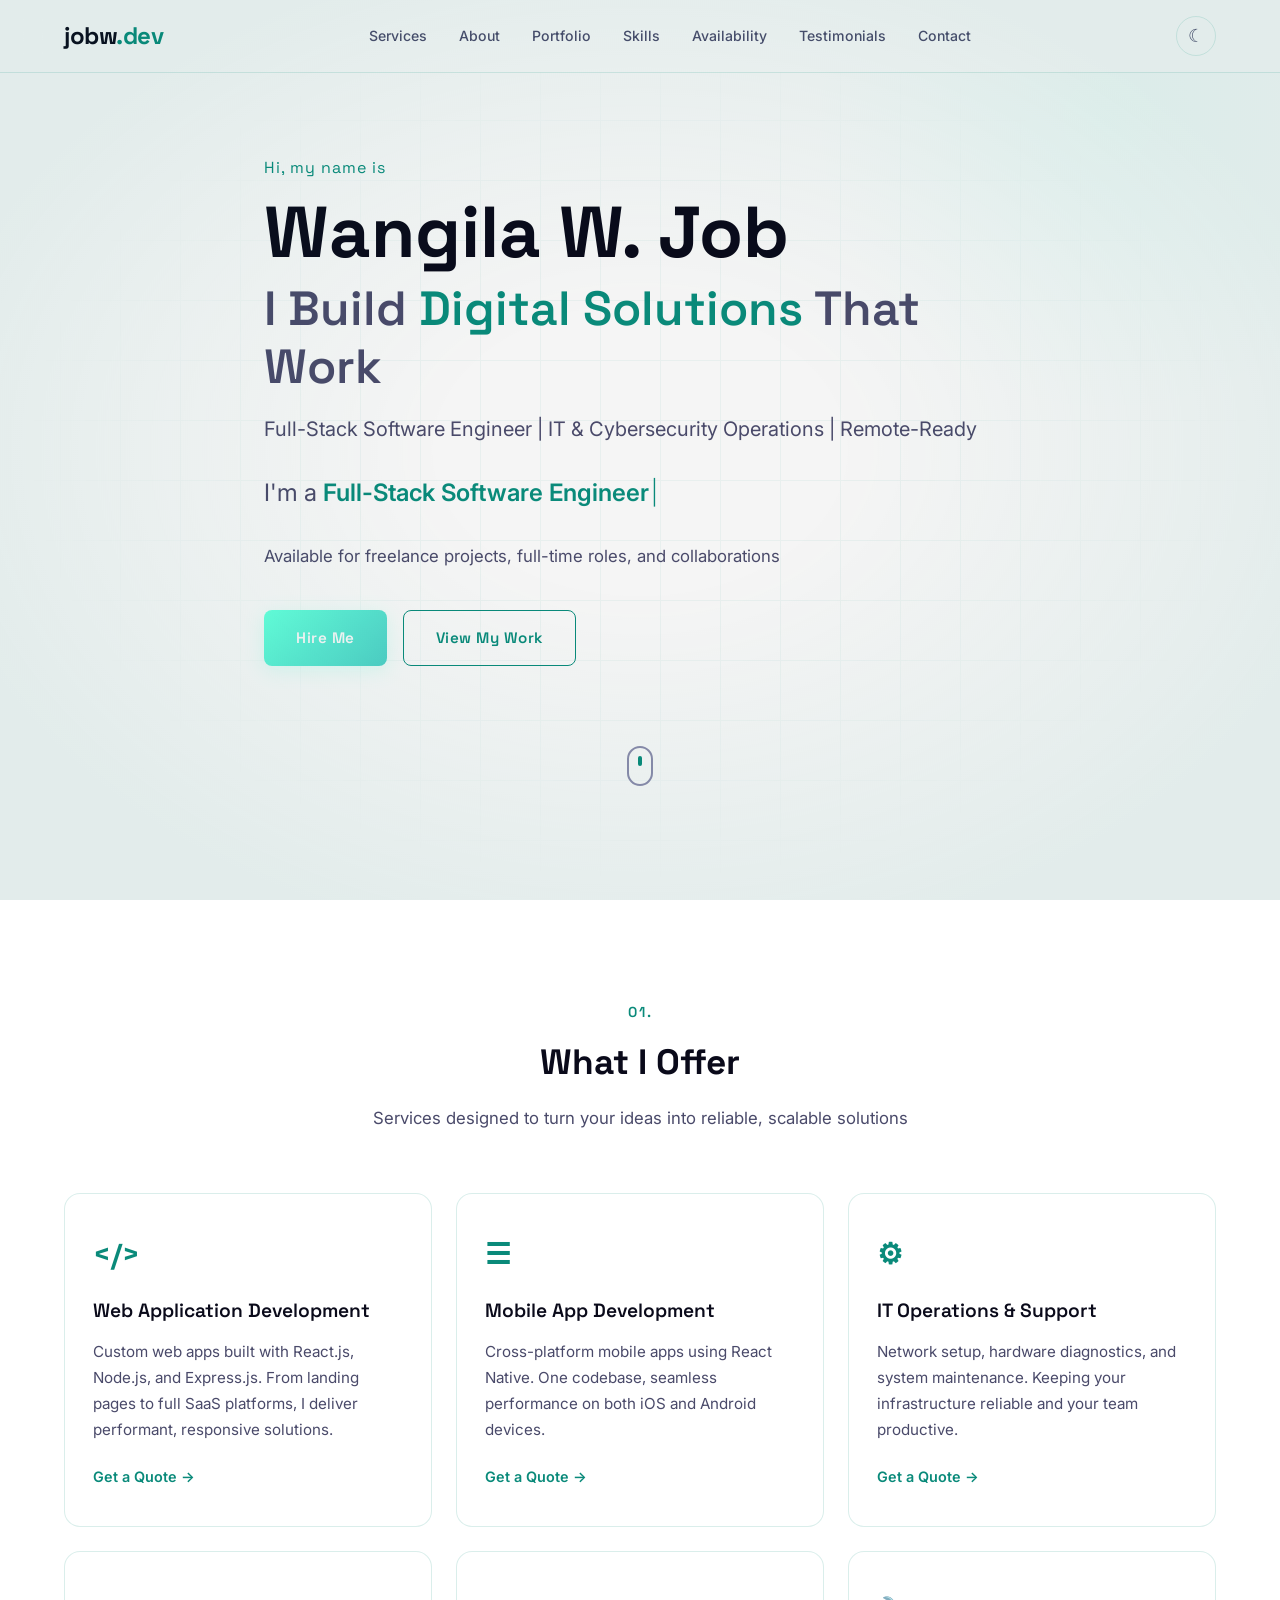
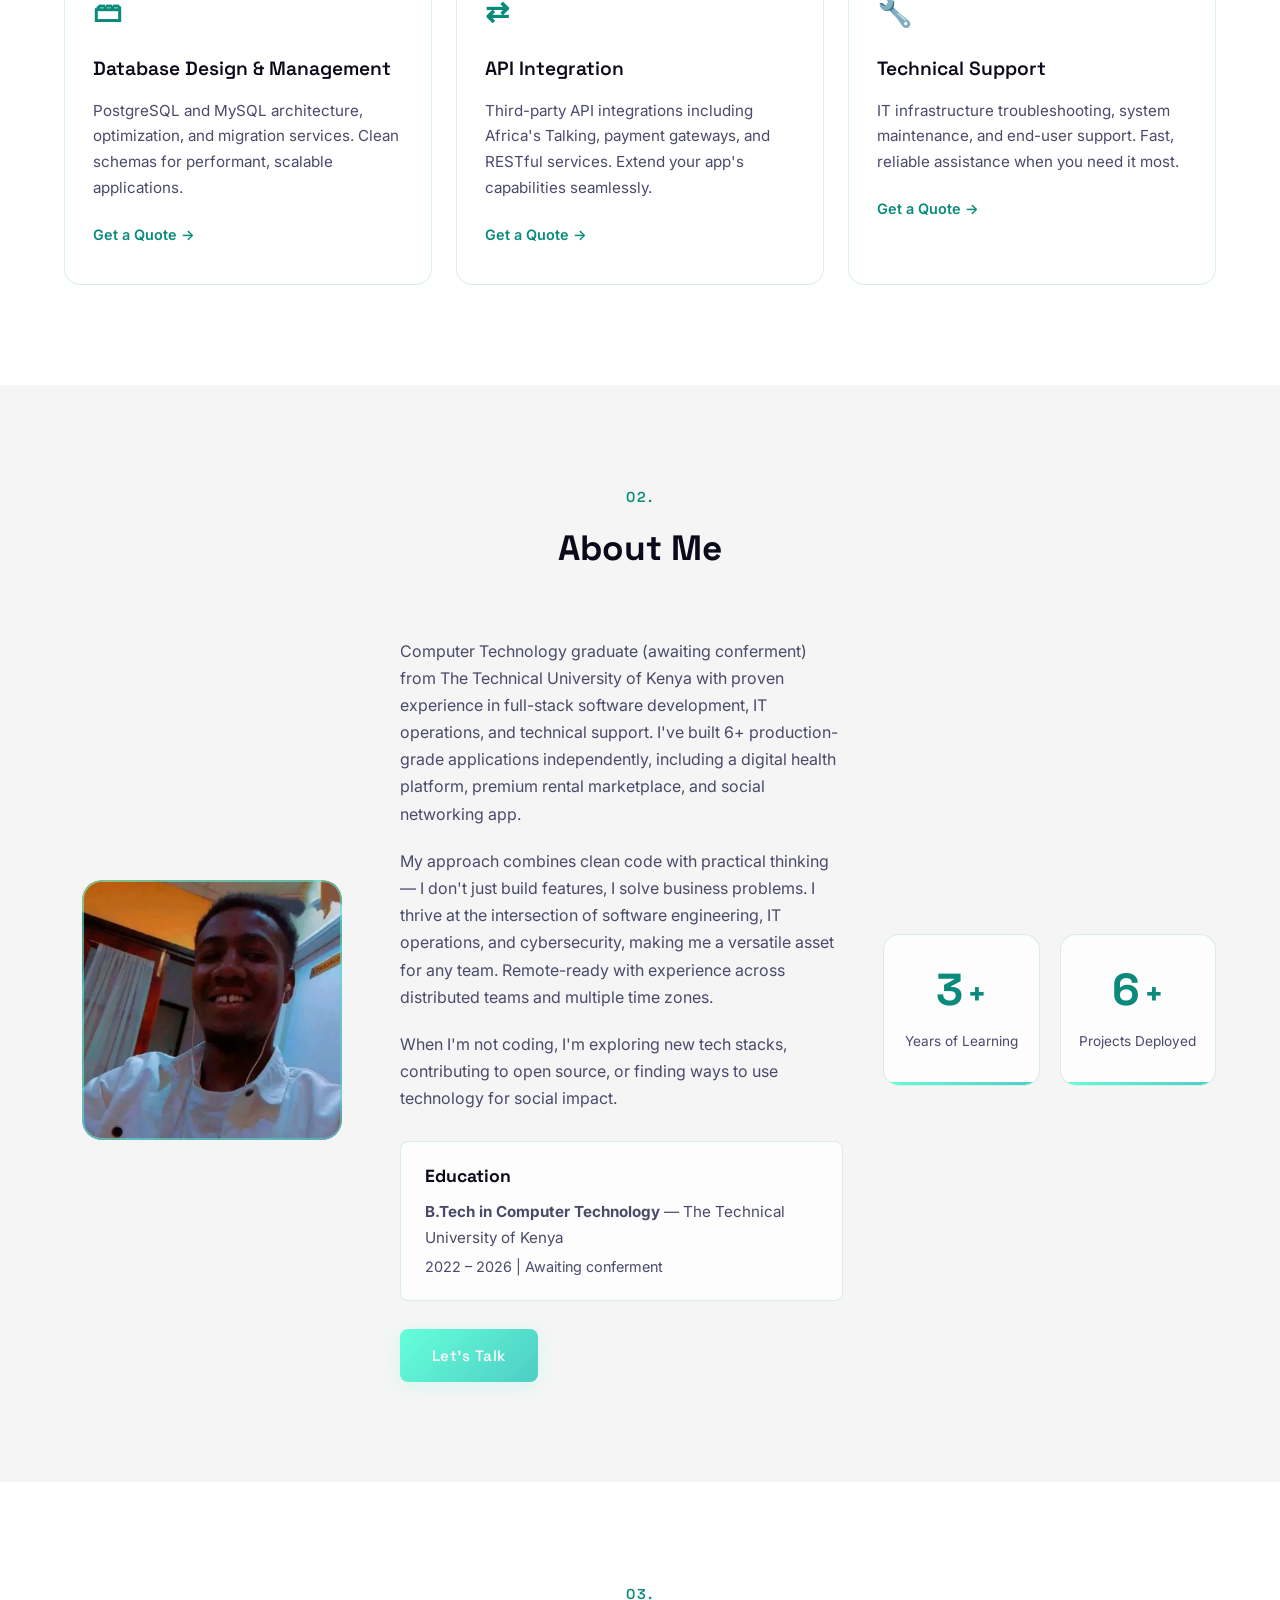
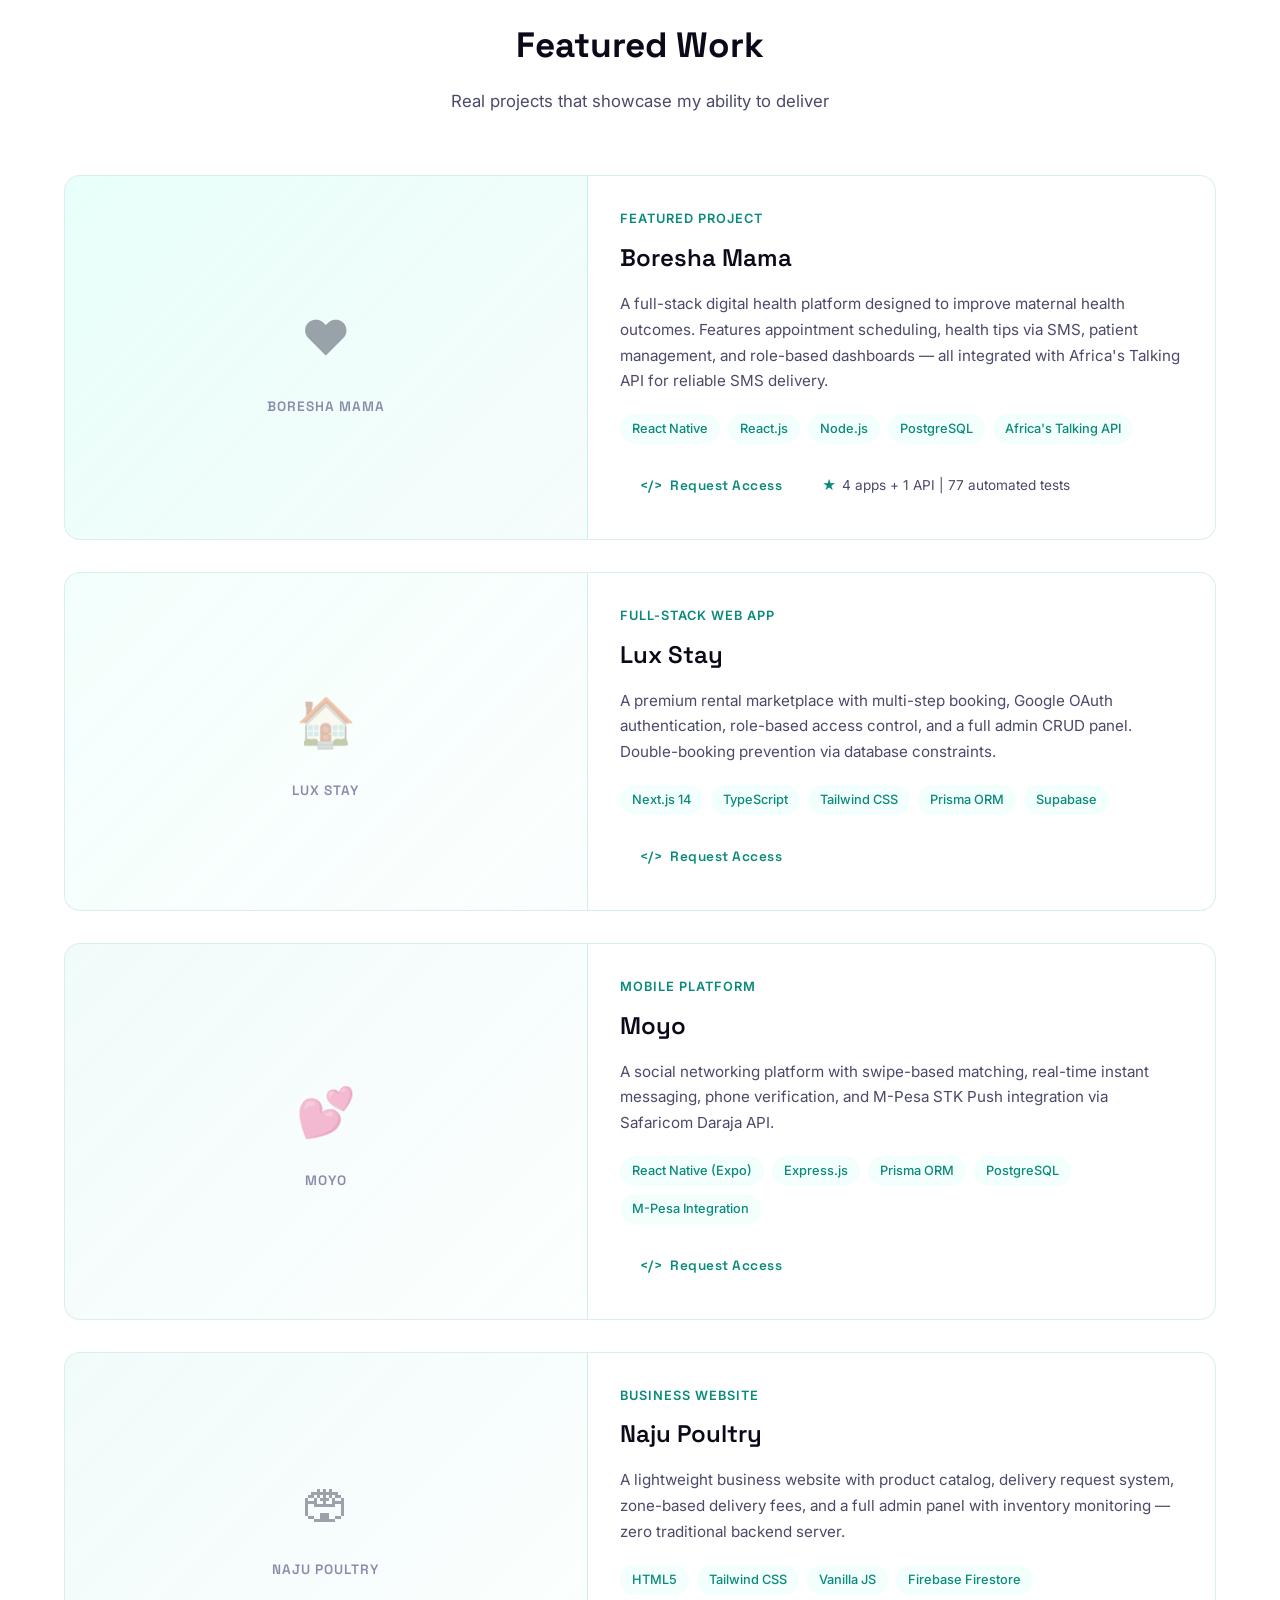
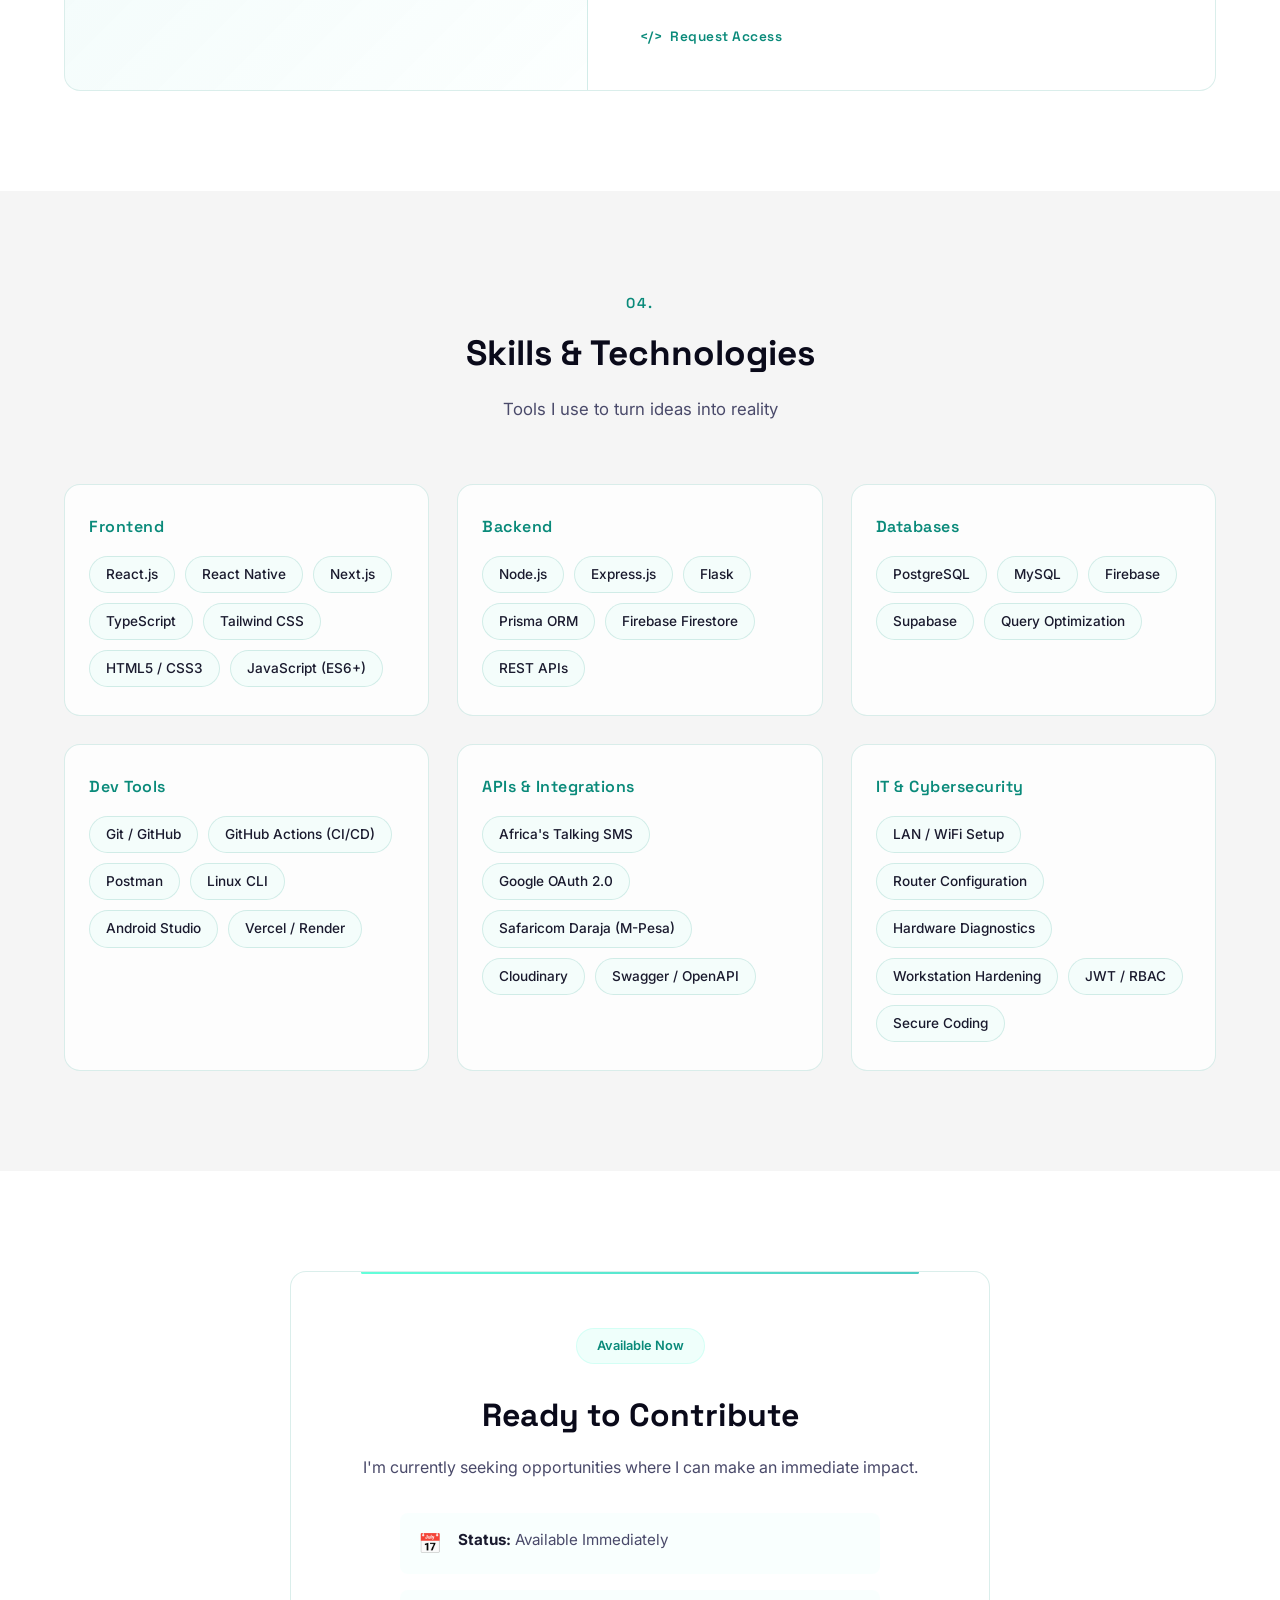
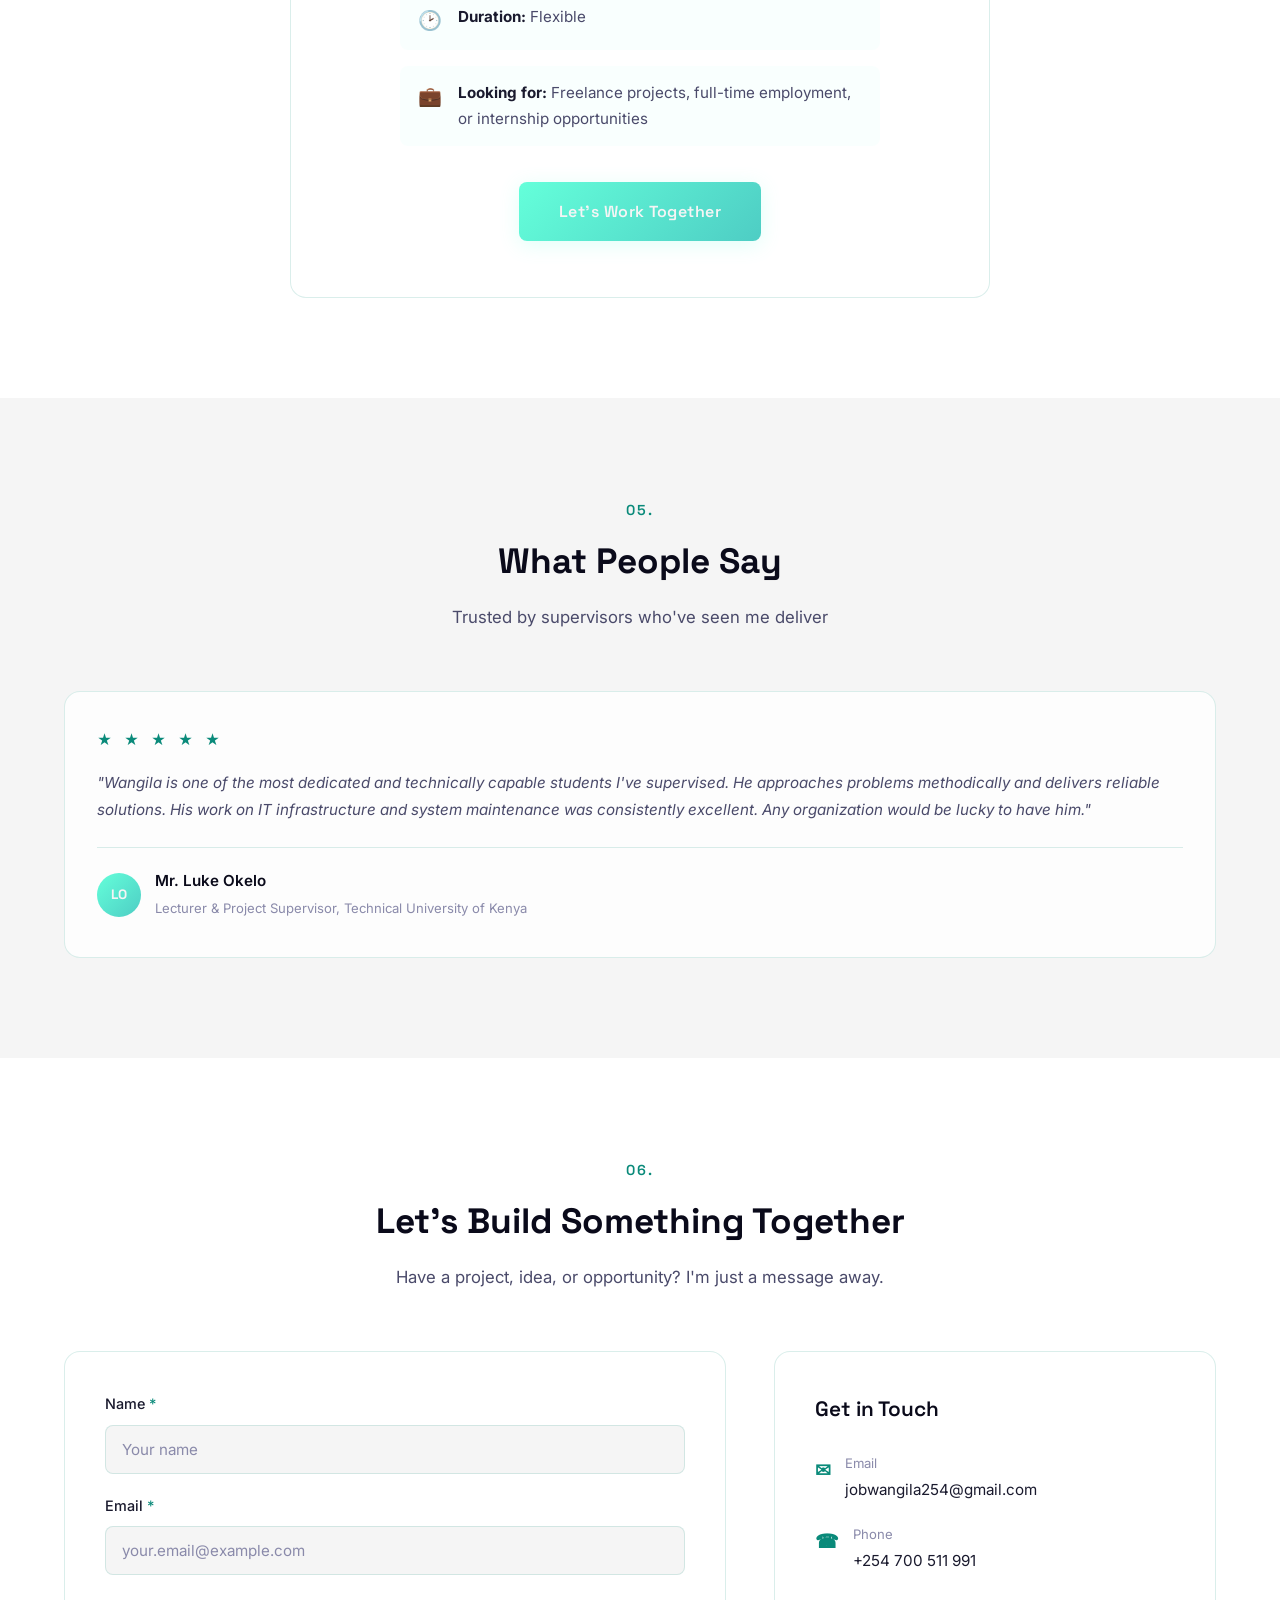
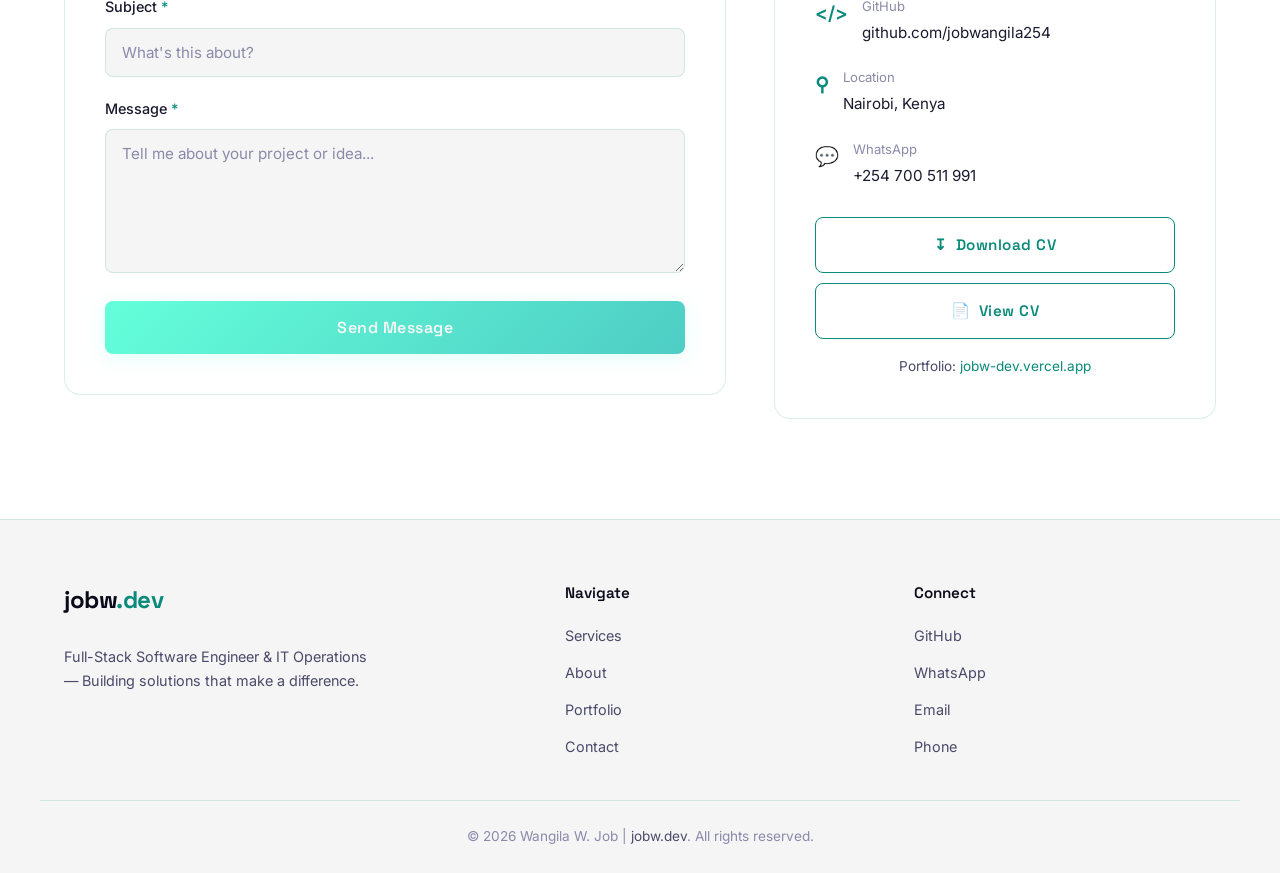
==== index.html @ f531b421 "fix: update all URLs to jobw-dev.vercel.app" ====
<!DOCTYPE html>
<html lang="en" data-theme="dark">
<head>
  <meta charset="UTF-8">
  <meta name="viewport" content="width=device-width, initial-scale=1.0">
  <meta name="description" content="Wangila W. Job - Full-Stack Software Engineer, IT Operations & Cybersecurity. Building digital solutions that work. Available for remote opportunities.">
  <meta name="keywords" content="Wangila Job, full-stack developer, software engineer, cybersecurity, IT operations, Nairobi, Kenya, React, Next.js, Node.js, React Native">
  <meta name="author" content="Wangila W. Job">
  <meta property="og:title" content="Wangila W. Job | Full-Stack Software Engineer & IT Operations">
  <meta property="og:description" content="I Build Digital Solutions That Work">
  <meta property="og:url" content="https://jobw.dev">
  <meta name="theme-color" content="#0a192f">
  <link rel="canonical" href="https://jobw.dev">
  <title>Wangila W. Job | Full-Stack Software Engineer & IT Operations</title>

  <link rel="preconnect" href="https://fonts.googleapis.com">
  <link rel="preconnect" href="https://fonts.gstatic.com" crossorigin>
  <link href="https://fonts.googleapis.com/css2?family=Space+Grotesk:wght@400;500;600;700&family=Inter:wght@300;400;500;600;700&display=swap" rel="stylesheet">
  <link rel="stylesheet" href="styles.css">

  <script defer data-domain="jobw-dev.vercel.app" src="https://plausible.io/js/script.js"></script>
</head>
<body>

  <div id="cursor-glow" aria-hidden="true"></div>

  <div class="noise-overlay" aria-hidden="true"></div>

  <a href="#hero" class="skip-link" aria-label="Skip to main content">Skip to Content</a>

  <header class="header" id="header" role="banner">
    <nav class="nav container" role="navigation" aria-label="Main navigation">
      <a href="#hero" class="nav-logo" aria-label="Home">jobw<span class="accent">.dev</span></a>
      <ul class="nav-links" id="nav-links" role="menubar">
        <li role="none"><a href="#services" class="nav-link" role="menuitem">Services</a></li>
        <li role="none"><a href="#about" class="nav-link" role="menuitem">About</a></li>
        <li role="none"><a href="#portfolio" class="nav-link" role="menuitem">Portfolio</a></li>
        <li role="none"><a href="#skills" class="nav-link" role="menuitem">Skills</a></li>
        <li role="none"><a href="#availability" class="nav-link" role="menuitem">Availability</a></li>
        <li role="none"><a href="#testimonials" class="nav-link" role="menuitem">Testimonials</a></li>
        <li role="none"><a href="#contact" class="nav-link" role="menuitem">Contact</a></li>
      </ul>
      <div class="nav-actions">
        <button class="theme-toggle" id="theme-toggle" aria-label="Toggle dark/light mode" title="Toggle theme">
          <span class="icon-sun" aria-hidden="true">&#9788;</span>
          <span class="icon-moon" aria-hidden="true">&#9790;</span>
        </button>
        <button class="hamburger" id="hamburger" aria-label="Toggle navigation menu" aria-expanded="false" aria-controls="nav-links">
          <span class="hamburger-line" aria-hidden="true"></span>
          <span class="hamburger-line" aria-hidden="true"></span>
          <span class="hamburger-line" aria-hidden="true"></span>
        </button>
      </div>
    </nav>
  </header>

  <main>
    <section id="hero" class="hero" aria-label="Hero introduction">
      <div class="hero-bg-grid" aria-hidden="true"></div>
      <div class="hero-bg-gradient" aria-hidden="true"></div>
      <div class="container hero-content">
        <p class="hero-greeting" data-aos>Hi, my name is</p>
        <h1 class="hero-name" data-aos>Wangila W. Job</h1>
        <h2 class="hero-title" data-aos>
          I Build <span class="accent">Digital Solutions</span> That Work
        </h2>
        <p class="hero-subtitle" data-aos>Full-Stack Software Engineer | IT &amp; Cybersecurity Operations | Remote-Ready</p>
        <div class="hero-typing-wrapper" data-aos>
          <span class="hero-typing-label">I'm a&nbsp;</span>
          <span class="hero-typing" id="typing-text" role="text" aria-live="polite"></span>
          <span class="typing-cursor" aria-hidden="true">|</span>
        </div>
        <p class="hero-tagline" data-aos>
          Available for freelance projects, full-time roles, and collaborations
        </p>
        <div class="hero-cta" data-aos>
          <a href="#contact" class="btn btn-primary">Hire Me</a>
          <a href="#portfolio" class="btn btn-secondary">View My Work</a>
        </div>
        <div class="hero-scroll-indicator" aria-hidden="true">
          <span class="scroll-mouse">
            <span class="scroll-dot"></span>
          </span>
        </div>
      </div>
    </section>

    <section id="services" class="section services" aria-labelledby="services-title">
      <div class="container">
        <div class="section-header" data-aos>
          <span class="section-number">01.</span>
          <h2 id="services-title" class="section-title">What I Offer</h2>
          <p class="section-subtitle">Services designed to turn your ideas into reliable, scalable solutions</p>
        </div>
        <div class="services-grid">
          <article class="service-card" data-aos role="article">
            <div class="service-icon" aria-hidden="true">&#60;&#47;&#62;</div>
            <h3 class="service-title">Web Application Development</h3>
            <p class="service-desc">Custom web apps built with React.js, Node.js, and Express.js. From landing pages to full SaaS platforms, I deliver performant, responsive solutions.</p>
            <a href="#contact" class="service-cta">Get a Quote &rarr;</a>
          </article>
          <article class="service-card" data-aos role="article">
            <div class="service-icon" aria-hidden="true">&#9776;</div>
            <h3 class="service-title">Mobile App Development</h3>
            <p class="service-desc">Cross-platform mobile apps using React Native. One codebase, seamless performance on both iOS and Android devices.</p>
            <a href="#contact" class="service-cta">Get a Quote &rarr;</a>
          </article>
          <article class="service-card" data-aos role="article">
            <div class="service-icon" aria-hidden="true">&#9881;</div>
            <h3 class="service-title">IT Operations &amp; Support</h3>
            <p class="service-desc">Network setup, hardware diagnostics, and system maintenance. Keeping your infrastructure reliable and your team productive.</p>
            <a href="#contact" class="service-cta">Get a Quote &rarr;</a>
          </article>
          <article class="service-card" data-aos role="article">
            <div class="service-icon" aria-hidden="true">&#128451;</div>
            <h3 class="service-title">Database Design &amp; Management</h3>
            <p class="service-desc">PostgreSQL and MySQL architecture, optimization, and migration services. Clean schemas for performant, scalable applications.</p>
            <a href="#contact" class="service-cta">Get a Quote &rarr;</a>
          </article>
          <article class="service-card" data-aos role="article">
            <div class="service-icon" aria-hidden="true">&#8644;</div>
            <h3 class="service-title">API Integration</h3>
            <p class="service-desc">Third-party API integrations including Africa's Talking, payment gateways, and RESTful services. Extend your app's capabilities seamlessly.</p>
            <a href="#contact" class="service-cta">Get a Quote &rarr;</a>
          </article>
          <article class="service-card" data-aos role="article">
            <div class="service-icon" aria-hidden="true">&#128295;</div>
            <h3 class="service-title">Technical Support</h3>
            <p class="service-desc">IT infrastructure troubleshooting, system maintenance, and end-user support. Fast, reliable assistance when you need it most.</p>
            <a href="#contact" class="service-cta">Get a Quote &rarr;</a>
          </article>
        </div>
      </div>
    </section>

    <section id="about" class="section about" aria-labelledby="about-title">
      <div class="container">
        <div class="section-header" data-aos>
          <span class="section-number">02.</span>
          <h2 id="about-title" class="section-title">About Me</h2>
        </div>
        <div class="about-content">
          <div class="about-image" data-aos>
            <div class="about-image-frame">
              <img src="c4gtj.webp" alt="Wangila W. Job - Profile" class="about-img" loading="lazy" width="400" height="400">
              <div class="about-image-border" aria-hidden="true"></div>
            </div>
          </div>
          <div class="about-text" data-aos>
            <p>Computer Technology graduate (awaiting conferment) from The Technical University of Kenya with proven experience in full-stack software development, IT operations, and technical support. I've built 6+ production-grade applications independently, including a digital health platform, premium rental marketplace, and social networking app.</p>
            <p>My approach combines clean code with practical thinking — I don't just build features, I solve business problems. I thrive at the intersection of software engineering, IT operations, and cybersecurity, making me a versatile asset for any team. Remote-ready with experience across distributed teams and multiple time zones.</p>
            <p>When I'm not coding, I'm exploring new tech stacks, contributing to open source, or finding ways to use technology for social impact.</p>
            <div class="about-education" data-aos>
              <h3>Education</h3>
              <p><strong>B.Tech in Computer Technology</strong> &mdash; The Technical University of Kenya</p>
              <p style="font-size:0.9rem;margin-top:4px">2022 &ndash; 2026 | Awaiting conferment</p>
            </div>
            <a href="#contact" class="btn btn-primary">Let's Talk</a>
          </div>
          <div class="about-stats" data-aos>
            <div class="stat-item">
              <span class="stat-number" data-count="3">0</span>
              <span class="stat-plus">+</span>
              <span class="stat-label">Years of Learning</span>
            </div>
            <div class="stat-item">
              <span class="stat-number" data-count="6">0</span>
              <span class="stat-plus">+</span>
              <span class="stat-label">Projects Deployed</span>
            </div>
          </div>
        </div>
      </div>
    </section>

    <section id="portfolio" class="section portfolio" aria-labelledby="portfolio-title">
      <div class="container">
        <div class="section-header" data-aos>
          <span class="section-number">03.</span>
          <h2 id="portfolio-title" class="section-title">Featured Work</h2>
          <p class="section-subtitle">Real projects that showcase my ability to deliver</p>
        </div>
        <div class="portfolio-grid">
          <article class="project-card featured" data-aos role="article">
            <div class="project-card-inner">
              <div class="project-preview" aria-hidden="true">
                <div class="project-preview-placeholder">
                  <span class="preview-icon">&#9829;</span>
                  <span class="preview-text">Boresha Mama</span>
                </div>
              </div>
              <div class="project-info">
                <span class="project-label">Featured Project</span>
                <h3 class="project-title">Boresha Mama</h3>
                <p class="project-desc">A full-stack digital health platform designed to improve maternal health outcomes. Features appointment scheduling, health tips via SMS, patient management, and role-based dashboards — all integrated with Africa's Talking API for reliable SMS delivery.</p>
                <ul class="project-tech">
                  <li>React Native</li>
                  <li>React.js</li>
                  <li>Node.js</li>
                  <li>PostgreSQL</li>
                  <li>Africa's Talking API</li>
                </ul>
                <div class="project-links">
                  <a href="https://github.com/jobwangila254" target="_blank" rel="noopener noreferrer" class="btn btn-sm" aria-label="View my GitHub profile for project access">
                    <span aria-hidden="true">&lt;/&gt;</span> Request Access
                  </a>
                  <span class="project-achievement">
                    <span aria-hidden="true">&#9733;</span> 4 apps + 1 API | 77 automated tests
                  </span>
                </div>
              </div>
            </div>
          </article>
          <article class="project-card" data-aos role="article">
            <div class="project-card-inner">
              <div class="project-preview" aria-hidden="true">
                <div class="project-preview-placeholder placeholder-2">
                  <span class="preview-icon">&#127968;</span>
                  <span class="preview-text">Lux Stay</span>
                </div>
              </div>
              <div class="project-info">
                <span class="project-label">Full-Stack Web App</span>
                <h3 class="project-title">Lux Stay</h3>
                <p class="project-desc">A premium rental marketplace with multi-step booking, Google OAuth authentication, role-based access control, and a full admin CRUD panel. Double-booking prevention via database constraints.</p>
                <ul class="project-tech">
                  <li>Next.js 14</li>
                  <li>TypeScript</li>
                  <li>Tailwind CSS</li>
                  <li>Prisma ORM</li>
                  <li>Supabase</li>
                </ul>
                <div class="project-links">
                  <a href="https://github.com/jobwangila254" target="_blank" rel="noopener noreferrer" class="btn btn-sm" aria-label="View my GitHub profile for project access">
                    <span aria-hidden="true">&lt;/&gt;</span> Request Access
                  </a>
                </div>
              </div>
            </div>
          </article>
          <article class="project-card" data-aos role="article">
            <div class="project-card-inner">
              <div class="project-preview" aria-hidden="true">
                <div class="project-preview-placeholder placeholder-3">
                  <span class="preview-icon">&#128149;</span>
                  <span class="preview-text">Moyo</span>
                </div>
              </div>
              <div class="project-info">
                <span class="project-label">Mobile Platform</span>
                <h3 class="project-title">Moyo</h3>
                <p class="project-desc">A social networking platform with swipe-based matching, real-time instant messaging, phone verification, and M-Pesa STK Push integration via Safaricom Daraja API.</p>
                <ul class="project-tech">
                  <li>React Native (Expo)</li>
                  <li>Express.js</li>
                  <li>Prisma ORM</li>
                  <li>PostgreSQL</li>
                  <li>M-Pesa Integration</li>
                </ul>
                <div class="project-links">
                  <a href="https://github.com/jobwangila254" target="_blank" rel="noopener noreferrer" class="btn btn-sm" aria-label="View my GitHub profile for project access">
                    <span aria-hidden="true">&lt;/&gt;</span> Request Access
                  </a>
                </div>
              </div>
            </div>
          </article>
          <article class="project-card" data-aos role="article">
            <div class="project-card-inner">
              <div class="project-preview" aria-hidden="true">
                <div class="project-preview-placeholder placeholder-3">
                  <span class="preview-icon">&#127967;</span>
                  <span class="preview-text">Naju Poultry</span>
                </div>
              </div>
              <div class="project-info">
                <span class="project-label">Business Website</span>
                <h3 class="project-title">Naju Poultry</h3>
                <p class="project-desc">A lightweight business website with product catalog, delivery request system, zone-based delivery fees, and a full admin panel with inventory monitoring — zero traditional backend server.</p>
                <ul class="project-tech">
                  <li>HTML5</li>
                  <li>Tailwind CSS</li>
                  <li>Vanilla JS</li>
                  <li>Firebase Firestore</li>
                </ul>
                <div class="project-links">
                  <a href="https://github.com/jobwangila254" target="_blank" rel="noopener noreferrer" class="btn btn-sm" aria-label="View my GitHub profile for project access">
                    <span aria-hidden="true">&lt;/&gt;</span> Request Access
                  </a>
                </div>
              </div>
            </div>
          </article>
        </div>
      </div>
    </section>

    <section id="skills" class="section skills" aria-labelledby="skills-title">
      <div class="container">
        <div class="section-header" data-aos>
          <span class="section-number">04.</span>
          <h2 id="skills-title" class="section-title">Skills &amp; Technologies</h2>
          <p class="section-subtitle">Tools I use to turn ideas into reality</p>
        </div>
        <div class="skills-grid">
          <div class="skill-category" data-aos>
            <h3 class="skill-category-title">Frontend</h3>
            <div class="skill-tags">
              <span class="skill-tag">React.js</span>
              <span class="skill-tag">React Native</span>
              <span class="skill-tag">Next.js</span>
              <span class="skill-tag">TypeScript</span>
              <span class="skill-tag">Tailwind CSS</span>
              <span class="skill-tag">HTML5 / CSS3</span>
              <span class="skill-tag">JavaScript (ES6+)</span>
            </div>
          </div>
          <div class="skill-category" data-aos>
            <h3 class="skill-category-title">Backend</h3>
            <div class="skill-tags">
              <span class="skill-tag">Node.js</span>
              <span class="skill-tag">Express.js</span>
              <span class="skill-tag">Flask</span>
              <span class="skill-tag">Prisma ORM</span>
              <span class="skill-tag">Firebase Firestore</span>
              <span class="skill-tag">REST APIs</span>
            </div>
          </div>
          <div class="skill-category" data-aos>
            <h3 class="skill-category-title">Databases</h3>
            <div class="skill-tags">
              <span class="skill-tag">PostgreSQL</span>
              <span class="skill-tag">MySQL</span>
              <span class="skill-tag">Firebase</span>
              <span class="skill-tag">Supabase</span>
              <span class="skill-tag">Query Optimization</span>
            </div>
          </div>
          <div class="skill-category" data-aos>
            <h3 class="skill-category-title">Dev Tools</h3>
            <div class="skill-tags">
              <span class="skill-tag">Git / GitHub</span>
              <span class="skill-tag">GitHub Actions (CI/CD)</span>
              <span class="skill-tag">Postman</span>
              <span class="skill-tag">Linux CLI</span>
              <span class="skill-tag">Android Studio</span>
              <span class="skill-tag">Vercel / Render</span>
            </div>
          </div>
          <div class="skill-category" data-aos>
            <h3 class="skill-category-title">APIs &amp; Integrations</h3>
            <div class="skill-tags">
              <span class="skill-tag">Africa's Talking SMS</span>
              <span class="skill-tag">Google OAuth 2.0</span>
              <span class="skill-tag">Safaricom Daraja (M-Pesa)</span>
              <span class="skill-tag">Cloudinary</span>
              <span class="skill-tag">Swagger / OpenAPI</span>
            </div>
          </div>
          <div class="skill-category" data-aos>
            <h3 class="skill-category-title">IT &amp; Cybersecurity</h3>
            <div class="skill-tags">
              <span class="skill-tag">LAN / WiFi Setup</span>
              <span class="skill-tag">Router Configuration</span>
              <span class="skill-tag">Hardware Diagnostics</span>
              <span class="skill-tag">Workstation Hardening</span>
              <span class="skill-tag">JWT / RBAC</span>
              <span class="skill-tag">Secure Coding</span>
            </div>
          </div>
        </div>
      </div>
    </section>

    <section id="availability" class="section availability" aria-labelledby="availability-title">
      <div class="container">
        <div class="availability-card" data-aos>
          <div class="availability-badge">Available Now</div>
          <h2 id="availability-title" class="availability-title">Ready to Contribute</h2>
          <p class="availability-subtitle">I'm currently seeking opportunities where I can make an immediate impact.</p>
          <div class="availability-details">
            <div class="avail-item">
              <span class="avail-icon" aria-hidden="true">&#128197;</span>
              <div>
                <strong>Status:</strong> Available Immediately
              </div>
            </div>
            <div class="avail-item">
              <span class="avail-icon" aria-hidden="true">&#128337;</span>
              <div>
                <strong>Duration:</strong> Flexible
              </div>
            </div>
            <div class="avail-item">
              <span class="avail-icon" aria-hidden="true">&#128188;</span>
              <div>
                <strong>Looking for:</strong> Freelance projects, full-time employment, or internship opportunities
              </div>
            </div>
          </div>
          <a href="#contact" class="btn btn-primary btn-lg">Let's Work Together</a>
        </div>
      </div>
    </section>

    <section id="testimonials" class="section testimonials" aria-labelledby="testimonials-title">
      <div class="container">
        <div class="section-header" data-aos>
          <span class="section-number">05.</span>
          <h2 id="testimonials-title" class="section-title">What People Say</h2>
          <p class="section-subtitle">Trusted by supervisors who've seen me deliver</p>
        </div>
        <div class="testimonials-grid">
          <blockquote class="testimonial-card" data-aos>
            <div class="testimonial-stars" aria-hidden="true">&#9733; &#9733; &#9733; &#9733; &#9733;</div>
            <p class="testimonial-text">"Wangila is one of the most dedicated and technically capable students I've supervised. He approaches problems methodically and delivers reliable solutions. His work on IT infrastructure and system maintenance was consistently excellent. Any organization would be lucky to have him."</p>
            <footer class="testimonial-author">
              <div class="testimonial-avatar" aria-hidden="true">LO</div>
              <div>
                <cite class="testimonial-name">Mr. Luke Okelo</cite>
                <span class="testimonial-role">Lecturer &amp; Project Supervisor, Technical University of Kenya</span>
              </div>
            </footer>
          </blockquote>
        </div>
      </div>
    </section>

    <section id="contact" class="section contact" aria-labelledby="contact-title">
      <div class="container">
        <div class="section-header" data-aos>
          <span class="section-number">06.</span>
          <h2 id="contact-title" class="section-title">Let's Build Something Together</h2>
          <p class="section-subtitle">Have a project, idea, or opportunity? I'm just a message away.</p>
        </div>
        <div class="contact-content">
          <form class="contact-form" id="contact-form" data-aos novalidate aria-label="Contact form">
            <div class="form-group">
              <label for="form-name" class="form-label">Name <span class="required" aria-hidden="true">*</span></label>
              <input type="text" id="form-name" name="name" class="form-input" placeholder="Your name" required autocomplete="name" aria-required="true">
              <span class="form-error" role="alert"></span>
            </div>
            <div class="form-group">
              <label for="form-email" class="form-label">Email <span class="required" aria-hidden="true">*</span></label>
              <input type="email" id="form-email" name="email" class="form-input" placeholder="your.email@example.com" required autocomplete="email" aria-required="true">
              <span class="form-error" role="alert"></span>
            </div>
            <div class="form-group">
              <label for="form-subject" class="form-label">Subject <span class="required" aria-hidden="true">*</span></label>
              <input type="text" id="form-subject" name="subject" class="form-input" placeholder="What's this about?" required aria-required="true">
              <span class="form-error" role="alert"></span>
            </div>
            <div class="form-group">
              <label for="form-message" class="form-label">Message <span class="required" aria-hidden="true">*</span></label>
              <textarea id="form-message" name="message" class="form-input form-textarea" rows="6" placeholder="Tell me about your project or idea..." required aria-required="true"></textarea>
              <span class="form-error" role="alert"></span>
            </div>
            <button type="submit" class="btn btn-primary btn-lg btn-submit">
              Send Message
              <span class="btn-submit-spinner" aria-hidden="true"></span>
            </button>
            <p class="form-success" id="form-success" role="status">Thank you! Your message has been sent. I'll get back to you soon.</p>
          </form>
          <div class="contact-info" data-aos>
            <div class="contact-info-card">
              <h3>Get in Touch</h3>
              <ul class="contact-list">
                <li>
                  <span class="contact-icon" aria-hidden="true">&#9993;</span>
                  <div>
                    <span class="contact-label">Email</span>
                    <a href="mailto:jobwangila254@gmail.com" class="contact-link">jobwangila254@gmail.com</a>
                  </div>
                </li>
                <li>
                  <span class="contact-icon" aria-hidden="true">&#9742;</span>
                  <div>
                    <span class="contact-label">Phone</span>
                    <a href="tel:+254700511991" class="contact-link">+254 700 511 991</a>
                  </div>
                </li>
                <li>
                  <span class="contact-icon" aria-hidden="true">&lt;/&gt;</span>
                  <div>
                    <span class="contact-label">GitHub</span>
                    <a href="https://github.com/jobwangila254" target="_blank" rel="noopener noreferrer" class="contact-link">github.com/jobwangila254</a>
                  </div>
                </li>
                <li>
                  <span class="contact-icon" aria-hidden="true">&#9906;</span>
                  <div>
                    <span class="contact-label">Location</span>
                    <span class="contact-link">Nairobi, Kenya</span>
                  </div>
                </li>
                <li>
                  <span class="contact-icon" aria-hidden="true">&#128172;</span>
                  <div>
                    <span class="contact-label">WhatsApp</span>
                    <a href="https://wa.me/254700511991" target="_blank" rel="noopener noreferrer" class="contact-link">+254 700 511 991</a>
                  </div>
                </li>
              </ul>
              <div style="display:flex;gap:10px;justify-content:center;flex-wrap:wrap">
                <a href="Wangila_W_Job-CV.pdf" class="btn btn-secondary btn-download-cv" aria-label="Download CV" download>
                  <span aria-hidden="true">&#8615;</span> Download CV
                </a>
                <a href="/cv" class="btn btn-secondary btn-download-cv" aria-label="View CV online">
                  <span aria-hidden="true">&#128196;</span> View CV
                </a>
              </div>
              <p style="margin-top:16px;font-size:0.85rem;color:var(--text-light);text-align:center">
                Portfolio: <a href="https://jobw-dev.vercel.app" target="_blank" rel="noopener noreferrer">jobw-dev.vercel.app</a>
              </p>
            </div>
          </div>
        </div>
      </div>
    </section>
  </main>

  <footer class="footer" role="contentinfo">
    <div class="container footer-content">
      <div class="footer-brand">
        <a href="#hero" class="nav-logo">jobw<span class="accent">.dev</span></a>
        <p class="footer-tagline">Full-Stack Software Engineer &amp; IT Operations &mdash; Building solutions that make a difference.</p>
      </div>
      <div class="footer-links">
        <h4 class="footer-heading">Navigate</h4>
        <ul>
          <li><a href="#services">Services</a></li>
          <li><a href="#about">About</a></li>
          <li><a href="#portfolio">Portfolio</a></li>
          <li><a href="#contact">Contact</a></li>
        </ul>
      </div>
      <div class="footer-social">
        <h4 class="footer-heading">Connect</h4>
        <ul>
          <li><a href="https://github.com/jobwangila254" target="_blank" rel="noopener noreferrer" aria-label="GitHub">GitHub</a></li>
          <li><a href="https://wa.me/254700511991" target="_blank" rel="noopener noreferrer" aria-label="WhatsApp">WhatsApp</a></li>
          <li><a href="mailto:jobwangila254@gmail.com" aria-label="Email">Email</a></li>
          <li><a href="tel:+254700511991" aria-label="Phone">Phone</a></li>
        </ul>
      </div>
    </div>
    <div class="footer-bottom container">
      <p>&copy; 2026 Wangila W. Job | <a href="https://jobw.dev">jobw.dev</a>. All rights reserved.</p>
    </div>
  </footer>

  <button id="back-to-top" class="back-to-top" aria-label="Back to top" title="Back to top">
    <span aria-hidden="true">&#8593;</span>
  </button>

  <script src="script.js" defer></script>
</body>
</html>
---- styles.css ----
/* ============================================
   jobw.dev - Wangila W. Job | Portfolio Styles
   ============================================ */

/* --- CSS Variables / Theme --- */
:root {
  --primary: #0a192f;
  --primary-light: #112240;
  --primary-lighter: #1a2d4a;
  --secondary: #64ffda;
  --secondary-dark: #4ecdc4;
  --text: #ccd6f6;
  --text-light: #8892b0;
  --text-lighter: #495670;
  --white: #e6f1ff;
  --card-bg: rgba(17, 34, 64, 0.6);
  --card-border: rgba(100, 255, 218, 0.1);
  --card-hover-border: rgba(100, 255, 218, 0.3);
  --nav-bg: rgba(10, 25, 47, 0.85);
  --gradient-1: linear-gradient(135deg, #64ffda, #4ecdc4);
  --gradient-2: linear-gradient(135deg, rgba(100, 255, 218, 0.15), rgba(78, 205, 196, 0.05));
  --shadow: 0 10px 40px rgba(0, 0, 0, 0.3);
  --glow: 0 0 30px rgba(100, 255, 218, 0.15);
  --radius: 16px;
  --radius-sm: 8px;
  --transition: 0.3s cubic-bezier(0.4, 0, 0.2, 1);
  --transition-slow: 0.5s cubic-bezier(0.4, 0, 0.2, 1);
  --font-heading: 'Space Grotesk', sans-serif;
  --font-body: 'Inter', -apple-system, BlinkMacSystemFont, sans-serif;
  --section-padding: 100px 0;
}

[data-theme="light"] {
  --primary: #f5f5f5;
  --primary-light: #ffffff;
  --primary-lighter: #e8e8e8;
  --secondary: #0a8a7a;
  --secondary-dark: #0d6b5f;
  --text: #1a1a2e;
  --text-light: #4a4a6a;
  --text-lighter: #8a8aaa;
  --white: #0a0a1a;
  --card-bg: rgba(255, 255, 255, 0.8);
  --card-border: rgba(10, 138, 122, 0.15);
  --card-hover-border: rgba(10, 138, 122, 0.3);
  --nav-bg: rgba(245, 245, 245, 0.9);
  --shadow: 0 10px 40px rgba(0, 0, 0, 0.08);
  --glow: 0 0 30px rgba(10, 138, 122, 0.1);
}

/* --- Reset & Base --- */
*, *::before, *::after {
  margin: 0;
  padding: 0;
  box-sizing: border-box;
}

html {
  scroll-behavior: smooth;
  scroll-padding-top: 80px;
}

body {
  font-family: var(--font-body);
  font-size: 16px;
  line-height: 1.7;
  color: var(--text);
  background: var(--primary);
  overflow-x: hidden;
  transition: background var(--transition-slow), color var(--transition-slow);
  -webkit-font-smoothing: antialiased;
  -moz-osx-font-smoothing: grayscale;
}

img, svg {
  max-width: 100%;
  display: block;
}

a {
  color: var(--secondary);
  text-decoration: none;
  transition: color var(--transition);
}

a:hover {
  color: var(--secondary-dark);
}

ul {
  list-style: none;
}

.container {
  max-width: 1200px;
  margin: 0 auto;
  padding: 0 24px;
}

.section {
  padding: var(--section-padding);
  position: relative;
}

.section-header {
  text-align: center;
  margin-bottom: 60px;
}

.section-number {
  font-family: var(--font-heading);
  font-size: 0.9rem;
  font-weight: 600;
  color: var(--secondary);
  letter-spacing: 2px;
  display: block;
  margin-bottom: 8px;
}

.section-title {
  font-family: var(--font-heading);
  font-size: 2.2rem;
  font-weight: 700;
  color: var(--white);
  margin-bottom: 12px;
}

.section-subtitle {
  color: var(--text-light);
  font-size: 1.05rem;
  max-width: 600px;
  margin: 0 auto;
}

.accent {
  color: var(--secondary);
}

/* --- Skip Link --- */
.skip-link {
  position: absolute;
  top: -100%;
  left: 16px;
  padding: 12px 24px;
  background: var(--secondary);
  color: var(--primary);
  font-weight: 600;
  border-radius: var(--radius-sm);
  z-index: 10000;
  transition: top var(--transition);
}

.skip-link:focus {
  top: 16px;
}

/* --- Noise Overlay --- */
.noise-overlay {
  position: fixed;
  top: 0;
  left: 0;
  width: 100%;
  height: 100%;
  pointer-events: none;
  z-index: 9999;
  opacity: 0.15;
  background: repeating-conic-gradient(var(--secondary) 0.0001%, transparent 0.0002%) 0 0 / 2px 2px;
  -webkit-mask: radial-gradient(ellipse at center, transparent 20%, black 80%);
  mask: radial-gradient(ellipse at center, transparent 20%, black 80%);
}

/* --- Cursor Glow --- */
#cursor-glow {
  position: fixed;
  width: 300px;
  height: 300px;
  border-radius: 50%;
  background: radial-gradient(circle, rgba(100, 255, 218, 0.06), transparent 70%);
  pointer-events: none;
  z-index: 1;
  transform: translate(-50%, -50%);
  transition: opacity 0.3s;
}

/* ============================================
   HEADER / NAVIGATION
   ============================================ */
.header {
  position: fixed;
  top: 0;
  left: 0;
  width: 100%;
  z-index: 1000;
  background: var(--nav-bg);
  backdrop-filter: blur(20px);
  -webkit-backdrop-filter: blur(20px);
  border-bottom: 1px solid var(--card-border);
  transition: background var(--transition-slow), border-color var(--transition-slow), transform var(--transition), box-shadow var(--transition);
}

.header.scrolled {
  box-shadow: 0 4px 30px rgba(0, 0, 0, 0.15);
}

.header.hidden {
  transform: translateY(-100%);
}

.nav-link.active {
  color: var(--secondary);
}

.nav-link.active::after {
  width: 100%;
}

.nav {
  display: flex;
  align-items: center;
  justify-content: space-between;
  height: 72px;
}

.nav-logo {
  font-family: var(--font-heading);
  font-size: 1.5rem;
  font-weight: 700;
  color: var(--white);
  letter-spacing: -0.5px;
}

.nav-logo:hover {
  color: var(--white);
}

.nav-logo .accent {
  color: var(--secondary);
}

.nav-links {
  display: flex;
  gap: 32px;
}

.nav-link {
  font-size: 0.88rem;
  font-weight: 500;
  color: var(--text-light);
  position: relative;
  padding: 4px 0;
  transition: color var(--transition);
}

.nav-link::after {
  content: '';
  position: absolute;
  bottom: -2px;
  left: 0;
  width: 0;
  height: 2px;
  background: var(--gradient-1);
  transition: width var(--transition);
  border-radius: 2px;
}

.nav-link:hover,
.nav-link:focus {
  color: var(--secondary);
}

.nav-link:hover::after,
.nav-link:focus::after {
  width: 100%;
}

.nav-actions {
  display: flex;
  align-items: center;
  gap: 12px;
}

/* --- Theme Toggle --- */
.theme-toggle {
  background: none;
  border: 1px solid var(--card-border);
  border-radius: 50%;
  width: 40px;
  height: 40px;
  display: flex;
  align-items: center;
  justify-content: center;
  cursor: pointer;
  font-size: 1.1rem;
  color: var(--text-light);
  transition: all var(--transition);
}

.theme-toggle:hover {
  border-color: var(--secondary);
  color: var(--secondary);
}

.icon-sun,
.icon-moon {
  position: absolute;
  transition: transform var(--transition), opacity var(--transition);
}

[data-theme="dark"] .icon-sun { opacity: 1; transform: rotate(0) scale(1); }
[data-theme="dark"] .icon-moon { opacity: 0; transform: rotate(90deg) scale(0); }
[data-theme="light"] .icon-sun { opacity: 0; transform: rotate(-90deg) scale(0); }
[data-theme="light"] .icon-moon { opacity: 1; transform: rotate(0) scale(1); }

/* --- Hamburger --- */
.hamburger {
  display: none;
  flex-direction: column;
  gap: 5px;
  background: none;
  border: none;
  cursor: pointer;
  padding: 8px;
  z-index: 1001;
}

.hamburger-line {
  width: 24px;
  height: 2px;
  background: var(--text);
  border-radius: 2px;
  transition: all var(--transition);
  transform-origin: center;
}

.hamburger.active .hamburger-line:nth-child(1) {
  transform: translateY(7px) rotate(45deg);
}

.hamburger.active .hamburger-line:nth-child(2) {
  opacity: 0;
}

.hamburger.active .hamburger-line:nth-child(3) {
  transform: translateY(-7px) rotate(-45deg);
}

/* ============================================
   HERO SECTION
   ============================================ */
.hero {
  min-height: 100vh;
  display: flex;
  align-items: center;
  position: relative;
  overflow: hidden;
  padding: 120px 0 80px;
}

.hero-bg-grid {
  position: absolute;
  inset: 0;
  z-index: 0;
  opacity: 0.05;
  background-image:
    linear-gradient(var(--secondary) 1px, transparent 1px),
    linear-gradient(90deg, var(--secondary) 1px, transparent 1px);
  background-size: 60px 60px;
  mask-image: radial-gradient(ellipse at center, black 30%, transparent 70%);
  -webkit-mask-image: radial-gradient(ellipse at center, black 30%, transparent 70%);
}

.hero-bg-gradient {
  position: absolute;
  top: -20%;
  right: -10%;
  width: 600px;
  height: 600px;
  background: radial-gradient(circle, rgba(100, 255, 218, 0.06), transparent 70%);
  z-index: 0;
  animation: float 20s ease-in-out infinite;
}

@keyframes float {
  0%, 100% { transform: translate(0, 0) scale(1); }
  50% { transform: translate(-30px, 30px) scale(1.05); }
}

.hero-content {
  position: relative;
  z-index: 2;
  max-width: 800px;
}

.hero-greeting {
  font-family: var(--font-heading);
  font-size: 1rem;
  color: var(--secondary);
  margin-bottom: 12px;
  letter-spacing: 1px;
}

.hero-name {
  font-family: var(--font-heading);
  font-size: clamp(2.5rem, 6vw, 4.5rem);
  font-weight: 700;
  color: var(--white);
  line-height: 1.1;
  margin-bottom: 8px;
}

.hero-title {
  font-family: var(--font-heading);
  font-size: clamp(1.5rem, 4vw, 3rem);
  font-weight: 600;
  color: var(--text-light);
  line-height: 1.2;
  margin-bottom: 16px;
}

.hero-subtitle {
  font-size: clamp(0.95rem, 2vw, 1.25rem);
  color: var(--text-light);
  opacity: 0.7;
  margin-bottom: 24px;
  font-weight: 400;
}

.hero-typing-wrapper {
  display: flex;
  align-items: center;
  font-size: clamp(1.1rem, 2.5vw, 1.5rem);
  color: var(--text-light);
  margin-bottom: 24px;
  min-height: 2em;
}

.hero-typing-label {
  white-space: nowrap;
}

.hero-typing {
  color: var(--secondary);
  font-weight: 600;
}

.typing-cursor {
  display: inline-block;
  color: var(--secondary);
  font-weight: 300;
  margin-left: 2px;
  animation: blink 0.7s step-end infinite;
}

@keyframes blink {
  0%, 100% { opacity: 1; }
  50% { opacity: 0; }
}

.hero-tagline {
  font-size: 1.05rem;
  color: var(--text-light);
  margin-bottom: 40px;
  max-width: 520px;
}

.hero-cta {
  display: flex;
  gap: 16px;
  flex-wrap: wrap;
}

/* --- Buttons --- */
.btn {
  display: inline-flex;
  align-items: center;
  gap: 8px;
  padding: 14px 32px;
  border-radius: var(--radius-sm);
  font-family: var(--font-heading);
  font-size: 0.95rem;
  font-weight: 600;
  letter-spacing: 0.5px;
  cursor: pointer;
  transition: all var(--transition);
  border: none;
  position: relative;
  overflow: hidden;
}

.btn-primary {
  background: var(--gradient-1);
  color: var(--primary);
  box-shadow: 0 4px 20px rgba(100, 255, 218, 0.2);
}

.btn-primary:hover {
  transform: translateY(-2px);
  box-shadow: 0 8px 30px rgba(100, 255, 218, 0.35);
  color: var(--primary);
}

.btn-secondary {
  background: transparent;
  color: var(--secondary);
  border: 1px solid var(--secondary);
}

.btn-secondary:hover {
  background: rgba(100, 255, 218, 0.08);
  transform: translateY(-2px);
  color: var(--secondary);
}

.btn-sm {
  padding: 10px 20px;
  font-size: 0.85rem;
}

.btn-lg {
  padding: 16px 40px;
  font-size: 1rem;
}

.btn-outline {
  background: transparent;
  color: var(--text-light);
  border: 1px solid var(--text-lighter);
}

.btn-outline:hover {
  border-color: var(--secondary);
  color: var(--secondary);
  background: rgba(100, 255, 218, 0.05);
}

/* --- Scroll Indicator --- */
.hero-scroll-indicator {
  display: flex;
  justify-content: center;
  margin-top: 80px;
  animation: bounce 2s ease-in-out infinite;
}

@keyframes bounce {
  0%, 100% { transform: translateY(0); }
  50% { transform: translateY(8px); }
}

.scroll-mouse {
  width: 26px;
  height: 40px;
  border: 2px solid var(--text-lighter);
  border-radius: 13px;
  display: flex;
  justify-content: center;
  padding-top: 8px;
}

.scroll-dot {
  width: 4px;
  height: 10px;
  background: var(--secondary);
  border-radius: 2px;
  animation: scrollDot 1.5s ease-in-out infinite;
}

@keyframes scrollDot {
  0% { opacity: 1; transform: translateY(0); }
  100% { opacity: 0; transform: translateY(12px); }
}

/* ============================================
   SERVICES SECTION
   ============================================ */
.services {
  background: var(--primary-light);
  transition: background var(--transition-slow);
}

.services-grid {
  display: grid;
  grid-template-columns: repeat(auto-fit, minmax(320px, 1fr));
  gap: 24px;
}

.service-card {
  background: var(--card-bg);
  border: 1px solid var(--card-border);
  border-radius: var(--radius);
  padding: 36px 28px;
  transition: all var(--transition);
  position: relative;
  overflow: hidden;
  backdrop-filter: blur(10px);
  -webkit-backdrop-filter: blur(10px);
}

.service-card::before {
  content: '';
  position: absolute;
  top: 0;
  left: 0;
  width: 100%;
  height: 3px;
  background: var(--gradient-1);
  transform: scaleX(0);
  transform-origin: left;
  transition: transform var(--transition);
}

.service-card:hover {
  border-color: var(--card-hover-border);
  transform: translateY(-6px);
  box-shadow: var(--glow);
}

.service-card:hover::before {
  transform: scaleX(1);
}

.service-icon {
  font-size: 1.8rem;
  margin-bottom: 16px;
  color: var(--secondary);
  font-weight: 700;
  font-family: var(--font-heading);
}

.service-title {
  font-family: var(--font-heading);
  font-size: 1.2rem;
  font-weight: 600;
  color: var(--white);
  margin-bottom: 12px;
}

.service-desc {
  color: var(--text-light);
  font-size: 0.95rem;
  line-height: 1.7;
  margin-bottom: 20px;
}

.service-cta {
  font-size: 0.9rem;
  font-weight: 600;
  color: var(--secondary);
  display: inline-flex;
  align-items: center;
  gap: 4px;
  transition: gap var(--transition);
}

.service-cta:hover {
  gap: 8px;
  color: var(--secondary-dark);
}

/* ============================================
   ABOUT SECTION
   ============================================ */
.about-content {
  display: grid;
  grid-template-columns: 0.8fr 1.2fr 0.9fr;
  gap: 40px;
  align-items: center;
}

/* --- Profile Image --- */
.about-image {
  display: flex;
  justify-content: center;
}

.about-image-frame {
  position: relative;
  width: 260px;
  height: 260px;
  border-radius: 20px;
  overflow: hidden;
}

.about-img {
  width: 100%;
  height: 100%;
  object-fit: cover;
  border-radius: 20px;
  position: relative;
  z-index: 1;
}

.about-image-border {
  position: absolute;
  inset: -6px;
  border-radius: 24px;
  background: var(--gradient-1);
  z-index: 0;
  opacity: 0.4;
  animation: spinBorder 6s linear infinite;
}

@keyframes spinBorder {
  0% { transform: rotate(0deg); }
  100% { transform: rotate(360deg); }
}

.about-image-frame::after {
  content: '';
  position: absolute;
  inset: 0;
  border-radius: 20px;
  border: 2px solid transparent;
  background: var(--gradient-1) border-box;
  -webkit-mask: linear-gradient(#fff 0 0) padding-box, linear-gradient(#fff 0 0);
  mask: linear-gradient(#fff 0 0) padding-box, linear-gradient(#fff 0 0);
  -webkit-mask-composite: xor;
  mask-composite: exclude;
  z-index: 2;
  opacity: 0.6;
}

.about-text p {
  color: var(--text-light);
  margin-bottom: 20px;
  font-size: 1rem;
}

.about-education {
  margin: 28px 0;
  padding: 20px 24px;
  background: var(--card-bg);
  border-radius: var(--radius-sm);
  border: 1px solid var(--card-border);
}

.about-education h3 {
  font-family: var(--font-heading);
  font-size: 1.1rem;
  color: var(--white);
  margin-bottom: 8px;
}

.about-education p {
  margin-bottom: 0;
  font-size: 0.95rem;
}

/* --- Stats --- */
.about-stats {
  display: grid;
  grid-template-columns: 1fr 1fr;
  gap: 20px;
}

.stat-item {
  text-align: center;
  padding: 32px 16px;
  background: var(--card-bg);
  border-radius: var(--radius);
  border: 1px solid var(--card-border);
  position: relative;
  overflow: hidden;
}

.stat-item::after {
  content: '';
  position: absolute;
  bottom: 0;
  left: 0;
  width: 100%;
  height: 3px;
  background: var(--gradient-1);
  transform: scaleX(0);
  transform-origin: left;
  transition: transform 1s ease;
}

.stat-item.visible::after {
  transform: scaleX(1);
}

.stat-number {
  display: inline-block;
  font-family: var(--font-heading);
  font-size: 2.8rem;
  font-weight: 700;
  color: var(--secondary);
  line-height: 1;
}

.stat-plus {
  font-family: var(--font-heading);
  font-size: 2rem;
  font-weight: 700;
  color: var(--secondary);
}

.stat-label {
  display: block;
  font-size: 0.85rem;
  color: var(--text-light);
  margin-top: 8px;
}

/* ============================================
   PORTFOLIO SECTION
   ============================================ */
.portfolio {
  background: var(--primary-light);
  transition: background var(--transition-slow);
}

.portfolio-grid {
  display: grid;
  gap: 32px;
}

.project-card {
  border-radius: var(--radius);
  overflow: hidden;
  background: var(--card-bg);
  border: 1px solid var(--card-border);
  transition: all var(--transition);
}

.project-card:hover {
  border-color: var(--card-hover-border);
  transform: translateY(-4px);
  box-shadow: var(--shadow);
}

.project-card-inner {
  display: grid;
  grid-template-columns: 1fr 1.2fr;
  min-height: 320px;
}

.project-preview {
  position: relative;
  overflow: hidden;
}

.project-preview-placeholder {
  width: 100%;
  height: 100%;
  min-height: 280px;
  background: var(--gradient-2);
  display: flex;
  flex-direction: column;
  align-items: center;
  justify-content: center;
  gap: 16px;
  position: relative;
  border-right: 1px solid var(--card-border);
}

.placeholder-2 {
  background: linear-gradient(135deg, rgba(100, 255, 218, 0.08), rgba(78, 205, 196, 0.02));
}

.placeholder-3 {
  background: linear-gradient(135deg, rgba(78, 205, 196, 0.08), rgba(100, 255, 218, 0.02));
}

.preview-icon {
  font-size: 3rem;
  opacity: 0.4;
}

.preview-text {
  font-family: var(--font-heading);
  font-size: 0.85rem;
  font-weight: 600;
  color: var(--text-lighter);
  letter-spacing: 1px;
  text-transform: uppercase;
}

.project-info {
  padding: 32px;
  display: flex;
  flex-direction: column;
  justify-content: center;
}

.project-label {
  font-size: 0.8rem;
  font-weight: 600;
  color: var(--secondary);
  text-transform: uppercase;
  letter-spacing: 1px;
  margin-bottom: 8px;
}

.project-title {
  font-family: var(--font-heading);
  font-size: 1.5rem;
  font-weight: 600;
  color: var(--white);
  margin-bottom: 12px;
}

.project-desc {
  color: var(--text-light);
  font-size: 0.95rem;
  line-height: 1.7;
  margin-bottom: 20px;
}

.project-tech {
  display: flex;
  flex-wrap: wrap;
  gap: 8px;
  margin-bottom: 20px;
}

.project-tech li {
  font-size: 0.8rem;
  padding: 4px 12px;
  background: rgba(100, 255, 218, 0.08);
  color: var(--secondary);
  border-radius: 20px;
  font-weight: 500;
}

.project-links {
  display: flex;
  align-items: center;
  gap: 20px;
  flex-wrap: wrap;
}

.project-achievement {
  font-size: 0.85rem;
  color: var(--text-light);
  display: flex;
  align-items: center;
  gap: 6px;
}

.project-achievement span:first-child {
  color: var(--secondary);
}

/* ============================================
   SKILLS SECTION
   ============================================ */
.skills-grid {
  display: grid;
  grid-template-columns: repeat(auto-fit, minmax(280px, 1fr));
  gap: 28px;
}

.skill-category {
  background: var(--card-bg);
  border: 1px solid var(--card-border);
  border-radius: var(--radius);
  padding: 28px 24px;
  transition: border-color var(--transition);
}

.skill-category:hover {
  border-color: var(--card-hover-border);
}

.skill-category-title {
  font-family: var(--font-heading);
  font-size: 1rem;
  font-weight: 600;
  color: var(--secondary);
  margin-bottom: 16px;
  letter-spacing: 0.5px;
}

.skill-tags {
  display: flex;
  flex-wrap: wrap;
  gap: 10px;
}

.skill-tag {
  font-size: 0.85rem;
  padding: 6px 16px;
  background: rgba(100, 255, 218, 0.06);
  color: var(--text);
  border: 1px solid var(--card-border);
  border-radius: 20px;
  transition: all var(--transition);
  font-weight: 500;
}

.skill-tag:hover {
  border-color: var(--secondary);
  background: rgba(100, 255, 218, 0.1);
  color: var(--secondary);
  transform: translateY(-2px);
}

/* ============================================
   AVAILABILITY SECTION
   ============================================ */
.availability {
  background: var(--primary-light);
  transition: background var(--transition-slow);
}

.availability-card {
  max-width: 700px;
  margin: 0 auto;
  text-align: center;
  background: var(--card-bg);
  border: 1px solid var(--card-border);
  border-radius: var(--radius);
  padding: 56px 40px;
  backdrop-filter: blur(10px);
  -webkit-backdrop-filter: blur(10px);
  position: relative;
  overflow: hidden;
}

.availability-card::before {
  content: '';
  position: absolute;
  top: -1px;
  left: 10%;
  width: 80%;
  height: 3px;
  background: var(--gradient-1);
  border-radius: 2px;
}

.availability-badge {
  display: inline-block;
  padding: 6px 20px;
  font-size: 0.8rem;
  font-weight: 600;
  background: rgba(100, 255, 218, 0.1);
  color: var(--secondary);
  border: 1px solid rgba(100, 255, 218, 0.2);
  border-radius: 20px;
  margin-bottom: 24px;
  animation: pulseBadge 2s ease-in-out infinite;
}

@keyframes pulseBadge {
  0%, 100% { box-shadow: 0 0 0 0 rgba(100, 255, 218, 0.2); }
  50% { box-shadow: 0 0 0 10px rgba(100, 255, 218, 0); }
}

.availability-title {
  font-family: var(--font-heading);
  font-size: 2rem;
  font-weight: 700;
  color: var(--white);
  margin-bottom: 12px;
}

.availability-subtitle {
  color: var(--text-light);
  margin-bottom: 32px;
  font-size: 1rem;
}

.availability-details {
  display: grid;
  gap: 16px;
  text-align: left;
  max-width: 480px;
  margin: 0 auto 36px;
}

.avail-item {
  display: flex;
  align-items: flex-start;
  gap: 16px;
  padding: 14px 18px;
  background: rgba(100, 255, 218, 0.04);
  border-radius: var(--radius-sm);
  font-size: 0.95rem;
  color: var(--text-light);
}

.avail-item strong {
  color: var(--text);
}

.avail-icon {
  font-size: 1.2rem;
  flex-shrink: 0;
  color: var(--secondary);
}

/* ============================================
   TESTIMONIALS SECTION
   ============================================ */
.testimonials-grid {
  display: grid;
  grid-template-columns: repeat(auto-fit, minmax(380px, 1fr));
  gap: 28px;
  justify-items: center;
}

.testimonial-card {
  background: var(--card-bg);
  border: 1px solid var(--card-border);
  border-radius: var(--radius);
  padding: 36px 32px;
  position: relative;
  transition: all var(--transition);
}

.testimonial-card:hover {
  border-color: var(--card-hover-border);
  transform: translateY(-4px);
  box-shadow: var(--glow);
}

.testimonial-stars {
  color: var(--secondary);
  font-size: 0.9rem;
  margin-bottom: 16px;
  letter-spacing: 4px;
}

.testimonial-text {
  color: var(--text-light);
  font-size: 0.95rem;
  line-height: 1.8;
  margin-bottom: 24px;
  font-style: italic;
}

.testimonial-author {
  display: flex;
  align-items: center;
  gap: 14px;
  border-top: 1px solid var(--card-border);
  padding-top: 20px;
}

.testimonial-avatar {
  width: 44px;
  height: 44px;
  border-radius: 50%;
  background: var(--gradient-1);
  display: flex;
  align-items: center;
  justify-content: center;
  font-family: var(--font-heading);
  font-size: 0.85rem;
  font-weight: 700;
  color: var(--primary);
  flex-shrink: 0;
}

.testimonial-name {
  font-style: normal;
  font-weight: 600;
  color: var(--white);
  display: block;
  font-size: 0.95rem;
}

.testimonial-role {
  font-size: 0.82rem;
  color: var(--text-lighter);
}

/* ============================================
   CONTACT SECTION
   ============================================ */
.contact {
  background: var(--primary-light);
  transition: background var(--transition-slow);
}

.contact-content {
  display: grid;
  grid-template-columns: 1.2fr 0.8fr;
  gap: 48px;
  align-items: start;
}

/* --- Form --- */
.contact-form {
  background: var(--card-bg);
  border: 1px solid var(--card-border);
  border-radius: var(--radius);
  padding: 40px;
}

.form-group {
  margin-bottom: 20px;
  position: relative;
}

.form-label {
  display: block;
  font-size: 0.9rem;
  font-weight: 500;
  color: var(--text);
  margin-bottom: 8px;
}

.required {
  color: var(--secondary);
}

.form-input {
  width: 100%;
  padding: 14px 16px;
  background: var(--primary);
  border: 1px solid var(--card-border);
  border-radius: var(--radius-sm);
  color: var(--text);
  font-family: var(--font-body);
  font-size: 0.95rem;
  transition: all var(--transition);
  outline: none;
}

.form-input:focus {
  border-color: var(--secondary);
  box-shadow: 0 0 0 3px rgba(100, 255, 218, 0.1);
}

.form-input::placeholder {
  color: var(--text-lighter);
}

.form-textarea {
  resize: vertical;
  min-height: 120px;
}

.form-input.error {
  border-color: #ff6b6b;
  box-shadow: 0 0 0 3px rgba(255, 107, 107, 0.1);
}

.form-error {
  font-size: 0.82rem;
  color: #ff6b6b;
  margin-top: 6px;
  display: none;
}

.form-input.error + .form-error {
  display: block;
}

.btn-submit {
  width: 100%;
  justify-content: center;
  position: relative;
}

.btn-submit.loading {
  pointer-events: none;
  opacity: 0.8;
}

.btn-submit-spinner {
  display: none;
  width: 18px;
  height: 18px;
  border: 2px solid var(--primary);
  border-top-color: transparent;
  border-radius: 50%;
  animation: spin 0.6s linear infinite;
}

.btn-submit.loading .btn-submit-spinner {
  display: inline-block;
}

@keyframes spin {
  to { transform: rotate(360deg); }
}

.form-success {
  display: none;
  text-align: center;
  padding: 16px;
  background: rgba(100, 255, 218, 0.08);
  border: 1px solid rgba(100, 255, 218, 0.2);
  border-radius: var(--radius-sm);
  color: var(--secondary);
  font-weight: 500;
  margin-top: 16px;
}

.form-success.visible {
  display: block;
}

/* --- Contact Info --- */
.contact-info-card {
  background: var(--card-bg);
  border: 1px solid var(--card-border);
  border-radius: var(--radius);
  padding: 40px;
}

.contact-info-card h3 {
  font-family: var(--font-heading);
  font-size: 1.3rem;
  font-weight: 600;
  color: var(--white);
  margin-bottom: 24px;
}

.contact-list {
  display: grid;
  gap: 20px;
  margin-bottom: 28px;
}

.contact-list li {
  display: flex;
  align-items: flex-start;
  gap: 14px;
}

.contact-icon {
  font-size: 1.2rem;
  color: var(--secondary);
  flex-shrink: 0;
  margin-top: 2px;
  font-weight: 600;
}

.contact-label {
  display: block;
  font-size: 0.82rem;
  color: var(--text-lighter);
  margin-bottom: 2px;
}

.contact-link {
  font-size: 0.95rem;
  color: var(--text);
  transition: color var(--transition);
}

.contact-link:hover {
  color: var(--secondary);
}

.btn-download-cv {
  width: 100%;
  justify-content: center;
}

/* ============================================
   FOOTER
   ============================================ */
.footer {
  background: var(--primary);
  border-top: 1px solid var(--card-border);
  padding: 60px 0 24px;
  transition: background var(--transition-slow);
}

.footer-content {
  display: grid;
  grid-template-columns: 1.5fr 1fr 1fr;
  gap: 48px;
  margin-bottom: 40px;
}

.footer-brand .nav-logo {
  margin-bottom: 12px;
  display: inline-block;
}

.footer-tagline {
  color: var(--text-light);
  font-size: 0.9rem;
  max-width: 320px;
  margin-top: 12px;
}

.footer-heading {
  font-family: var(--font-heading);
  font-size: 0.95rem;
  font-weight: 600;
  color: var(--white);
  margin-bottom: 16px;
}

.footer-links ul,
.footer-social ul {
  display: grid;
  gap: 10px;
}

.footer-links a,
.footer-social a {
  font-size: 0.9rem;
  color: var(--text-light);
  transition: color var(--transition);
}

.footer-links a:hover,
.footer-social a:hover {
  color: var(--secondary);
}

.footer-bottom {
  border-top: 1px solid var(--card-border);
  padding-top: 24px;
  text-align: center;
}

.footer-bottom p {
  font-size: 0.85rem;
  color: var(--text-lighter);
}

.footer-bottom a {
  color: var(--text-light);
}

.footer-bottom a:hover {
  color: var(--secondary);
}

/* ============================================
   BACK TO TOP
   ============================================ */
.back-to-top {
  position: fixed;
  bottom: 32px;
  right: 32px;
  width: 48px;
  height: 48px;
  border-radius: 50%;
  background: var(--gradient-1);
  color: var(--primary);
  border: none;
  cursor: pointer;
  font-size: 1.3rem;
  display: flex;
  align-items: center;
  justify-content: center;
  z-index: 900;
  opacity: 0;
  visibility: hidden;
  transform: translateY(20px);
  transition: all var(--transition);
  box-shadow: 0 4px 20px rgba(100, 255, 218, 0.2);
}

.back-to-top.visible {
  opacity: 1;
  visibility: visible;
  transform: translateY(0);
}

.back-to-top:hover {
  transform: translateY(-4px);
  box-shadow: 0 8px 30px rgba(100, 255, 218, 0.35);
}

/* ============================================
   SCROLL ANIMATIONS (Intersection Observer)
   ============================================ */
[data-aos] {
  opacity: 0;
  transform: translateY(40px);
  transition: opacity 0.7s ease, transform 0.7s ease;
}

[data-aos].aos-animate {
  opacity: 1;
  transform: translateY(0);
}

[data-aos].aos-animate.flip-in {
  transform: perspective(600px) rotateX(0);
}

/* ============================================
   RESPONSIVE
   ============================================ */
@media (max-width: 1024px) {
  .about-content {
    grid-template-columns: 1fr;
    gap: 40px;
  }

  .about-image-frame {
    width: 200px;
    height: 200px;
  }

  .about-stats {
    grid-template-columns: repeat(2, 1fr);
    max-width: 400px;
    margin: 0 auto;
  }

  .contact-content {
    grid-template-columns: 1fr;
  }

  .project-card-inner {
    grid-template-columns: 1fr;
  }

  .project-preview-placeholder {
    min-height: 200px;
    border-right: none;
    border-bottom: 1px solid var(--card-border);
  }

  .footer-content {
    grid-template-columns: 1fr 1fr;
  }
}

@media (max-width: 768px) {
  .section {
    padding: 64px 0;
  }

  .section-title {
    font-size: 1.8rem;
  }

  .nav-links {
    position: fixed;
    top: 0;
    right: -100%;
    width: min(75vw, 320px);
    height: 100vh;
    background: var(--nav-bg);
    backdrop-filter: blur(20px);
    -webkit-backdrop-filter: blur(20px);
    flex-direction: column;
    justify-content: center;
    align-items: center;
    gap: 0;
    transition: right var(--transition);
    border-left: 1px solid var(--card-border);
    z-index: 999;
  }

  .nav-links.active {
    right: 0;
  }

  .nav-link {
    font-size: 1.1rem;
    padding: 18px 40px;
    width: 100%;
    text-align: center;
  }

  .hamburger {
    display: flex;
  }

  .hero-cta {
    flex-direction: column;
  }

  .hero-cta .btn {
    width: 100%;
    justify-content: center;
  }

  .services-grid {
    grid-template-columns: 1fr;
  }

  .skills-grid {
    grid-template-columns: 1fr;
  }

  .testimonials-grid {
    grid-template-columns: 1fr;
  }

  .about-stats {
    grid-template-columns: 1fr;
  }

  .availability-card {
    padding: 36px 24px;
  }

  .contact-form,
  .contact-info-card {
    padding: 24px;
  }

  .footer-content {
    grid-template-columns: 1fr;
    text-align: center;
  }

  .footer-tagline {
    margin-left: auto;
    margin-right: auto;
  }

  .back-to-top {
    bottom: 20px;
    right: 20px;
    width: 44px;
    height: 44px;
    font-size: 1.1rem;
  }

  .project-info {
    padding: 24px;
  }
}

@media (max-width: 480px) {
  .container {
    padding: 0 16px;
  }

  .hero-name {
    font-size: 2rem;
  }

  .section-title {
    font-size: 1.5rem;
  }

  .contact-form,
  .contact-info-card {
    padding: 20px 16px;
  }
}

@media (prefers-reduced-motion: reduce) {
  *, *::before, *::after {
    animation-duration: 0.01ms !important;
    animation-iteration-count: 1 !important;
    transition-duration: 0.01ms !important;
  }

  [data-aos] {
    opacity: 1;
    transform: none;
  }
}

@media (prefers-contrast: high) {
  :root {
    --text: #ffffff;
    --text-light: #e0e0e0;
    --card-border: rgba(100, 255, 218, 0.5);
  }
}

@media print {
  .header, .back-to-top, .noise-overlay, #cursor-glow {
    display: none;
  }

  .hero {
    min-height: auto;
    padding: 40px 0;
  }

  .section {
    padding: 30px 0;
    page-break-inside: avoid;
  }

  body {
    background: white;
    color: black;
  }

  .service-card, .project-card, .testimonial-card {
    break-inside: avoid;
  }
}
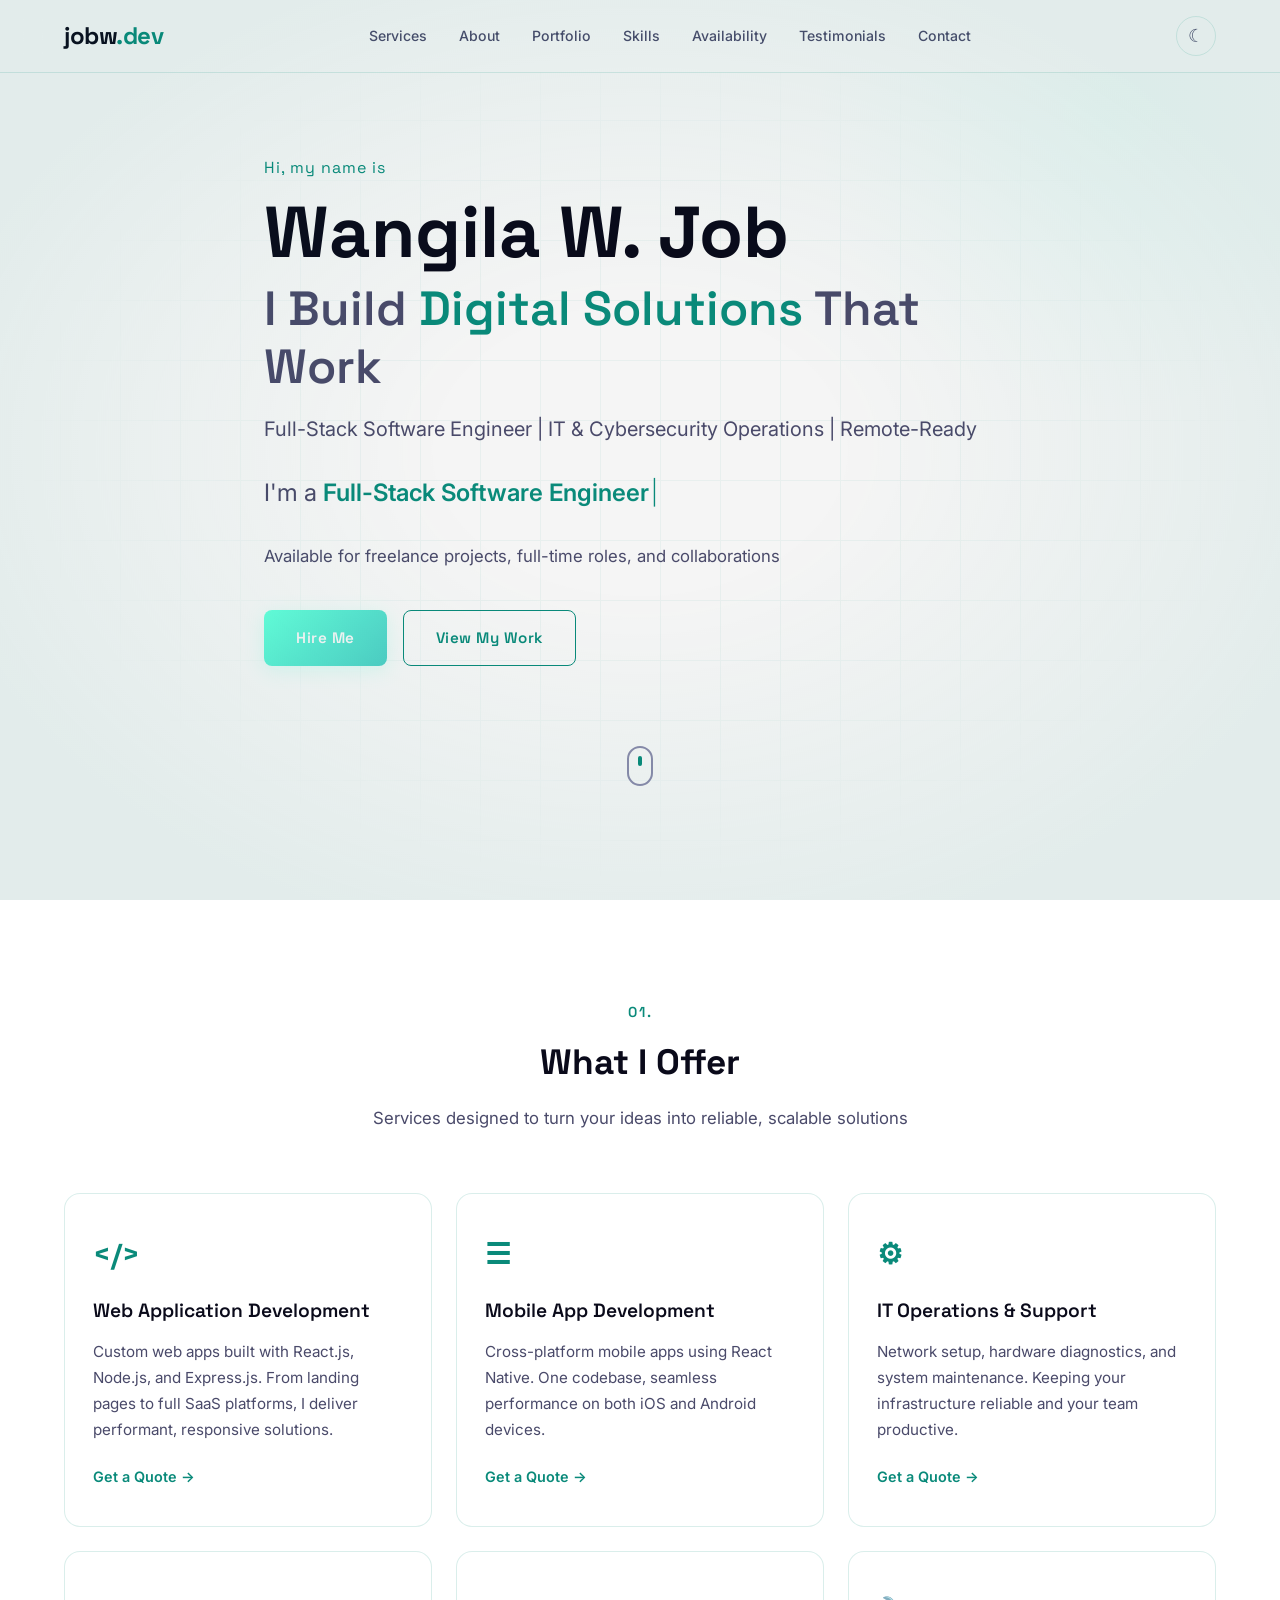
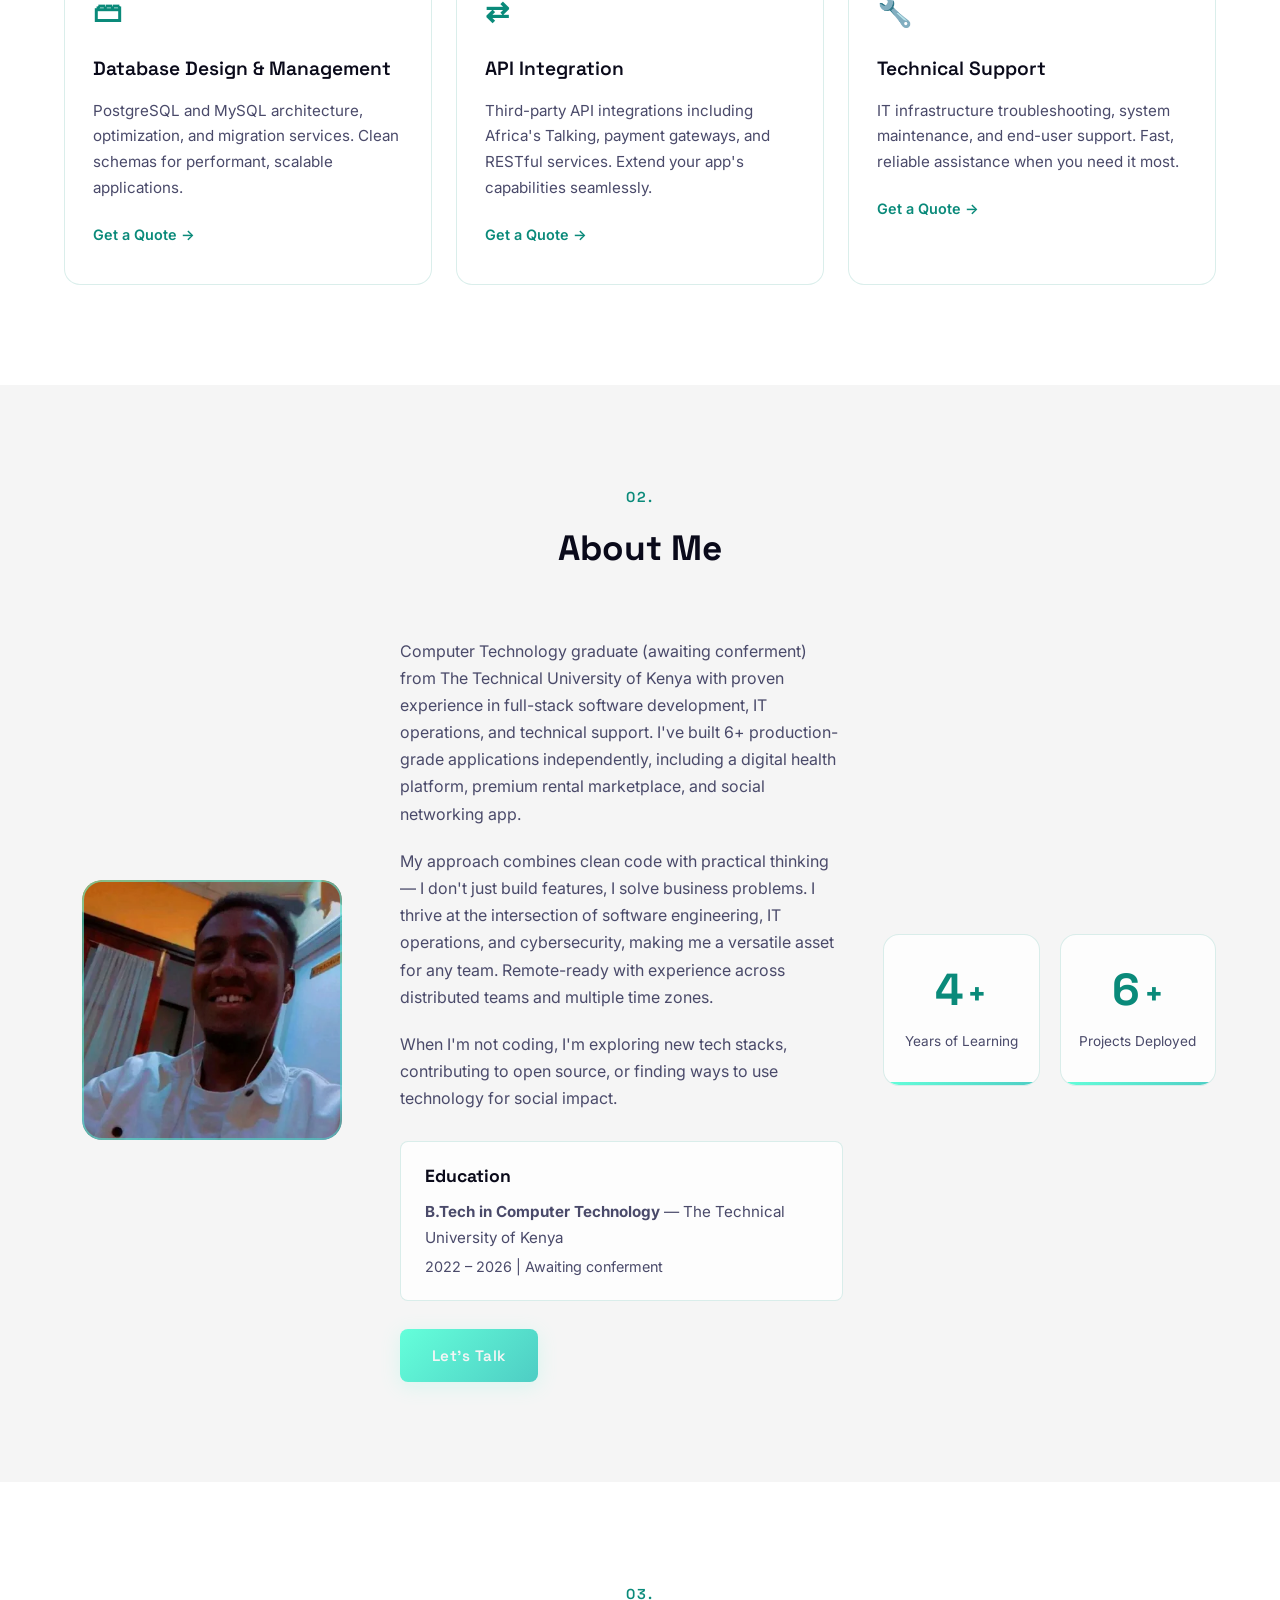
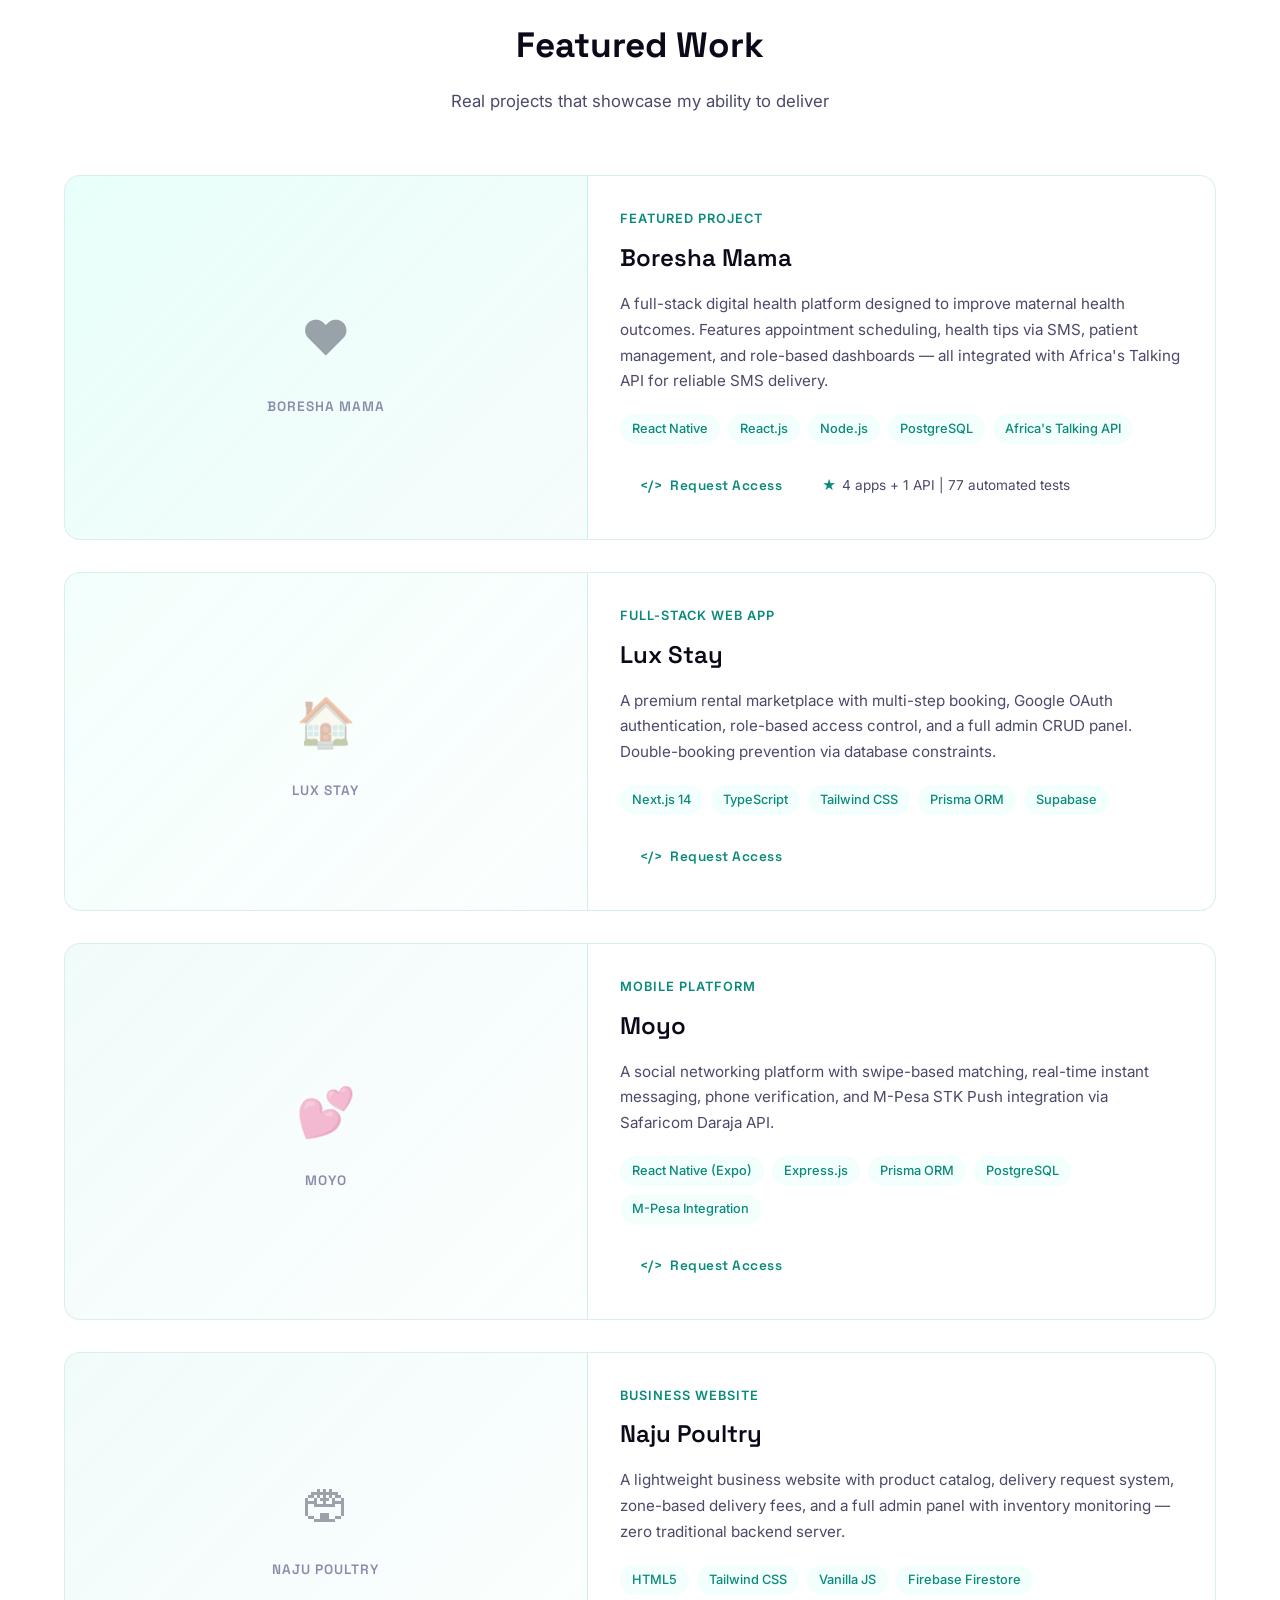
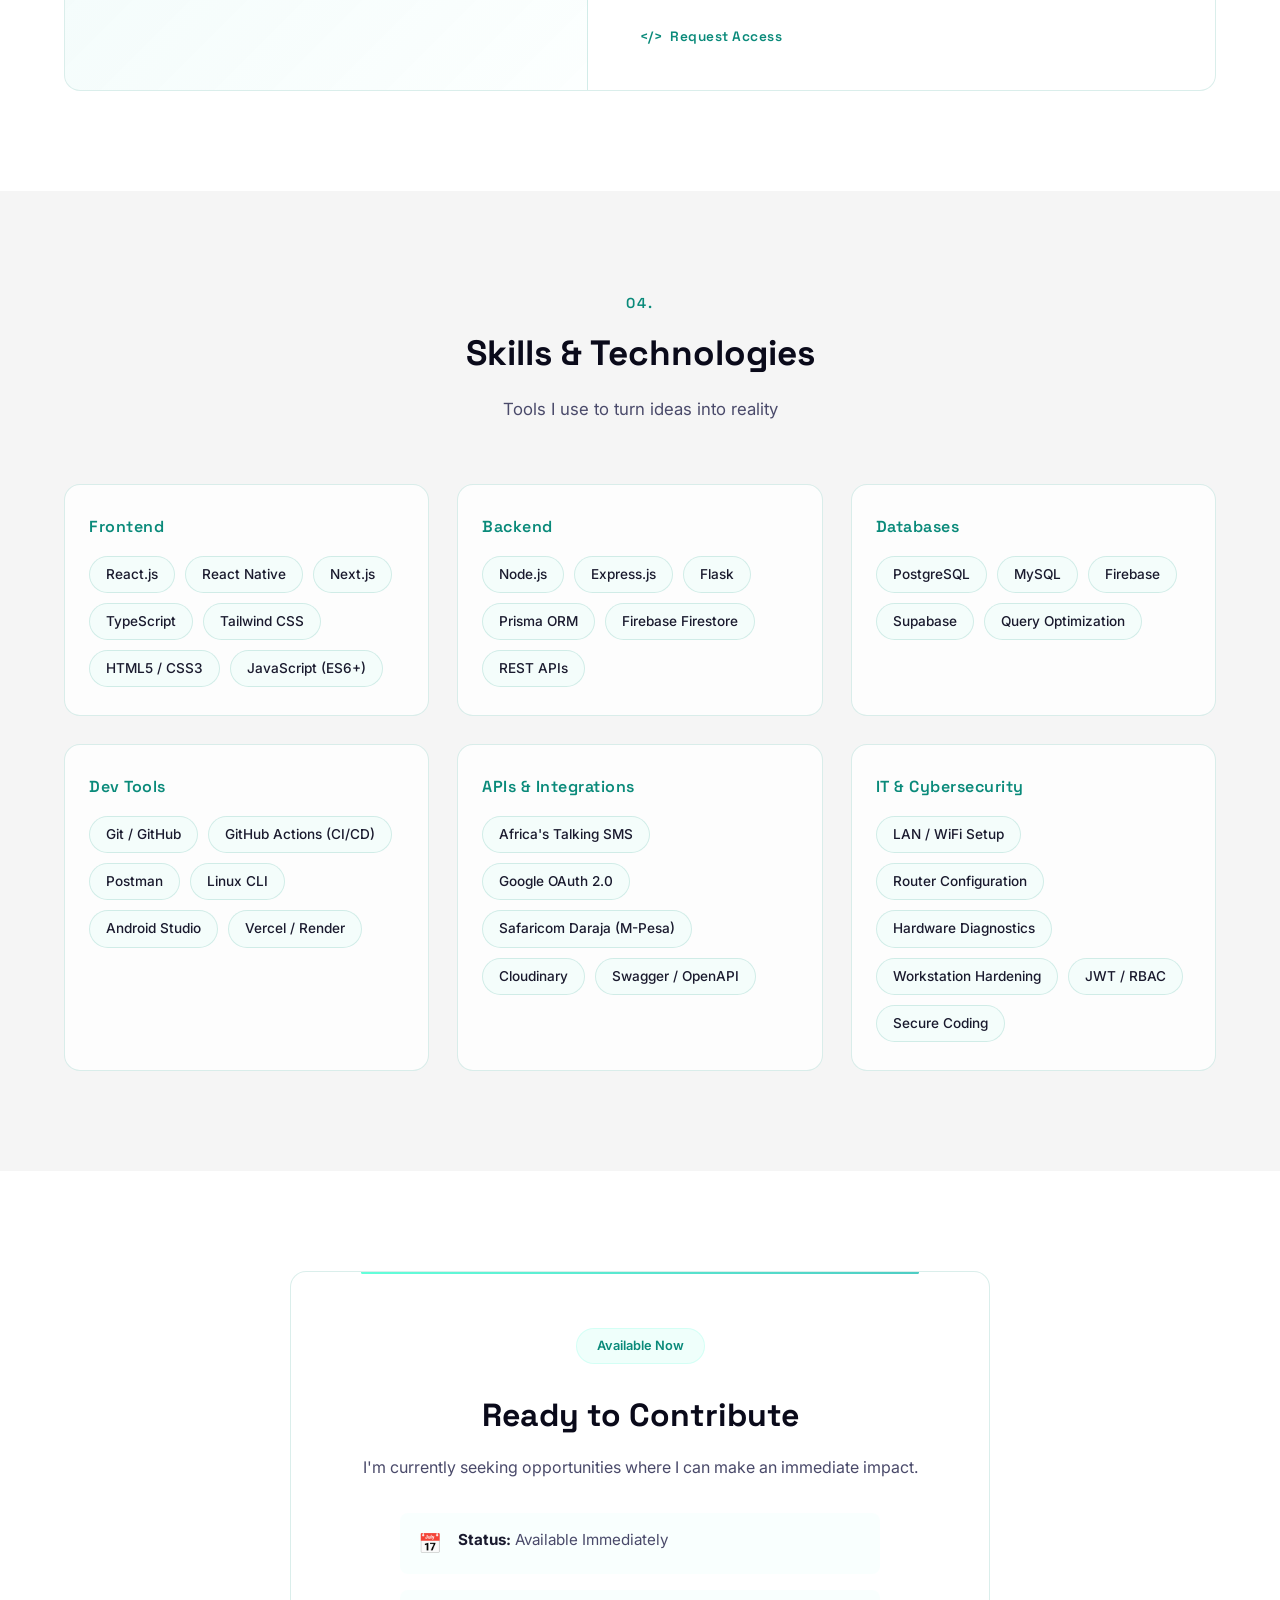
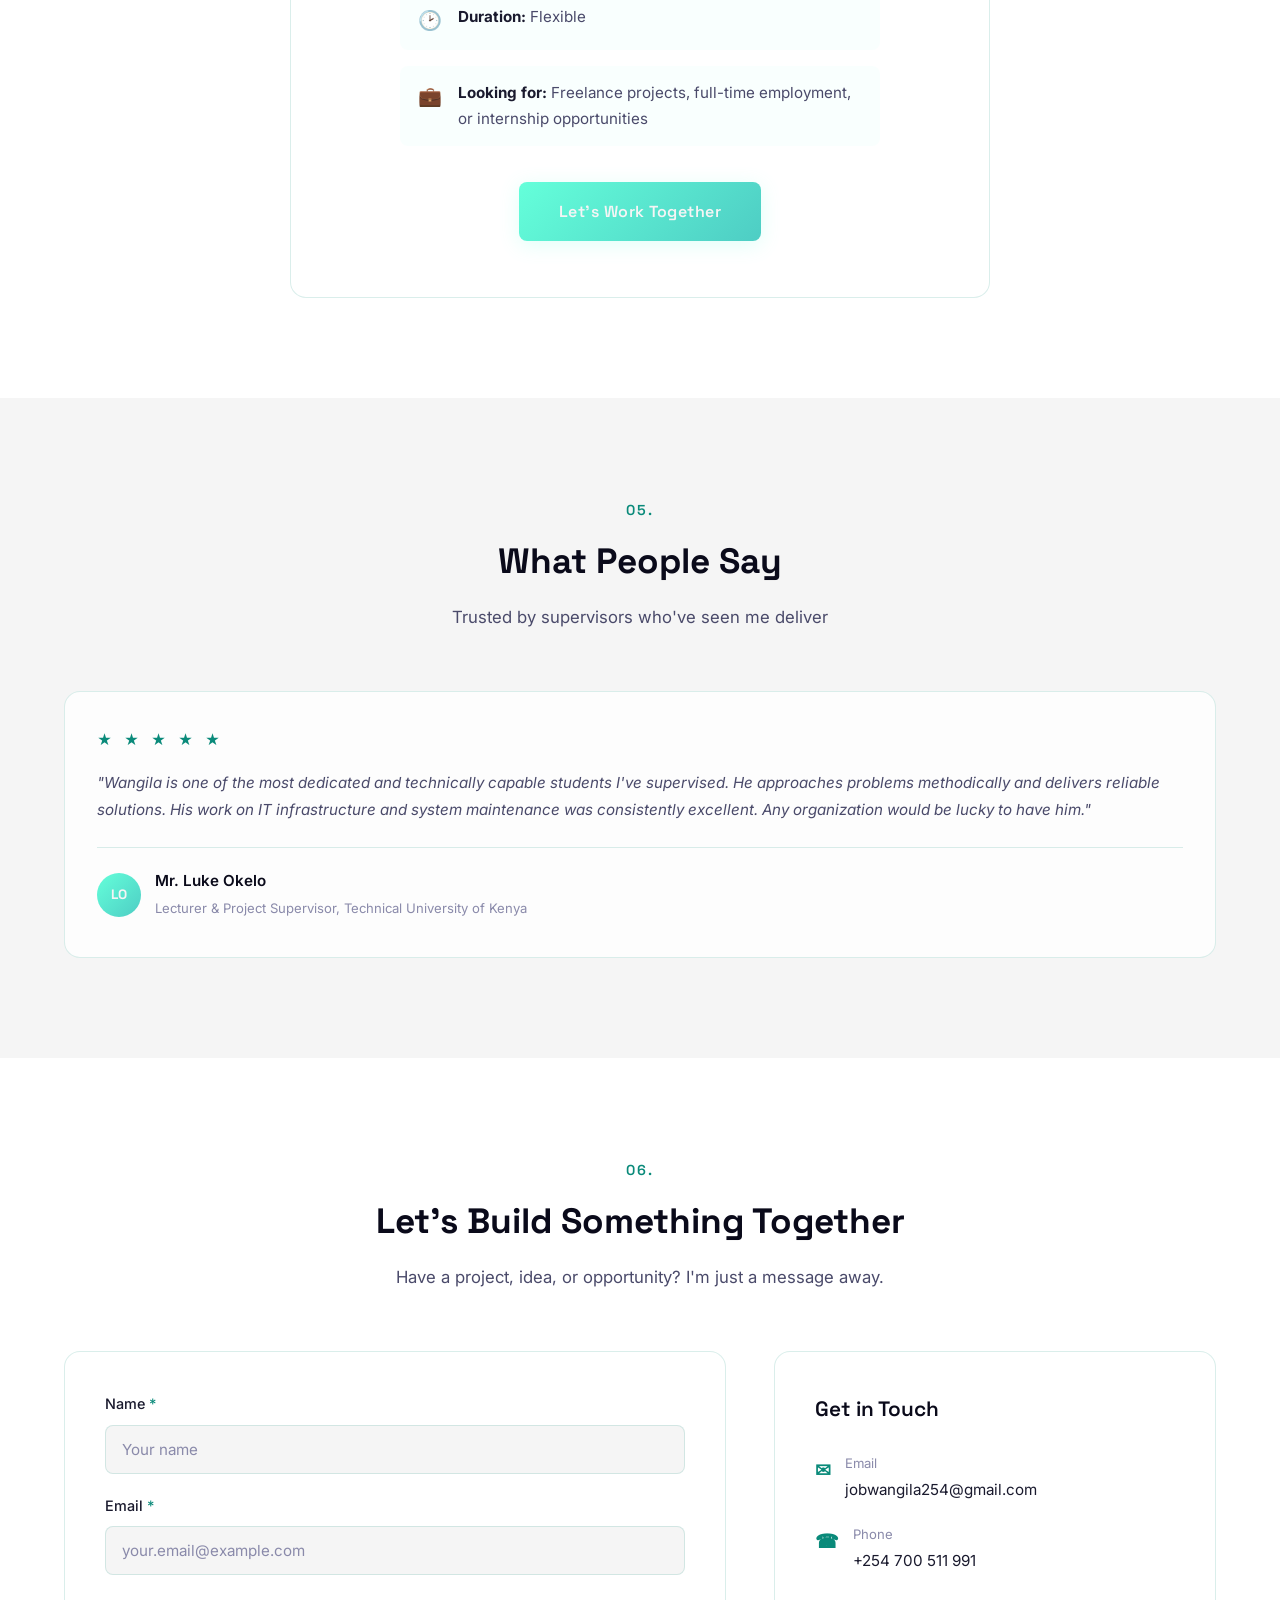
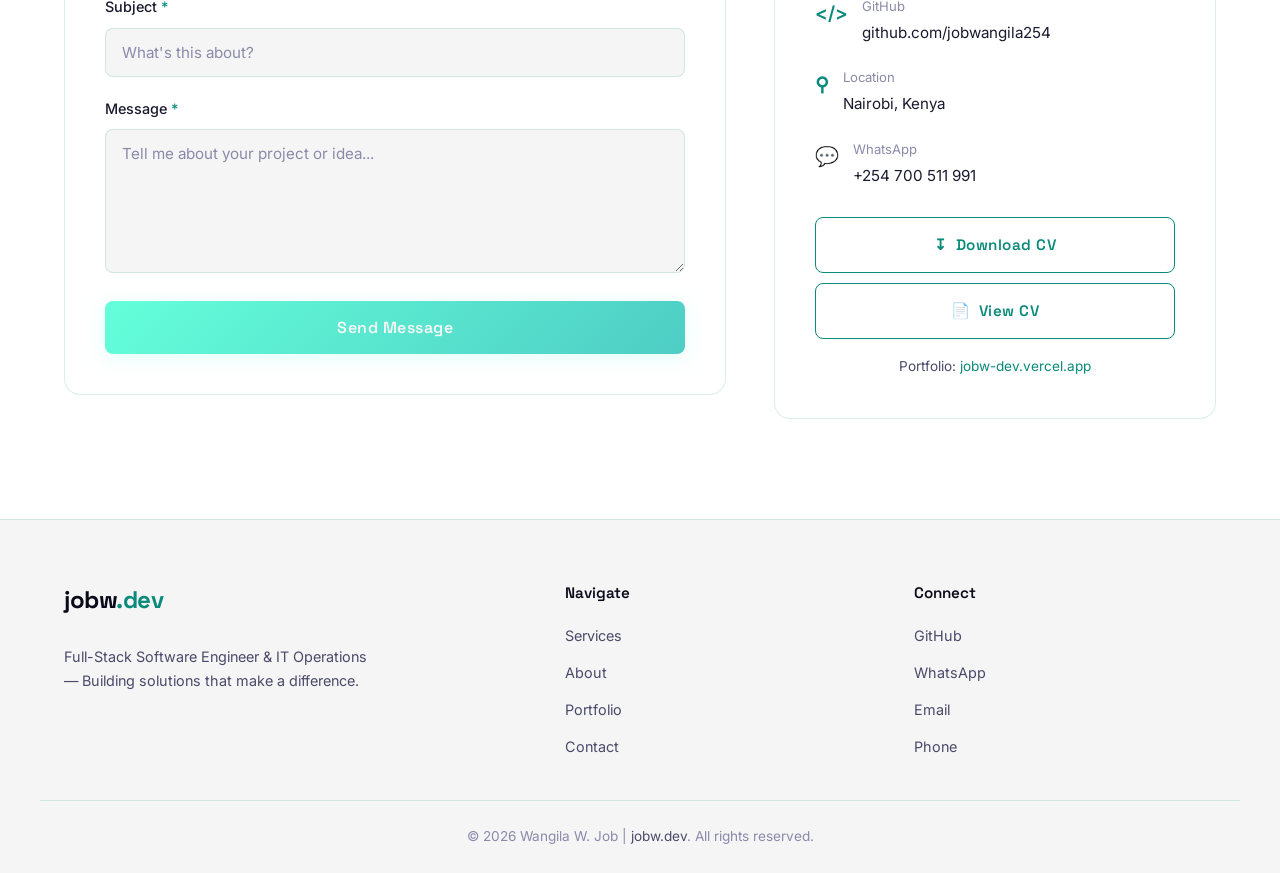
==== commit 671a1f0b: "fix: update years of learning to 4+" ====
--- a/index.html
+++ b/index.html
@@ -159,7 +159,7 @@
           </div>
           <div class="about-stats" data-aos>
             <div class="stat-item">
-              <span class="stat-number" data-count="3">0</span>
+              <span class="stat-number" data-count="4">0</span>
               <span class="stat-plus">+</span>
               <span class="stat-label">Years of Learning</span>
             </div>
@@ -502,7 +502,7 @@
                 </li>
               </ul>
               <div style="display:flex;gap:10px;justify-content:center;flex-wrap:wrap">
-                <a href="Wangila_W_Job-CV.pdf" class="btn btn-secondary btn-download-cv" aria-label="Download CV" download>
+                <a href="Wangila_W_Job-Resume.pdf" class="btn btn-secondary btn-download-cv" aria-label="Download CV" download>
                   <span aria-hidden="true">&#8615;</span> Download CV
                 </a>
                 <a href="/cv" class="btn btn-secondary btn-download-cv" aria-label="View CV online">
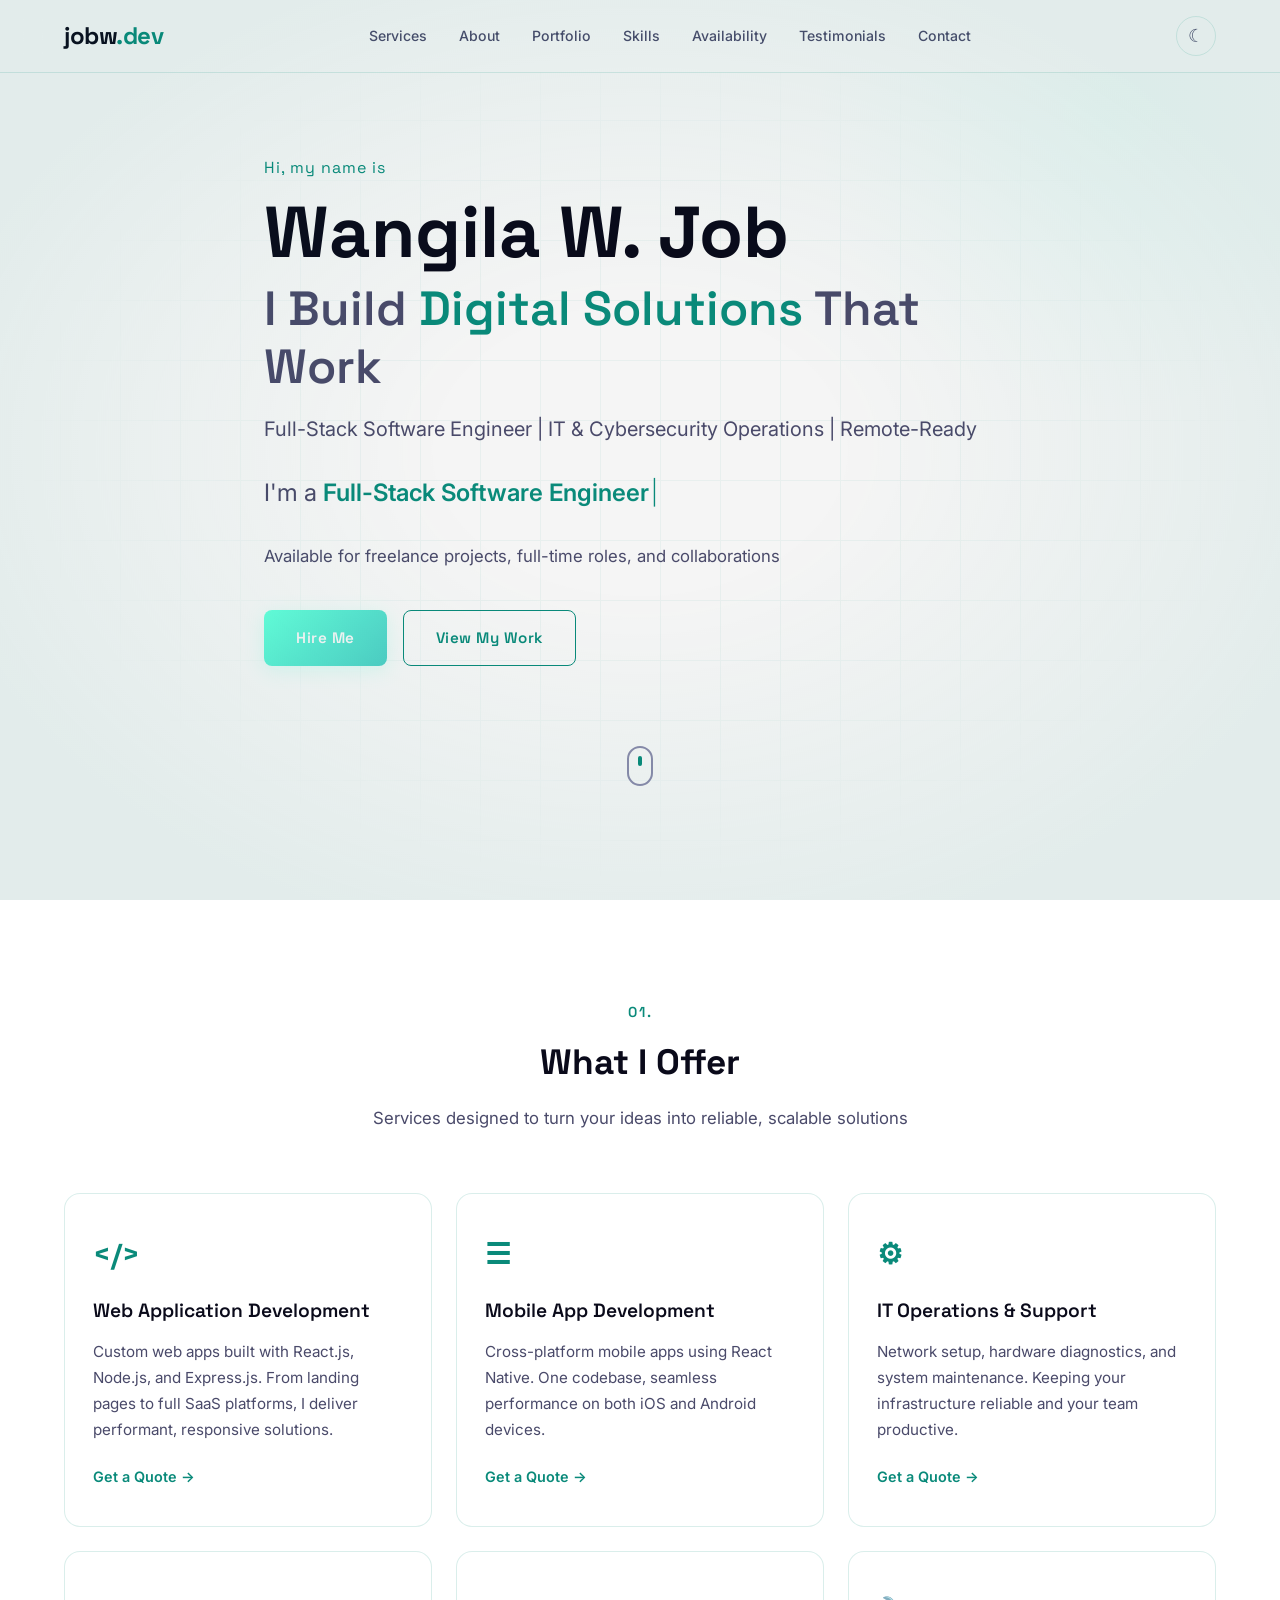
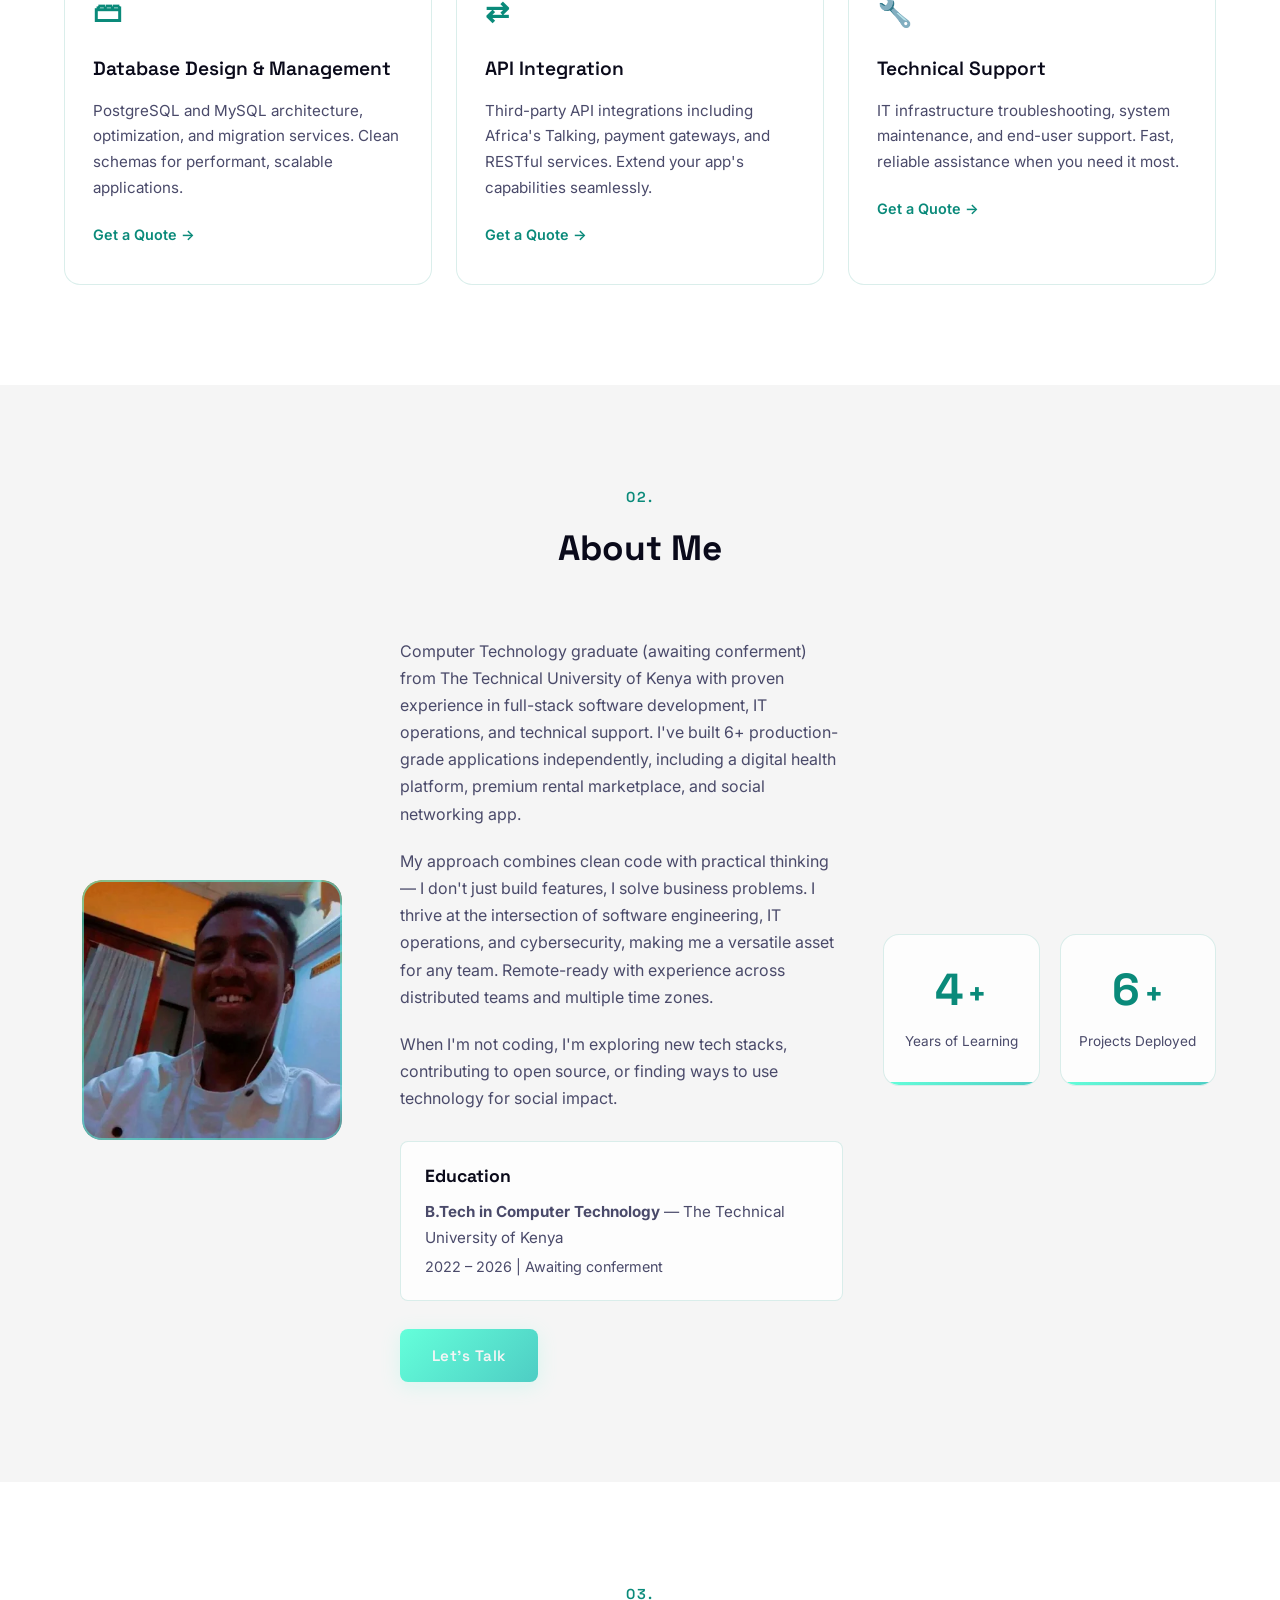
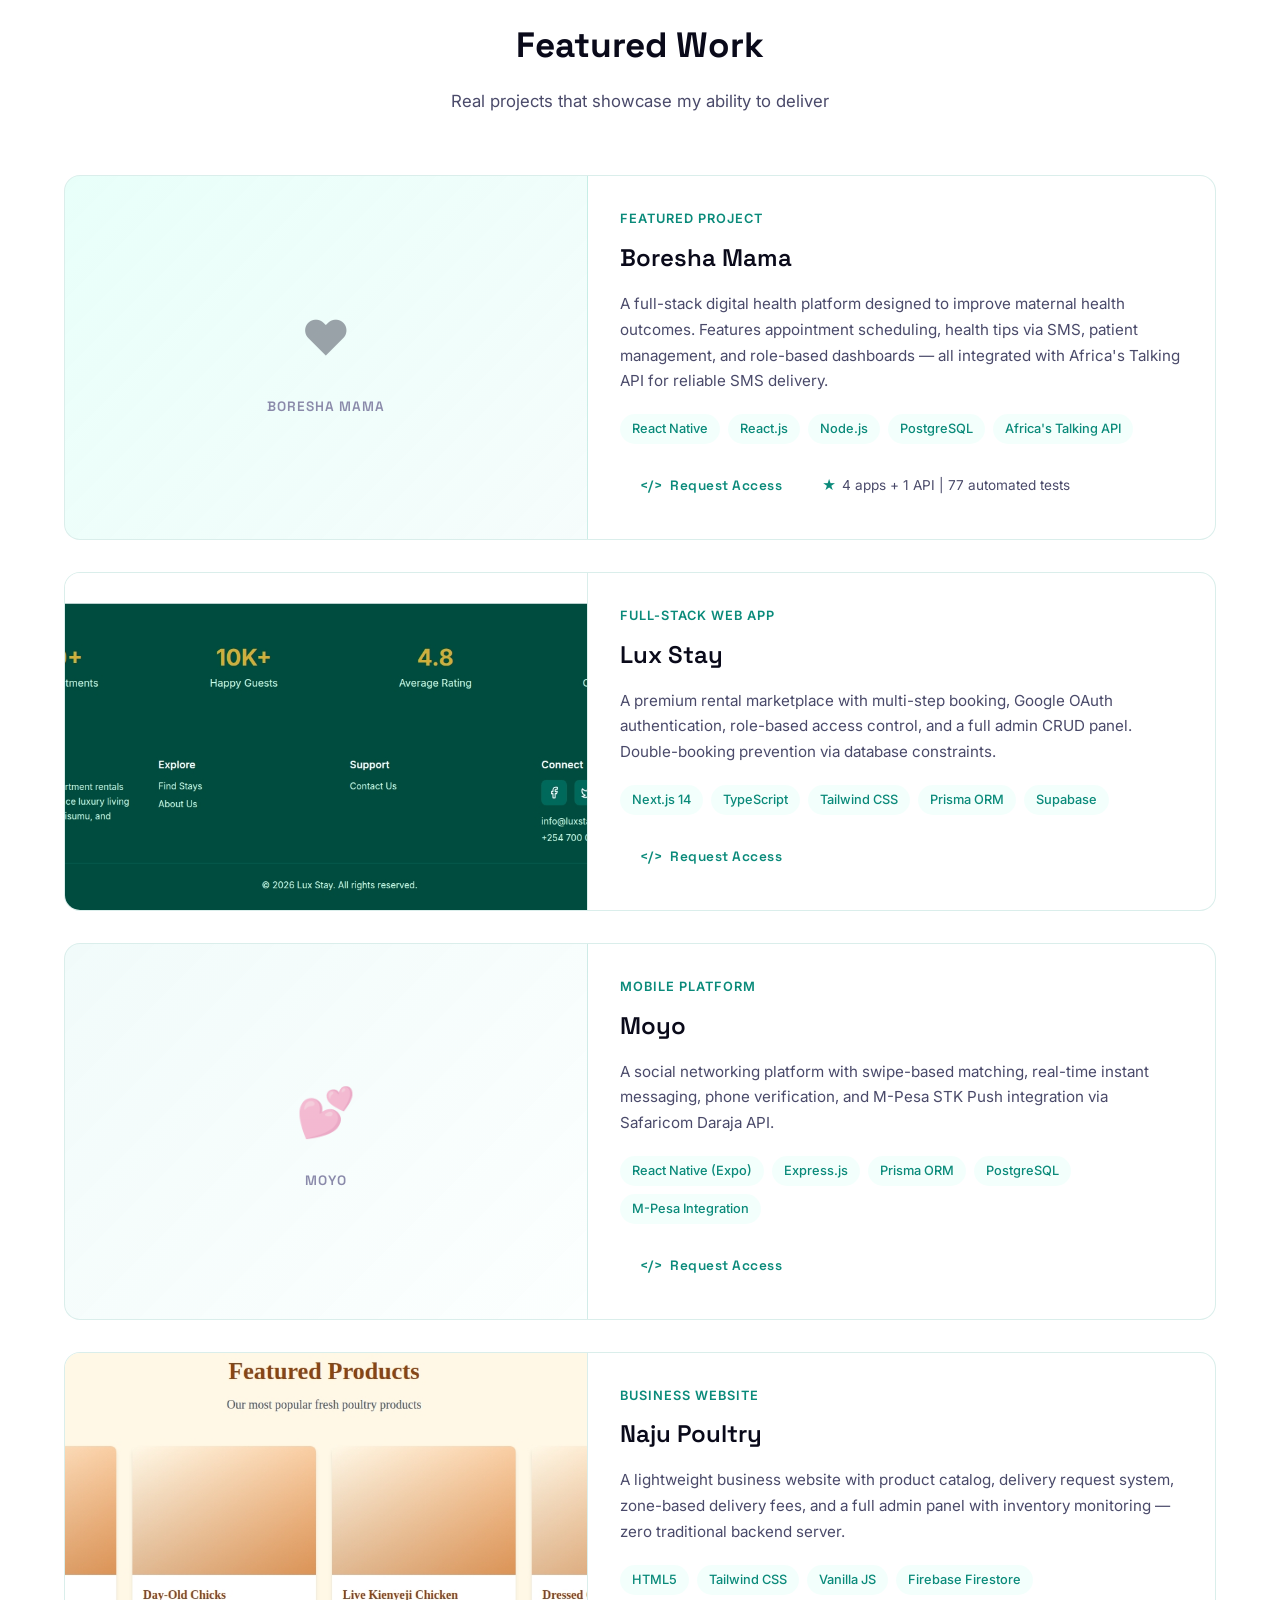
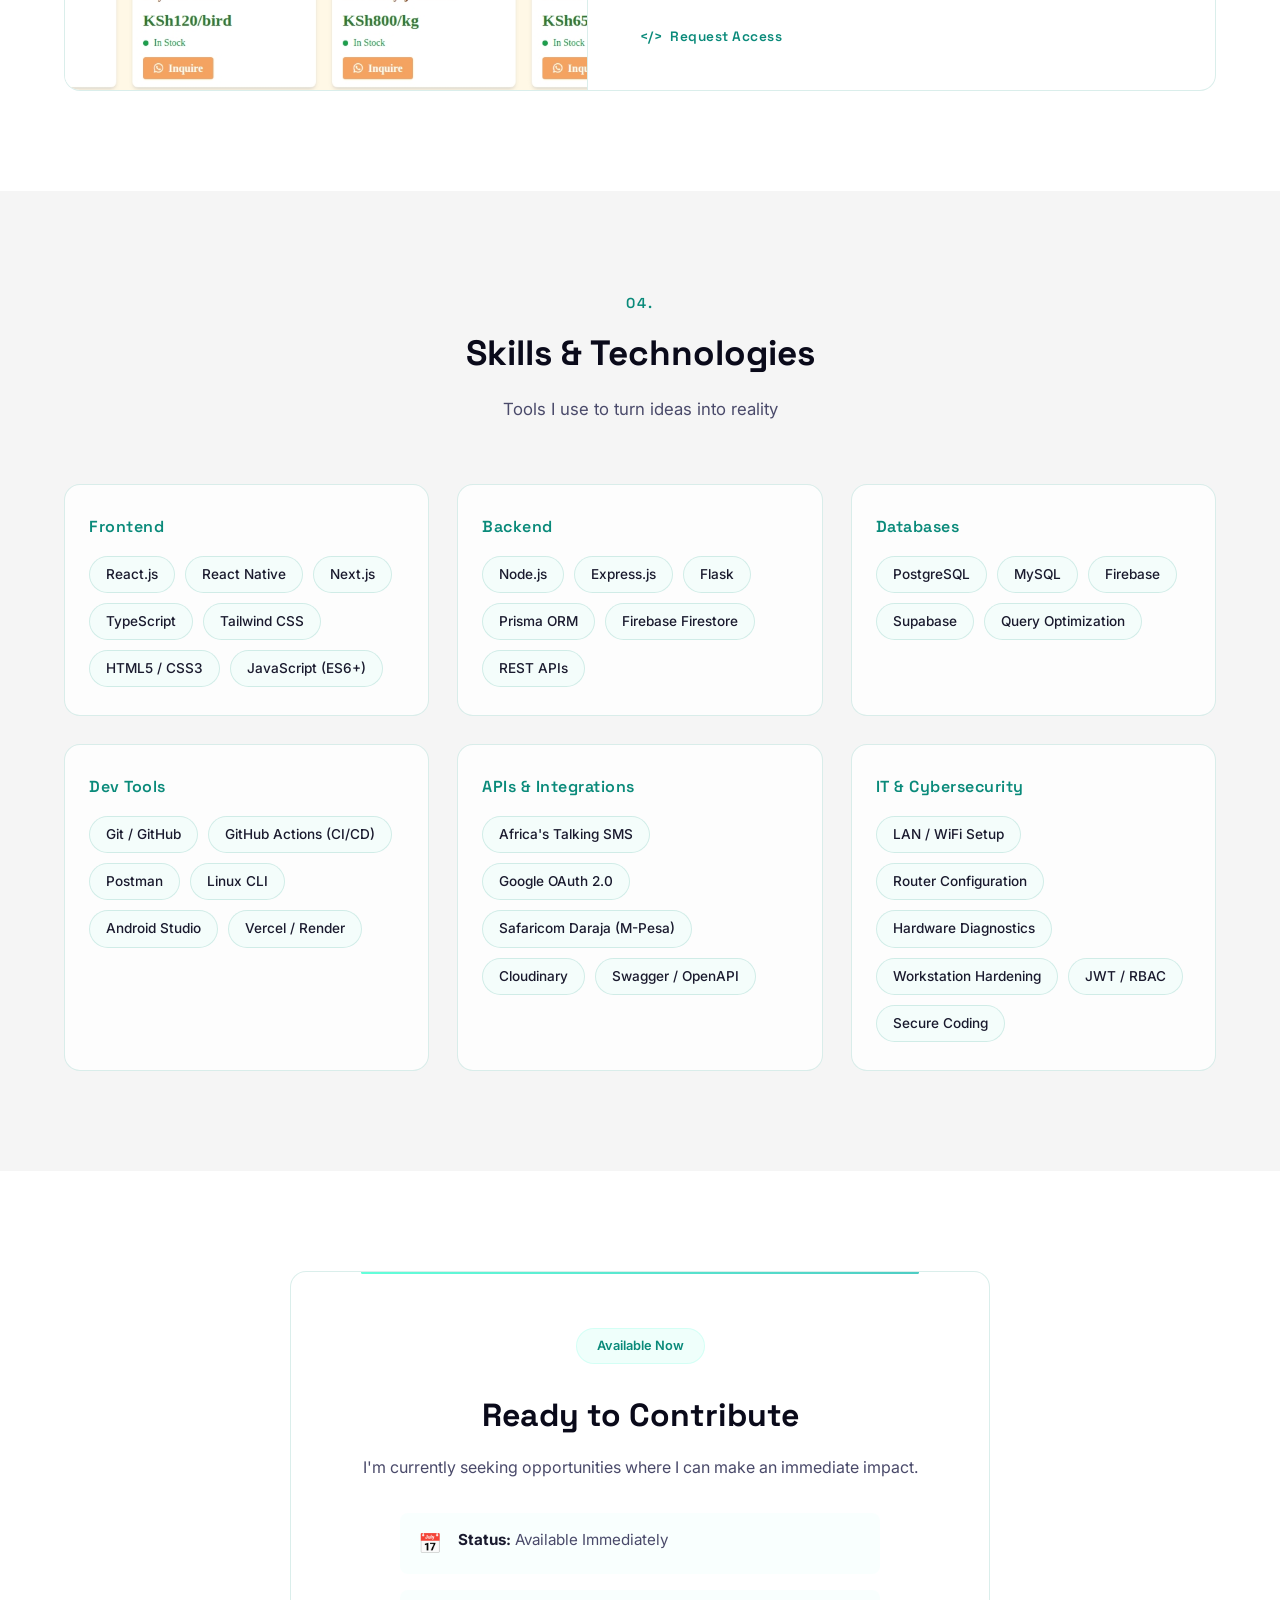
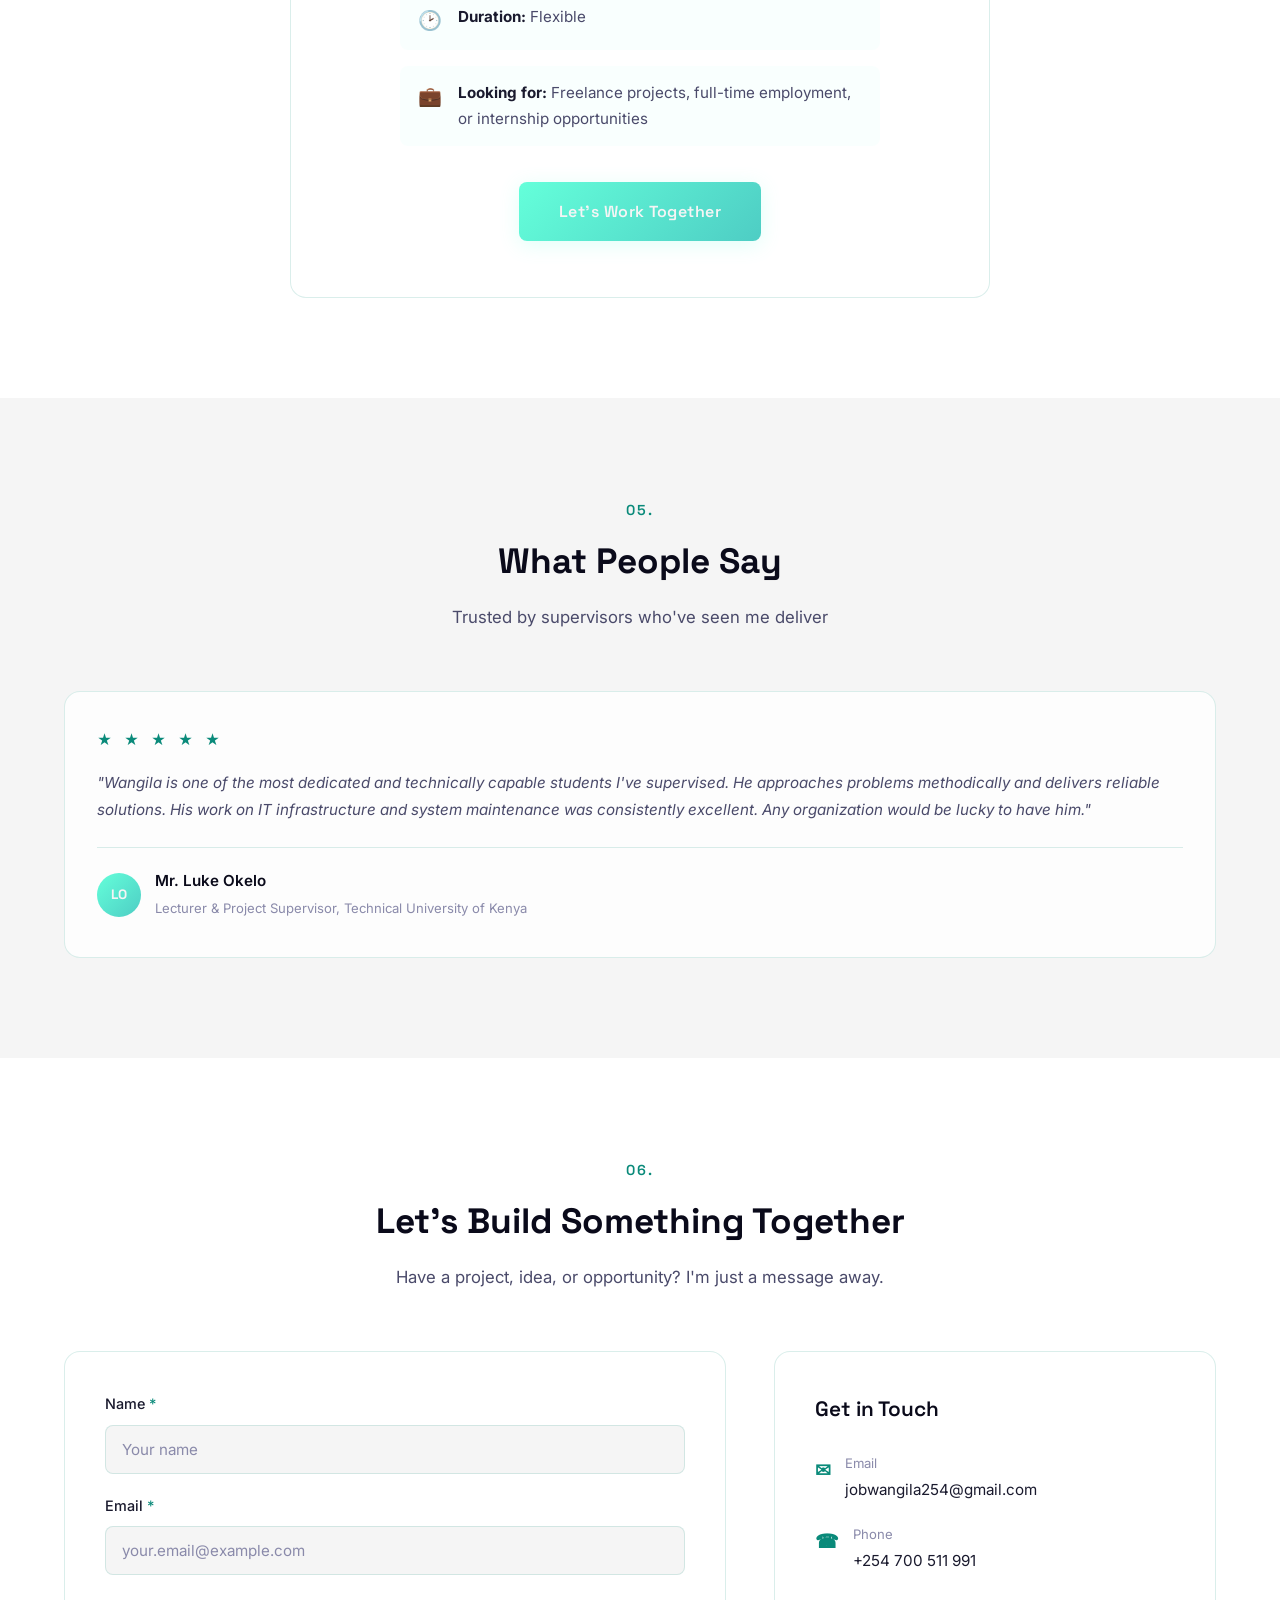
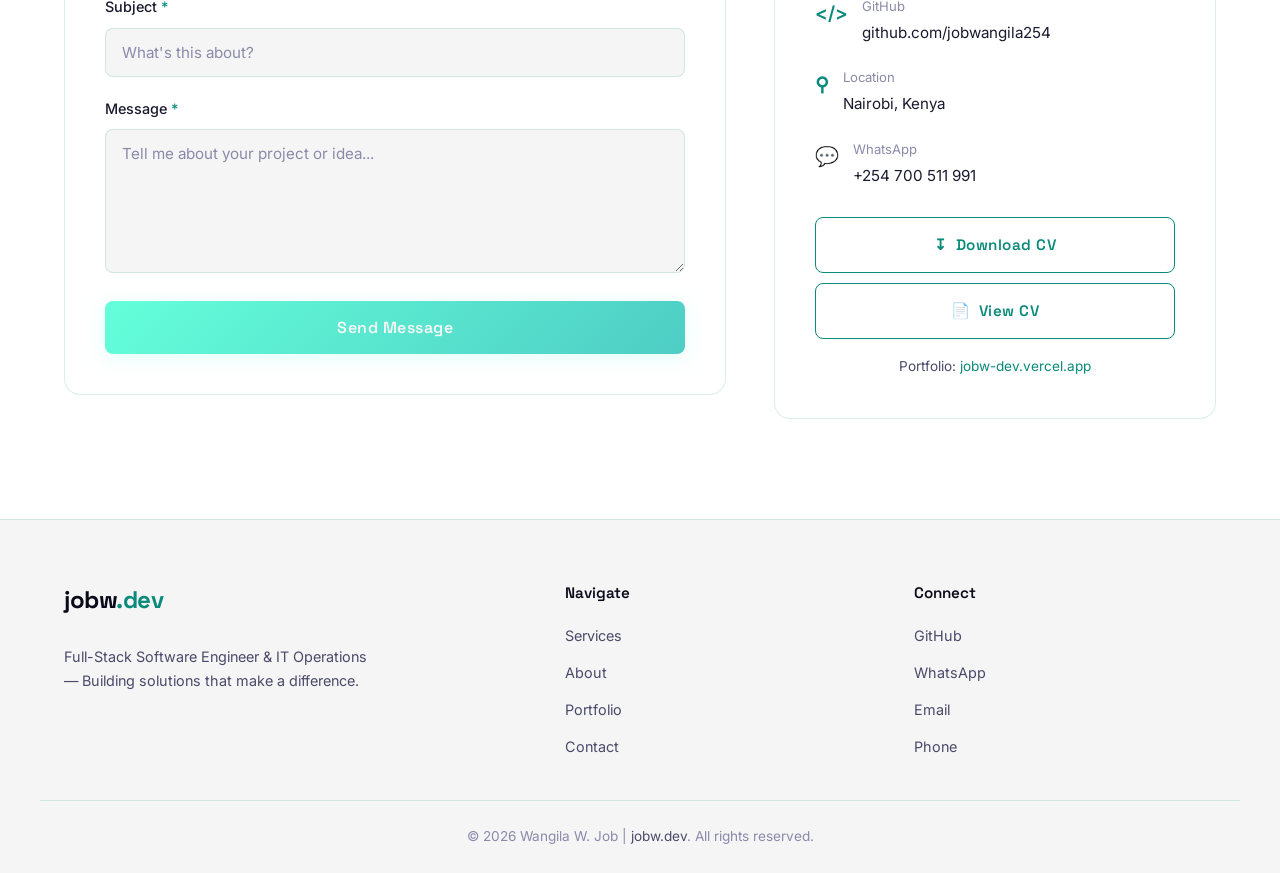
==== commit d79c14e5: "feat: add project screenshots for Lux Stay and Naju Poultry" ====
--- a/index.html
+++ b/index.html
@@ -213,11 +213,8 @@
           </article>
           <article class="project-card" data-aos role="article">
             <div class="project-card-inner">
-              <div class="project-preview" aria-hidden="true">
-                <div class="project-preview-placeholder placeholder-2">
-                  <span class="preview-icon">&#127968;</span>
-                  <span class="preview-text">Lux Stay</span>
-                </div>
+              <div class="project-preview">
+                <img src="Screenshots/LuxStay/Screenshot_30-6-2026_162316_rentals-silk.vercel.app.jpeg" alt="Lux Stay - Premium rental platform screenshot" class="project-img" loading="lazy" width="600" height="400">
               </div>
               <div class="project-info">
                 <span class="project-label">Full-Stack Web App</span>
@@ -267,11 +264,8 @@
           </article>
           <article class="project-card" data-aos role="article">
             <div class="project-card-inner">
-              <div class="project-preview" aria-hidden="true">
-                <div class="project-preview-placeholder placeholder-3">
-                  <span class="preview-icon">&#127967;</span>
-                  <span class="preview-text">Naju Poultry</span>
-                </div>
+              <div class="project-preview">
+                <img src="Screenshots/Naju/Screenshot_30-6-2026_161153_naju-smoky.vercel.app.jpeg" alt="Naju Poultry - Business website screenshot" class="project-img" loading="lazy" width="600" height="400">
               </div>
               <div class="project-info">
                 <span class="project-label">Business Website</span>
--- a/styles.css
+++ b/styles.css
@@ -840,6 +840,20 @@
   overflow: hidden;
 }
 
+.project-img {
+  width: 100%;
+  height: 100%;
+  min-height: 280px;
+  object-fit: cover;
+  object-position: top center;
+  border-right: 1px solid var(--card-border);
+  transition: transform 0.5s cubic-bezier(0.4, 0, 0.2, 1);
+}
+
+.project-card:hover .project-img {
+  transform: scale(1.03);
+}
+
 .project-preview-placeholder {
   width: 100%;
   height: 100%;
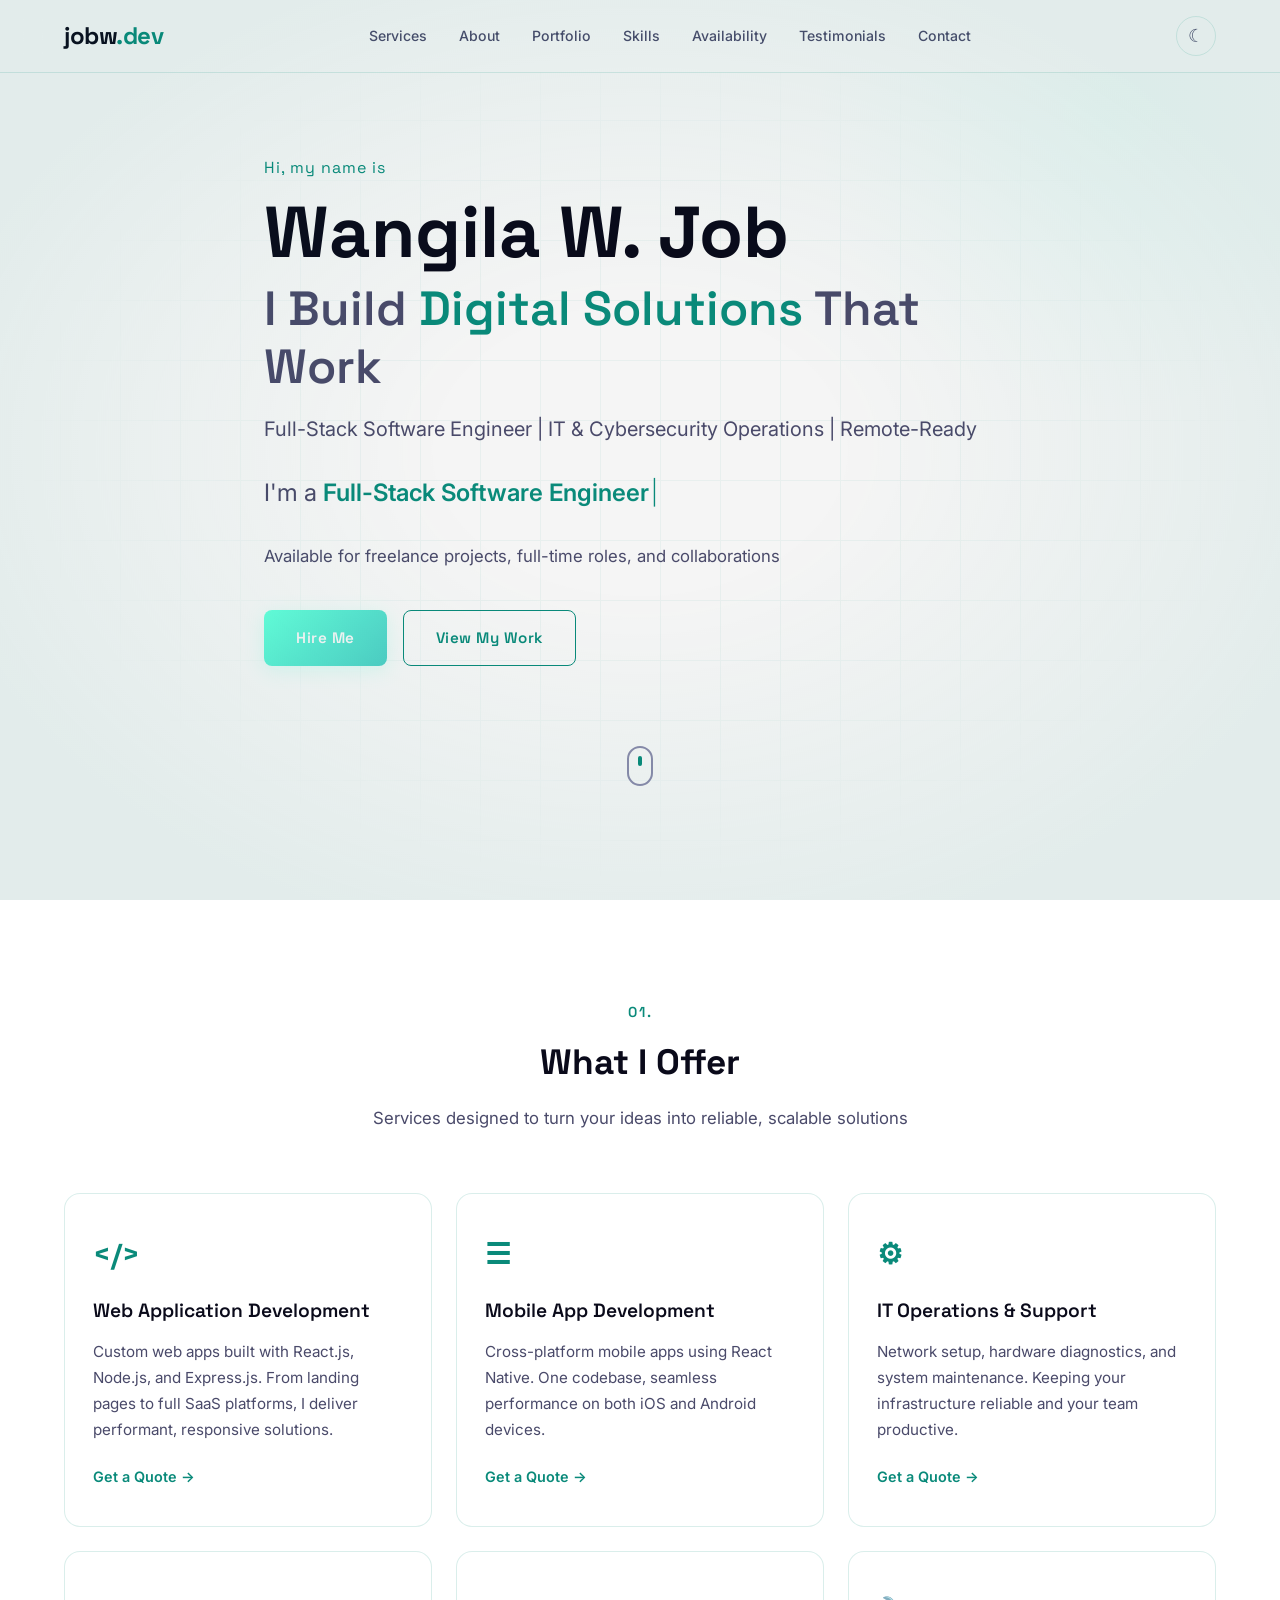
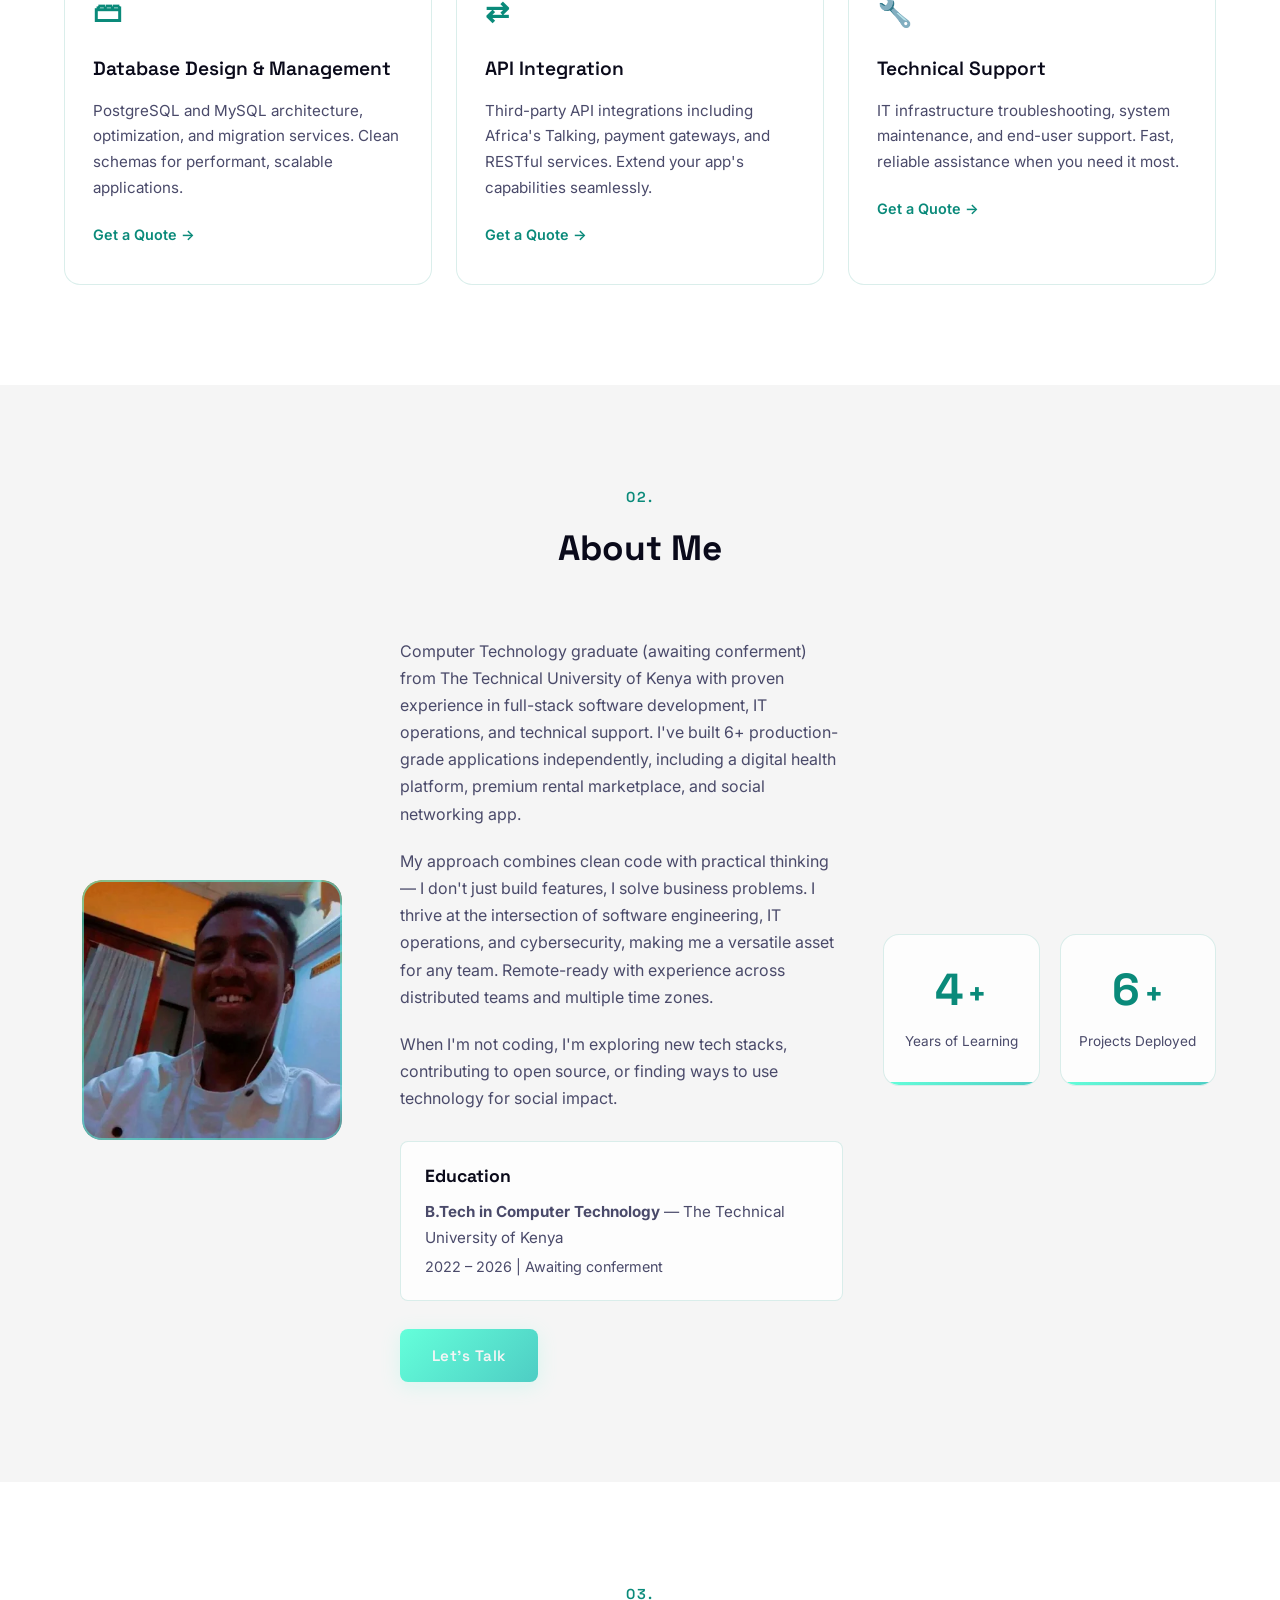
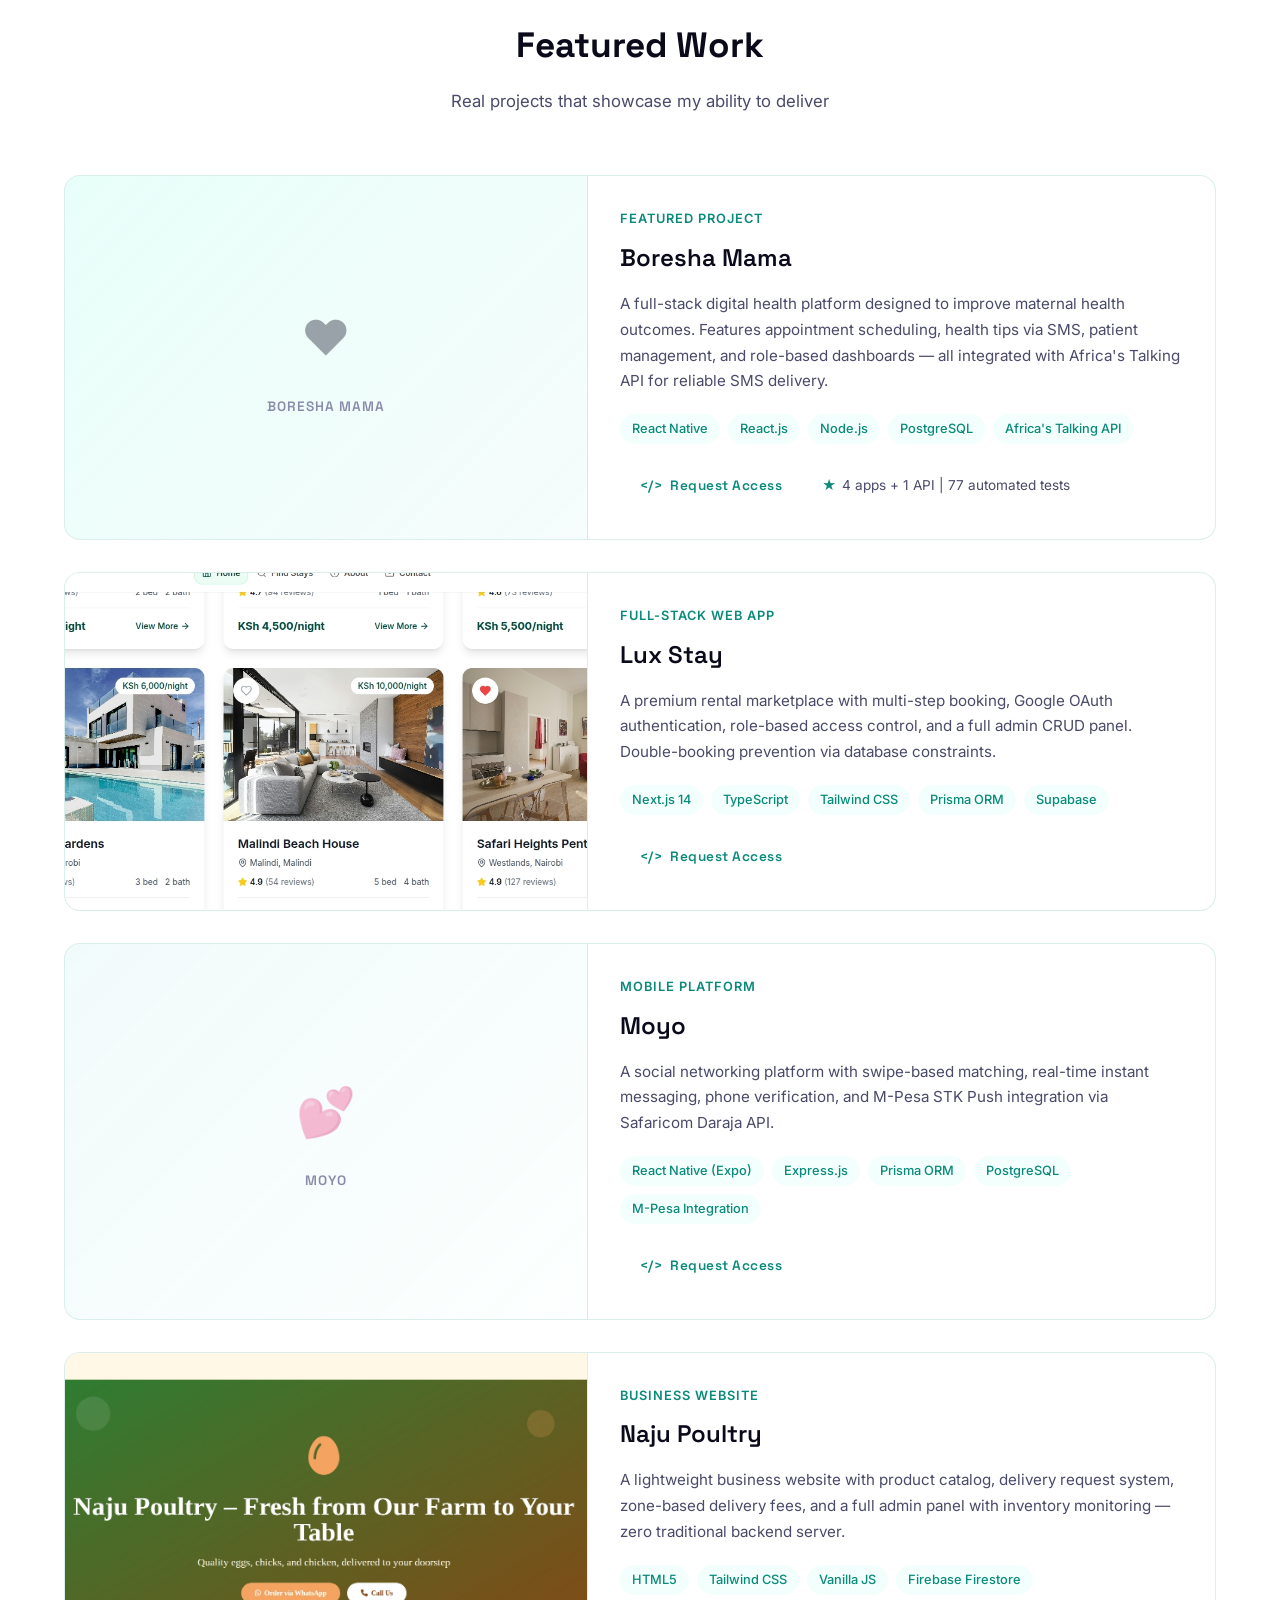
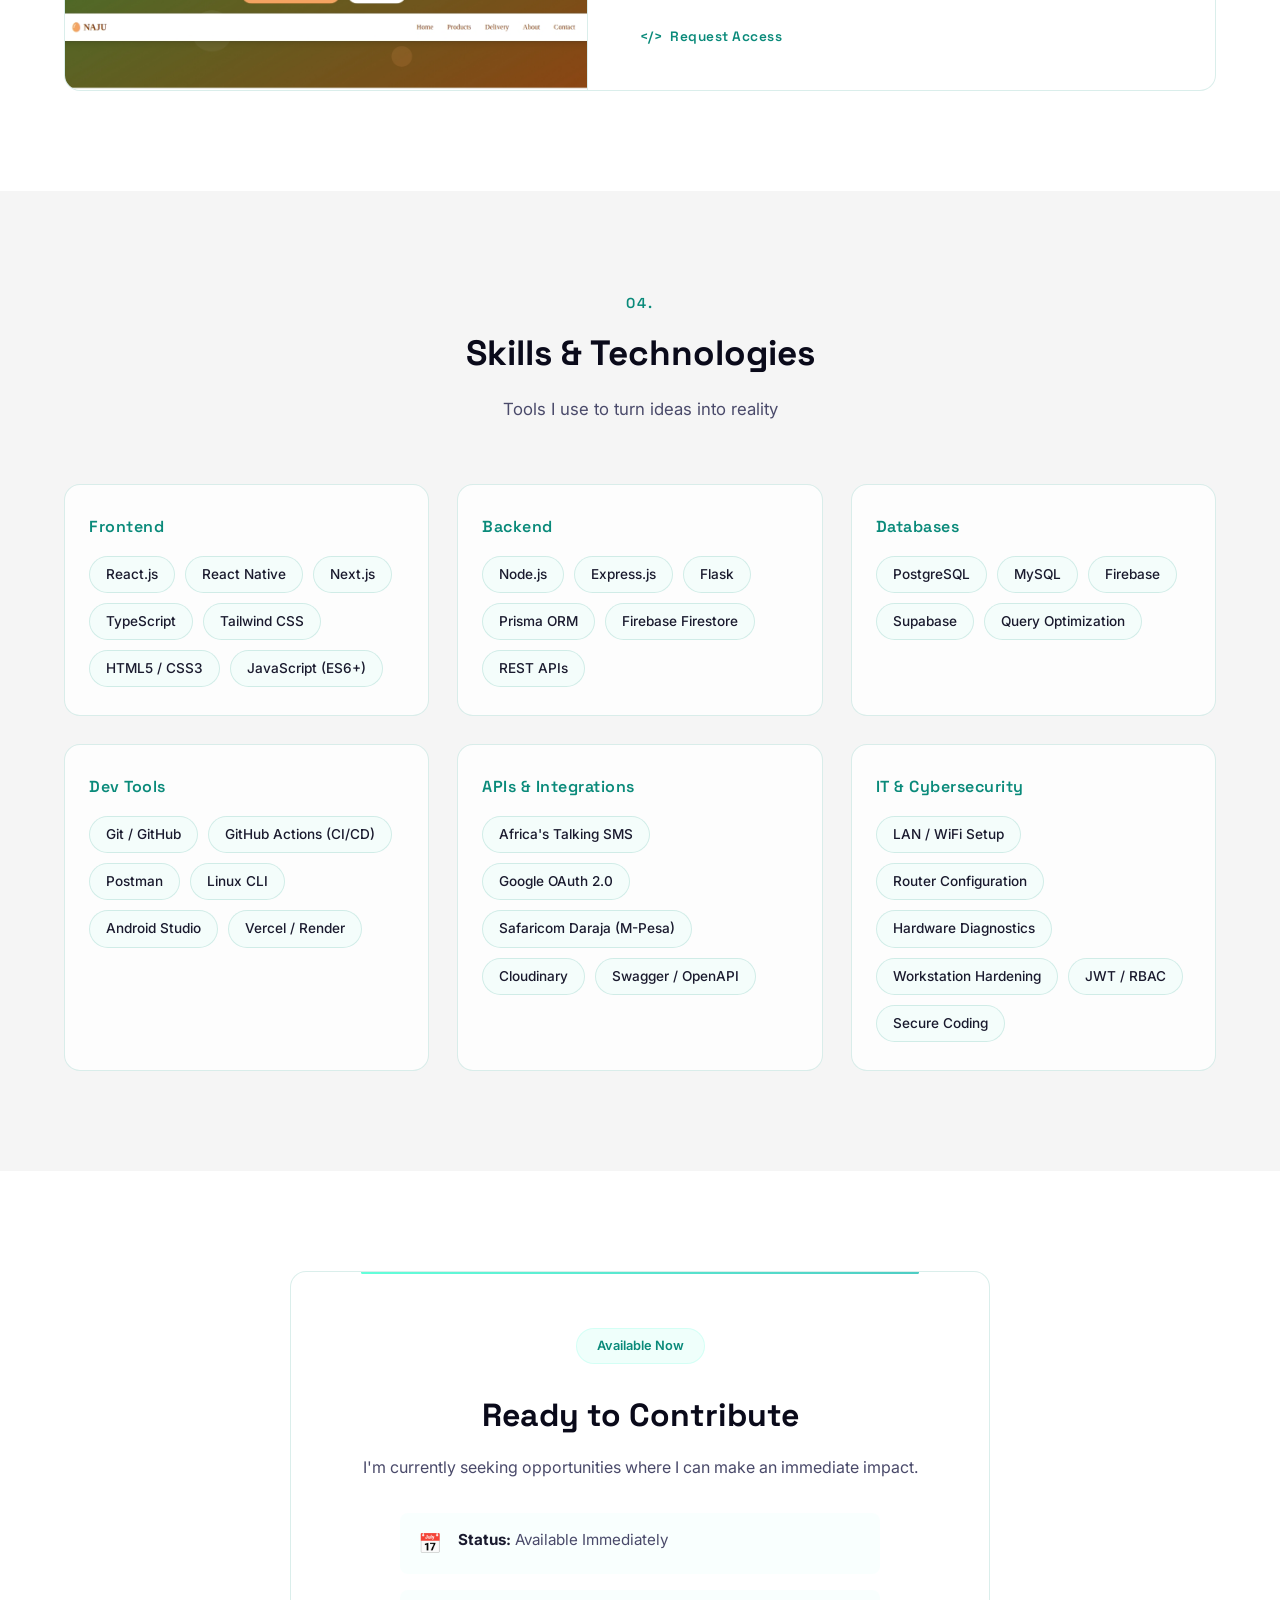
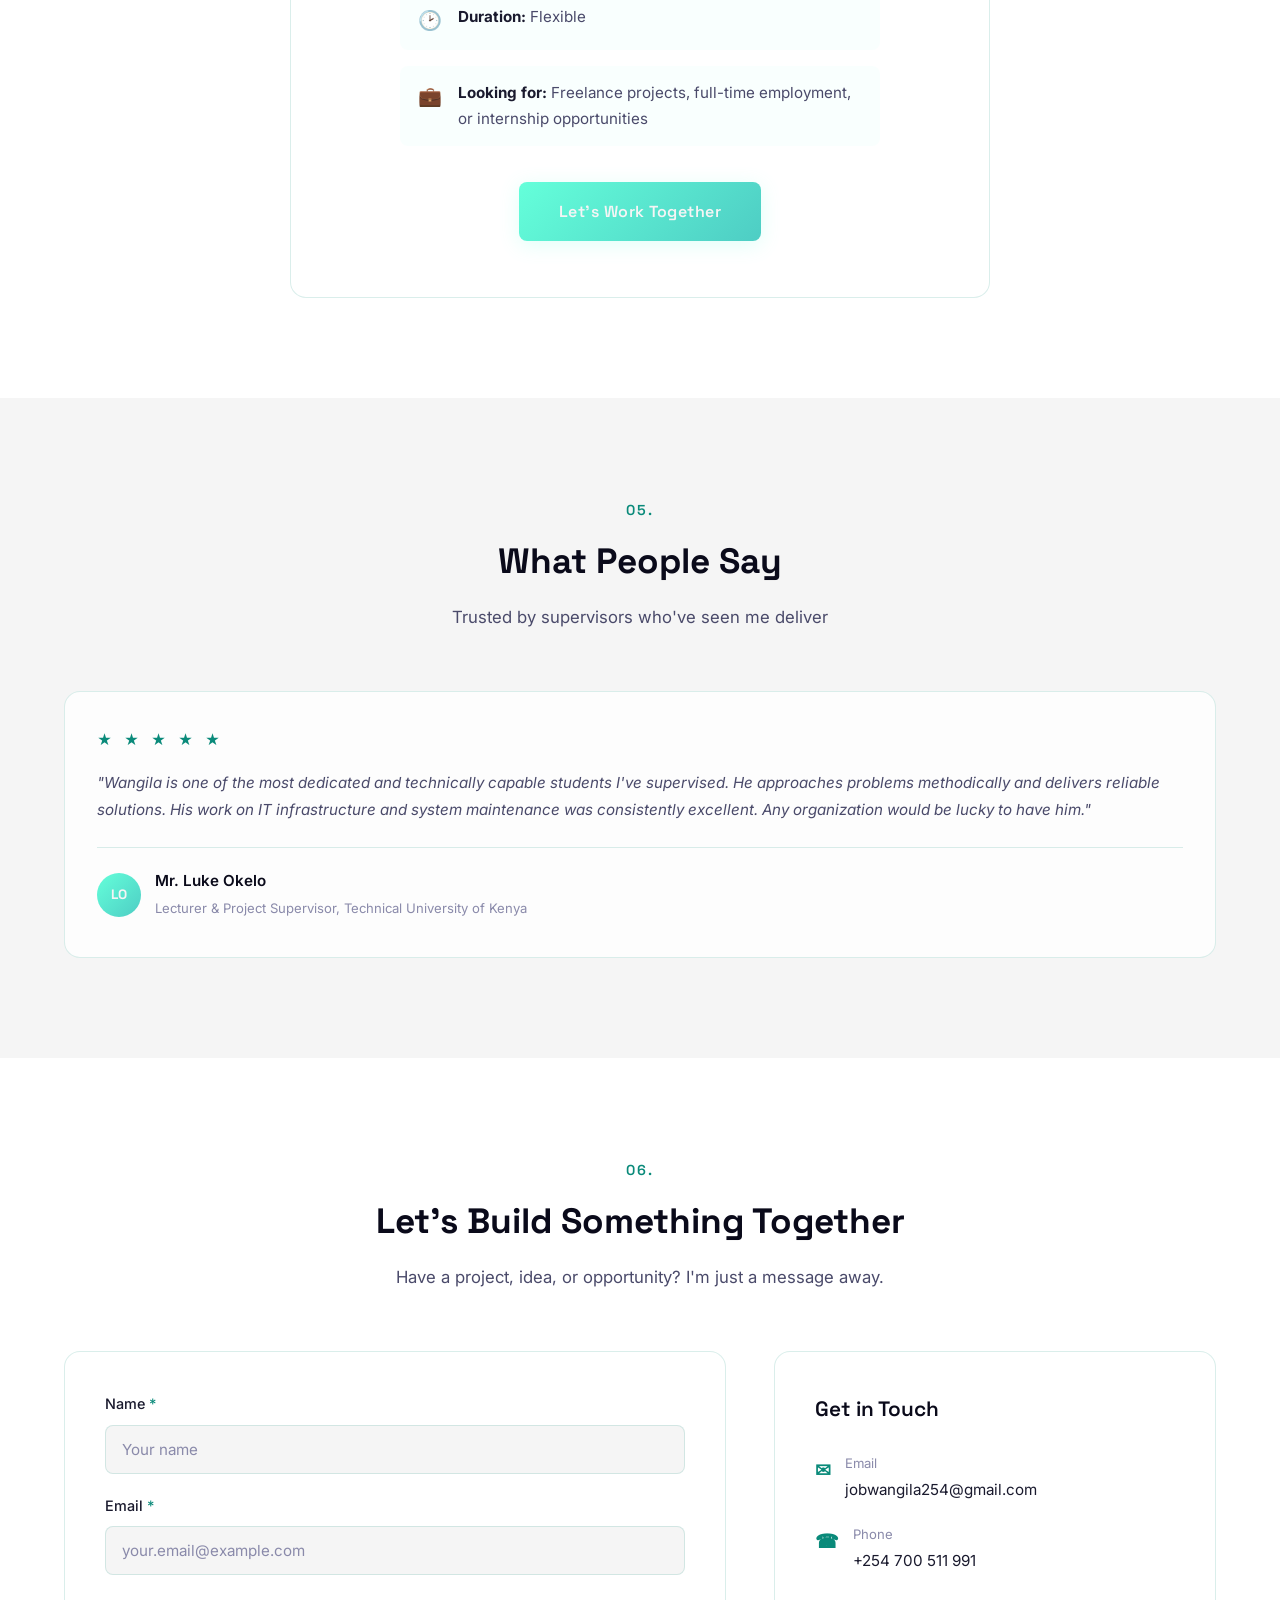
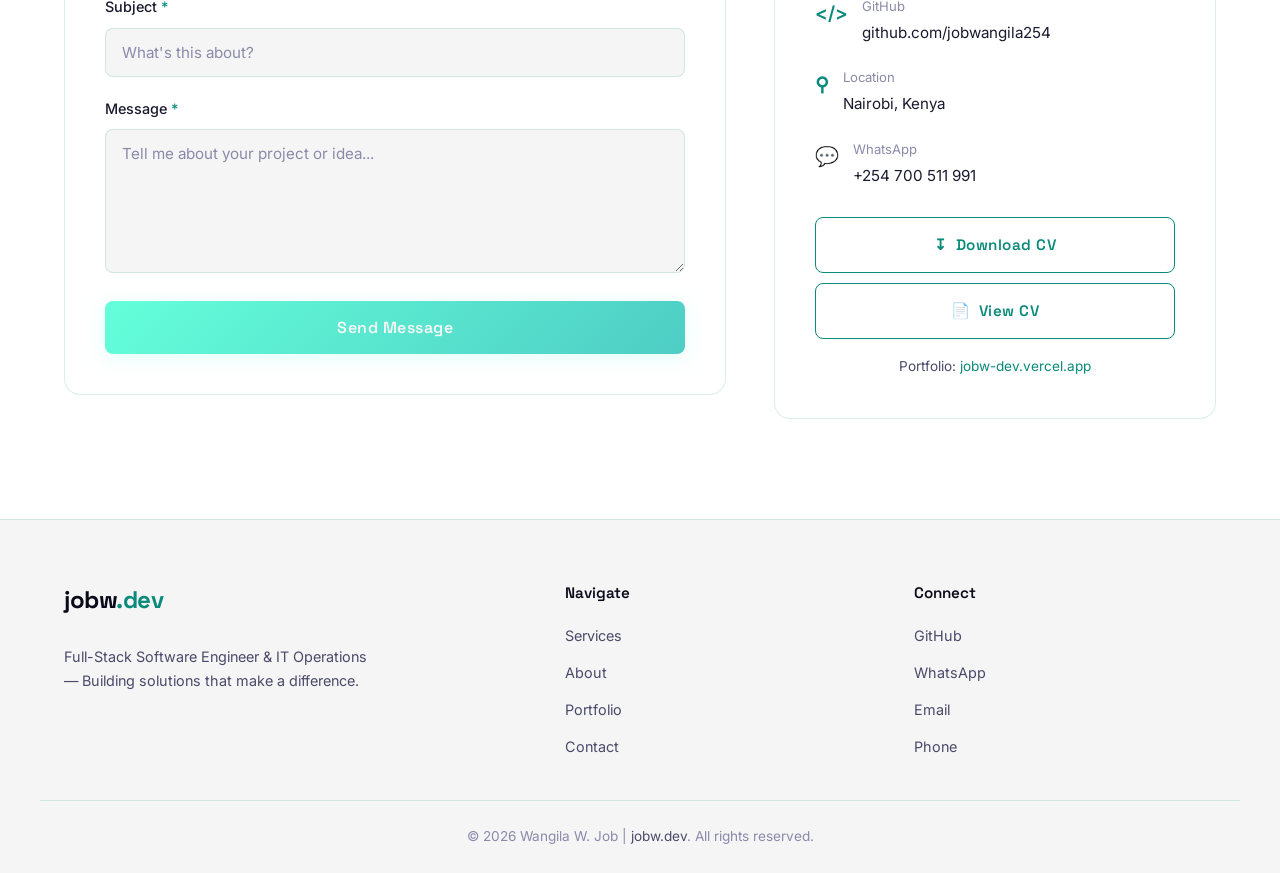
==== commit 6cdc8951: "fix: update screenshot references, remove unused images" ====
--- a/index.html
+++ b/index.html
@@ -214,7 +214,7 @@
           <article class="project-card" data-aos role="article">
             <div class="project-card-inner">
               <div class="project-preview">
-                <img src="Screenshots/LuxStay/Screenshot_30-6-2026_162316_rentals-silk.vercel.app.jpeg" alt="Lux Stay - Premium rental platform screenshot" class="project-img" loading="lazy" width="600" height="400">
+                <img src="Screenshots/LuxStay/Screenshot_30-6-2026_162244_rentals-silk.vercel.app.jpeg" alt="Lux Stay - Premium rental platform screenshot" class="project-img" loading="lazy" width="600" height="400">
               </div>
               <div class="project-info">
                 <span class="project-label">Full-Stack Web App</span>
@@ -265,7 +265,7 @@
           <article class="project-card" data-aos role="article">
             <div class="project-card-inner">
               <div class="project-preview">
-                <img src="Screenshots/Naju/Screenshot_30-6-2026_161153_naju-smoky.vercel.app.jpeg" alt="Naju Poultry - Business website screenshot" class="project-img" loading="lazy" width="600" height="400">
+                <img src="Screenshots/Naju/Screenshot_30-6-2026_16840_naju-smoky.vercel.app.jpeg" alt="Naju Poultry - Business website screenshot" class="project-img" loading="lazy" width="600" height="400">
               </div>
               <div class="project-info">
                 <span class="project-label">Business Website</span>
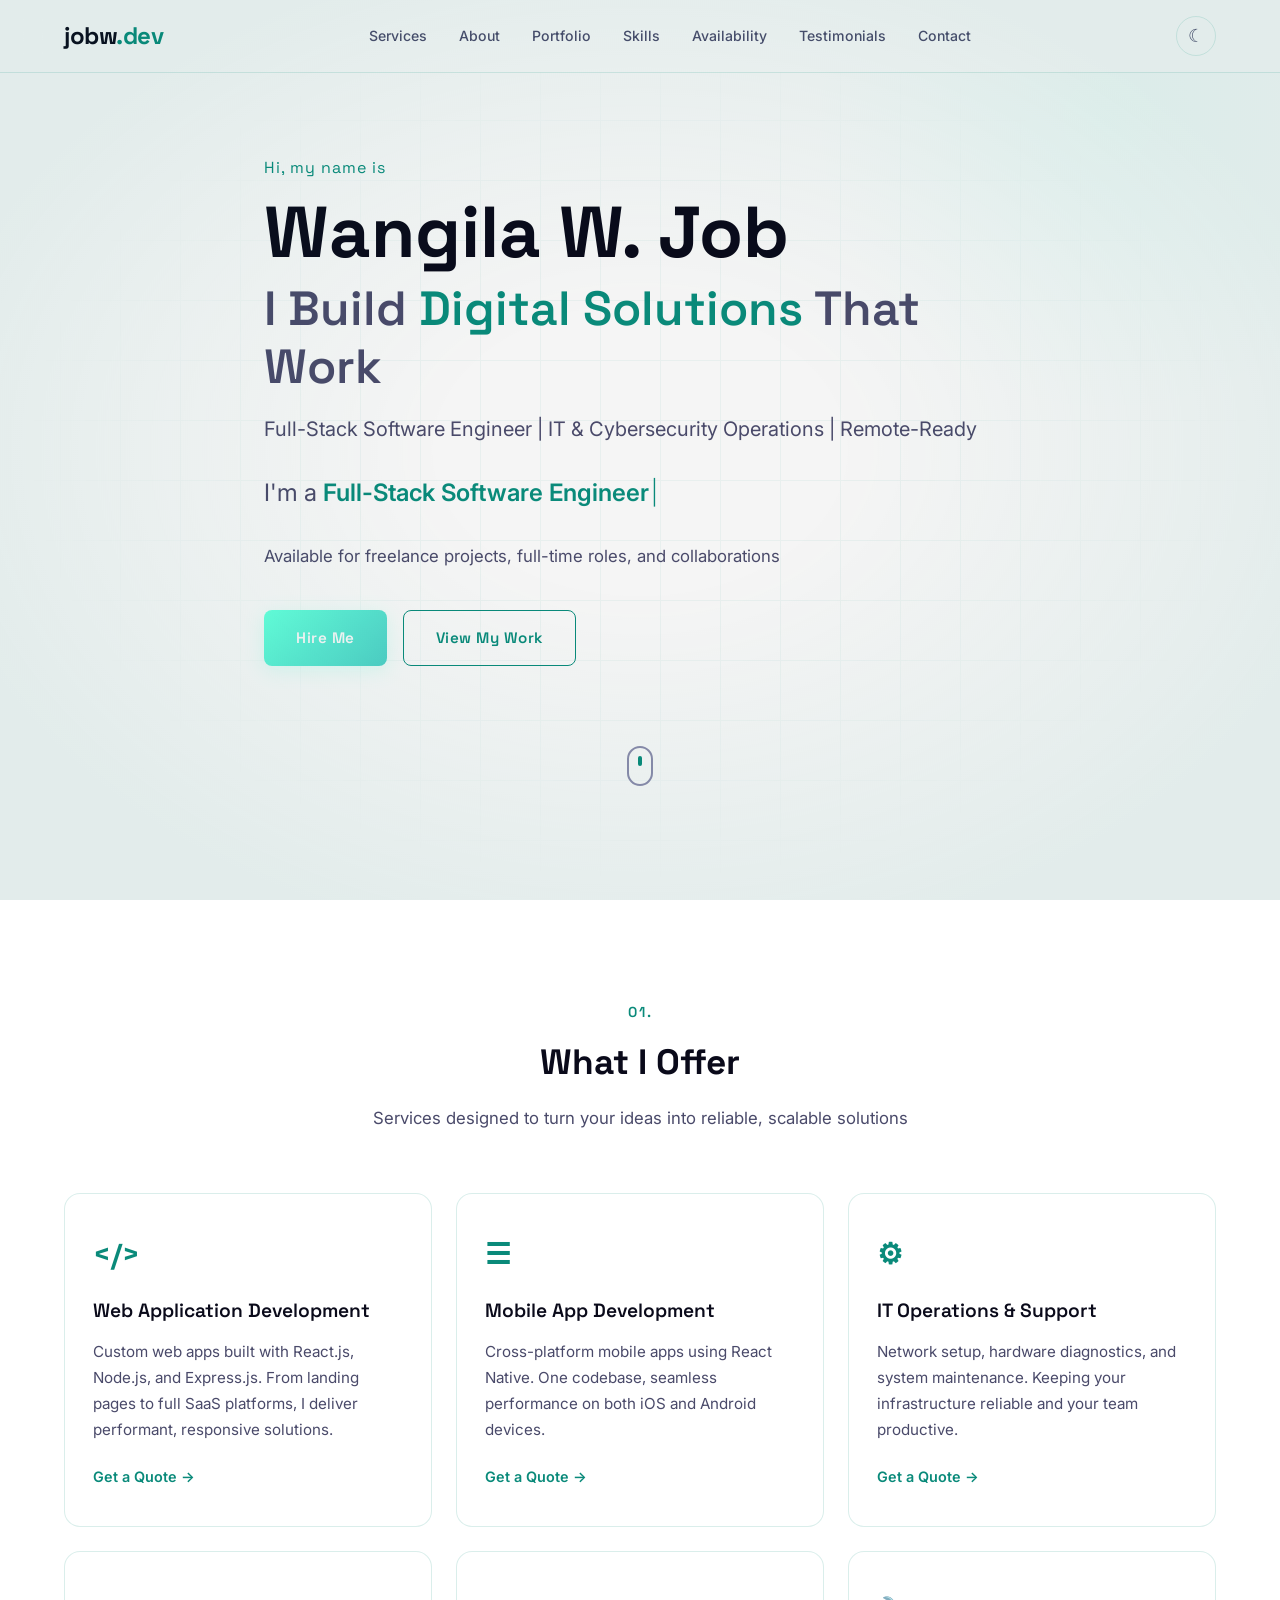
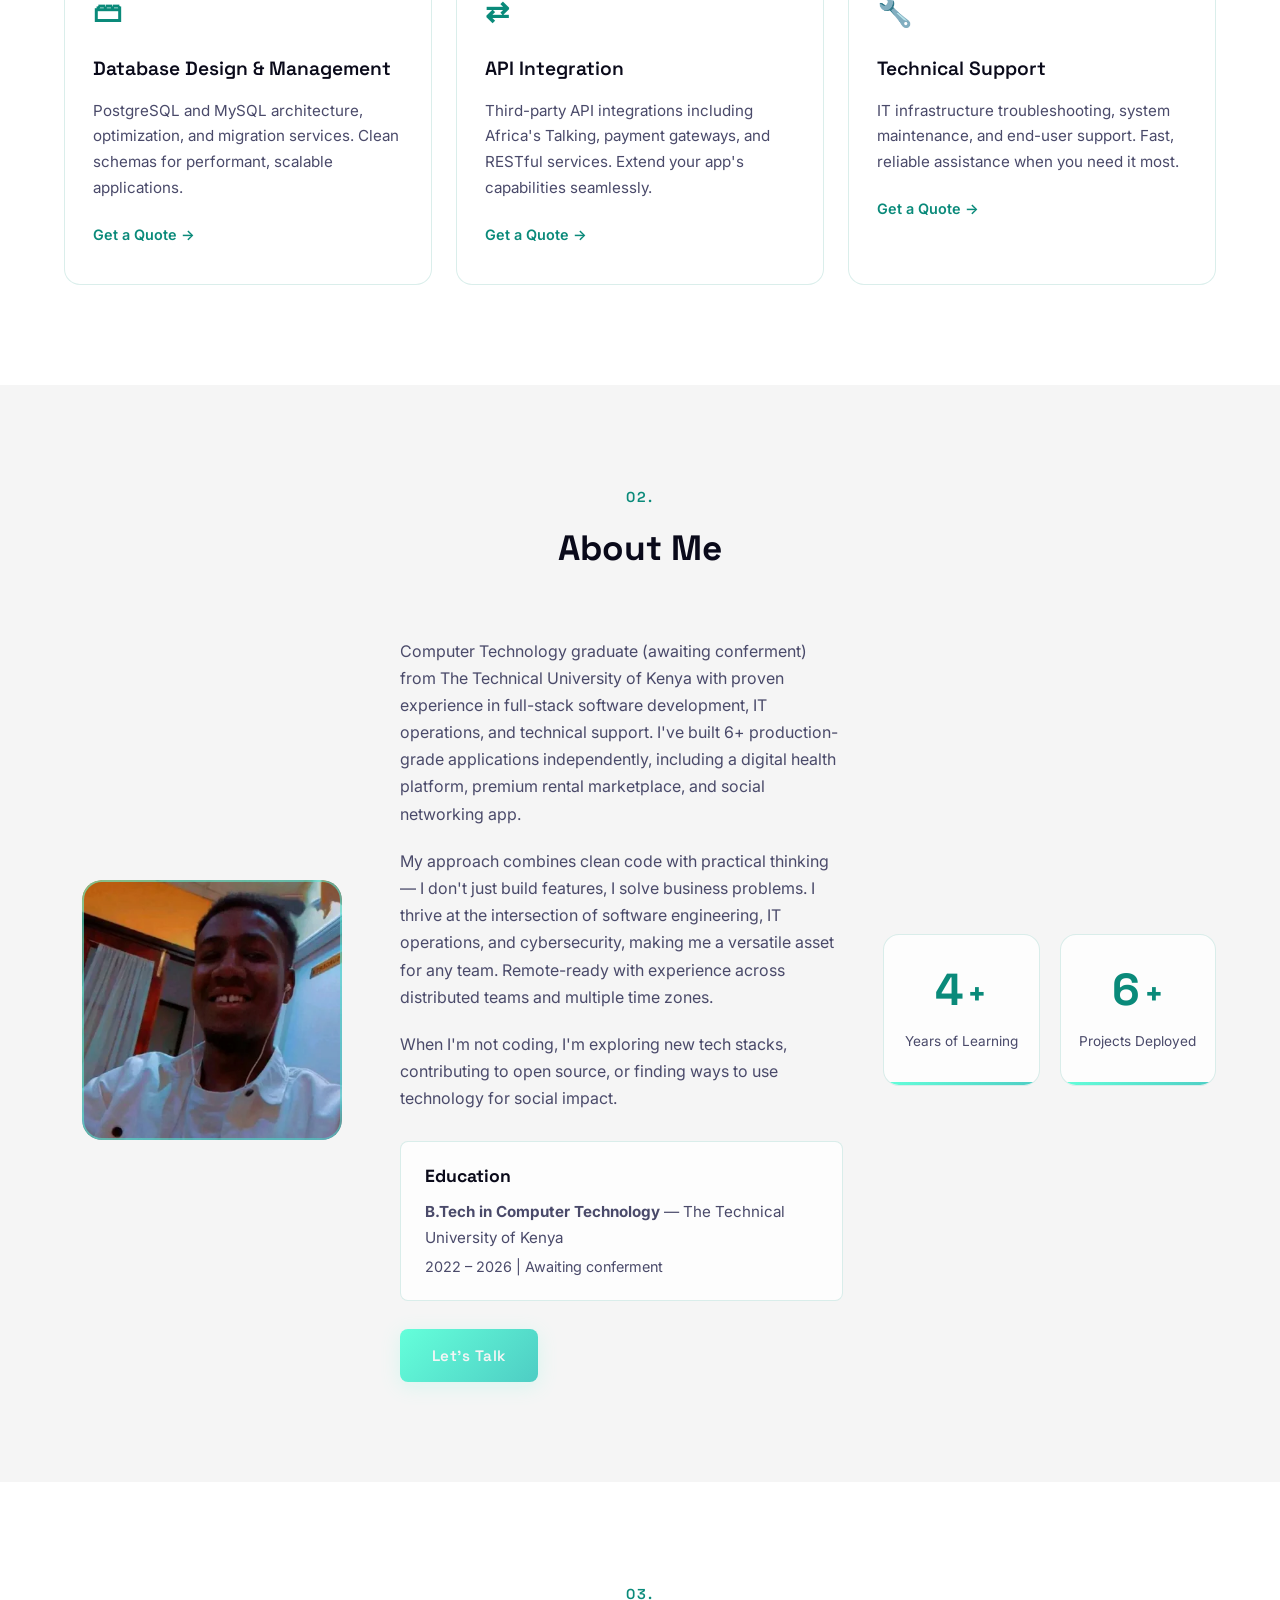
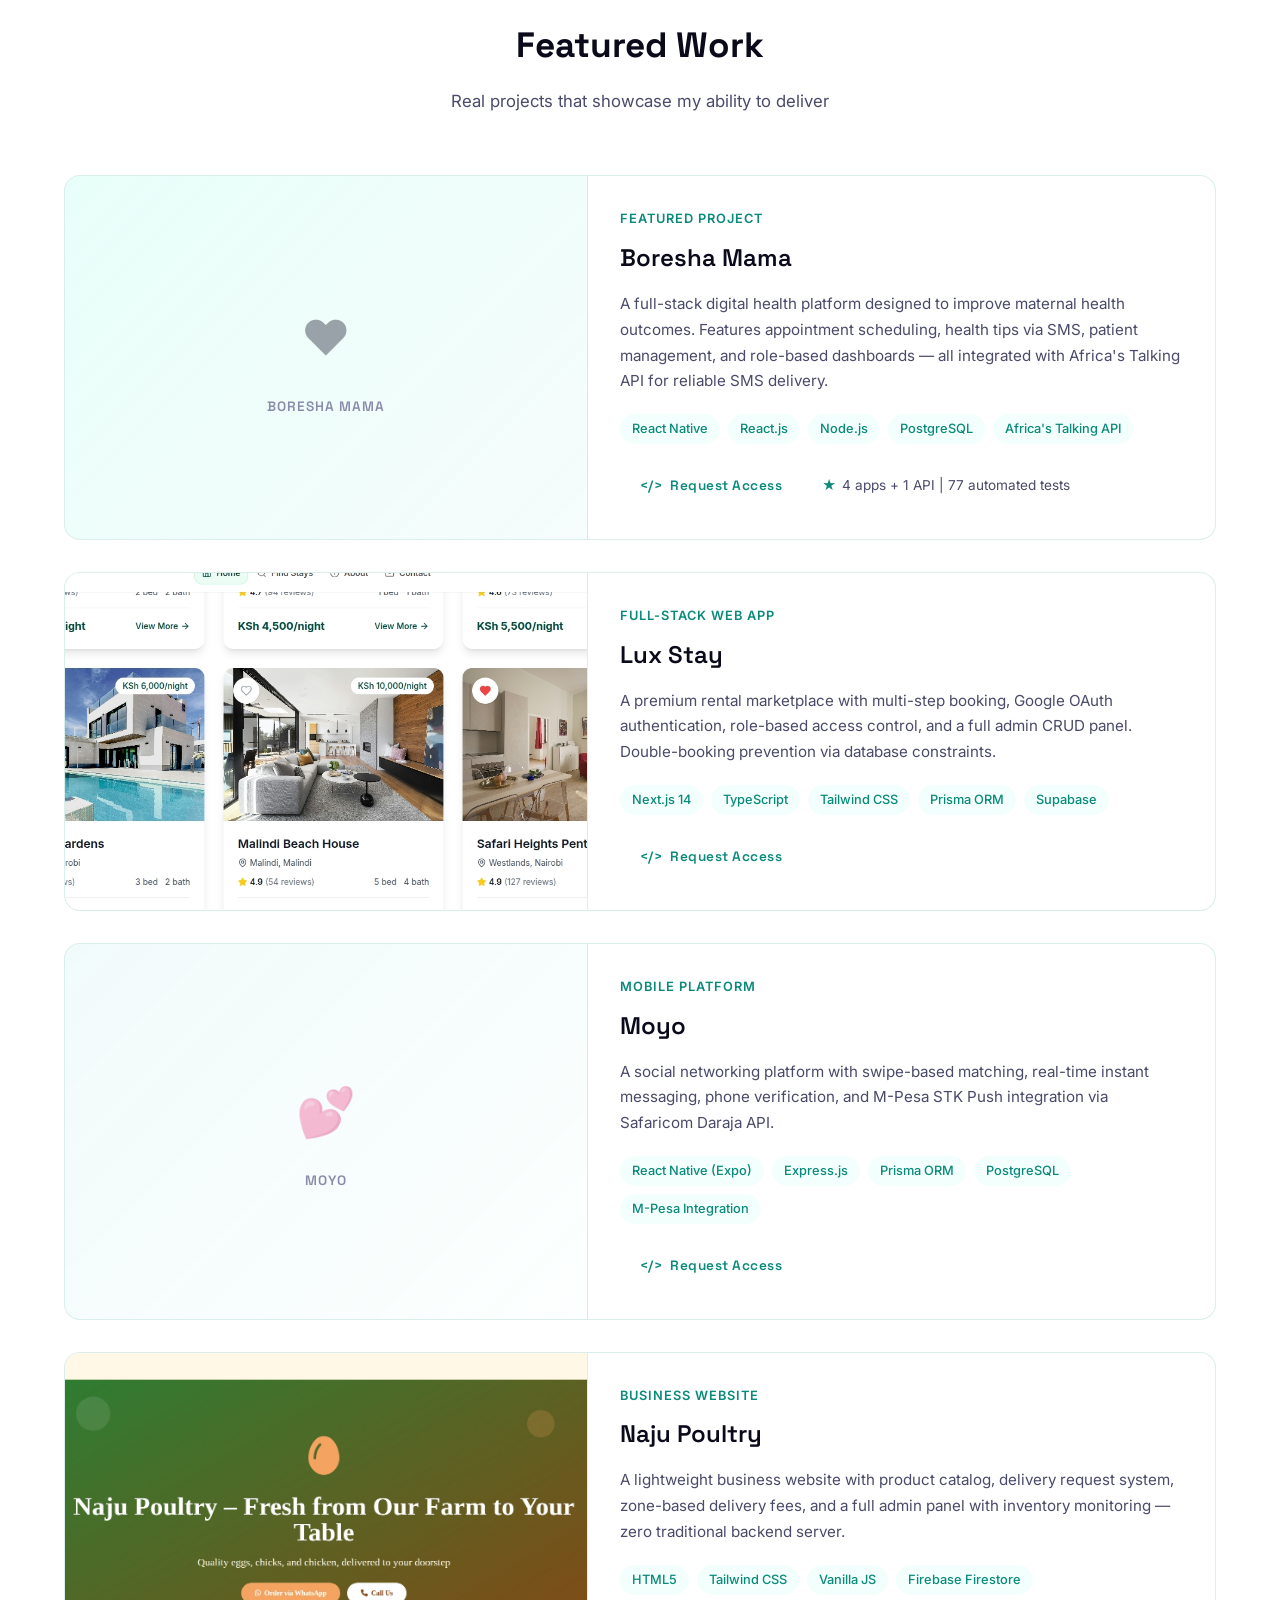
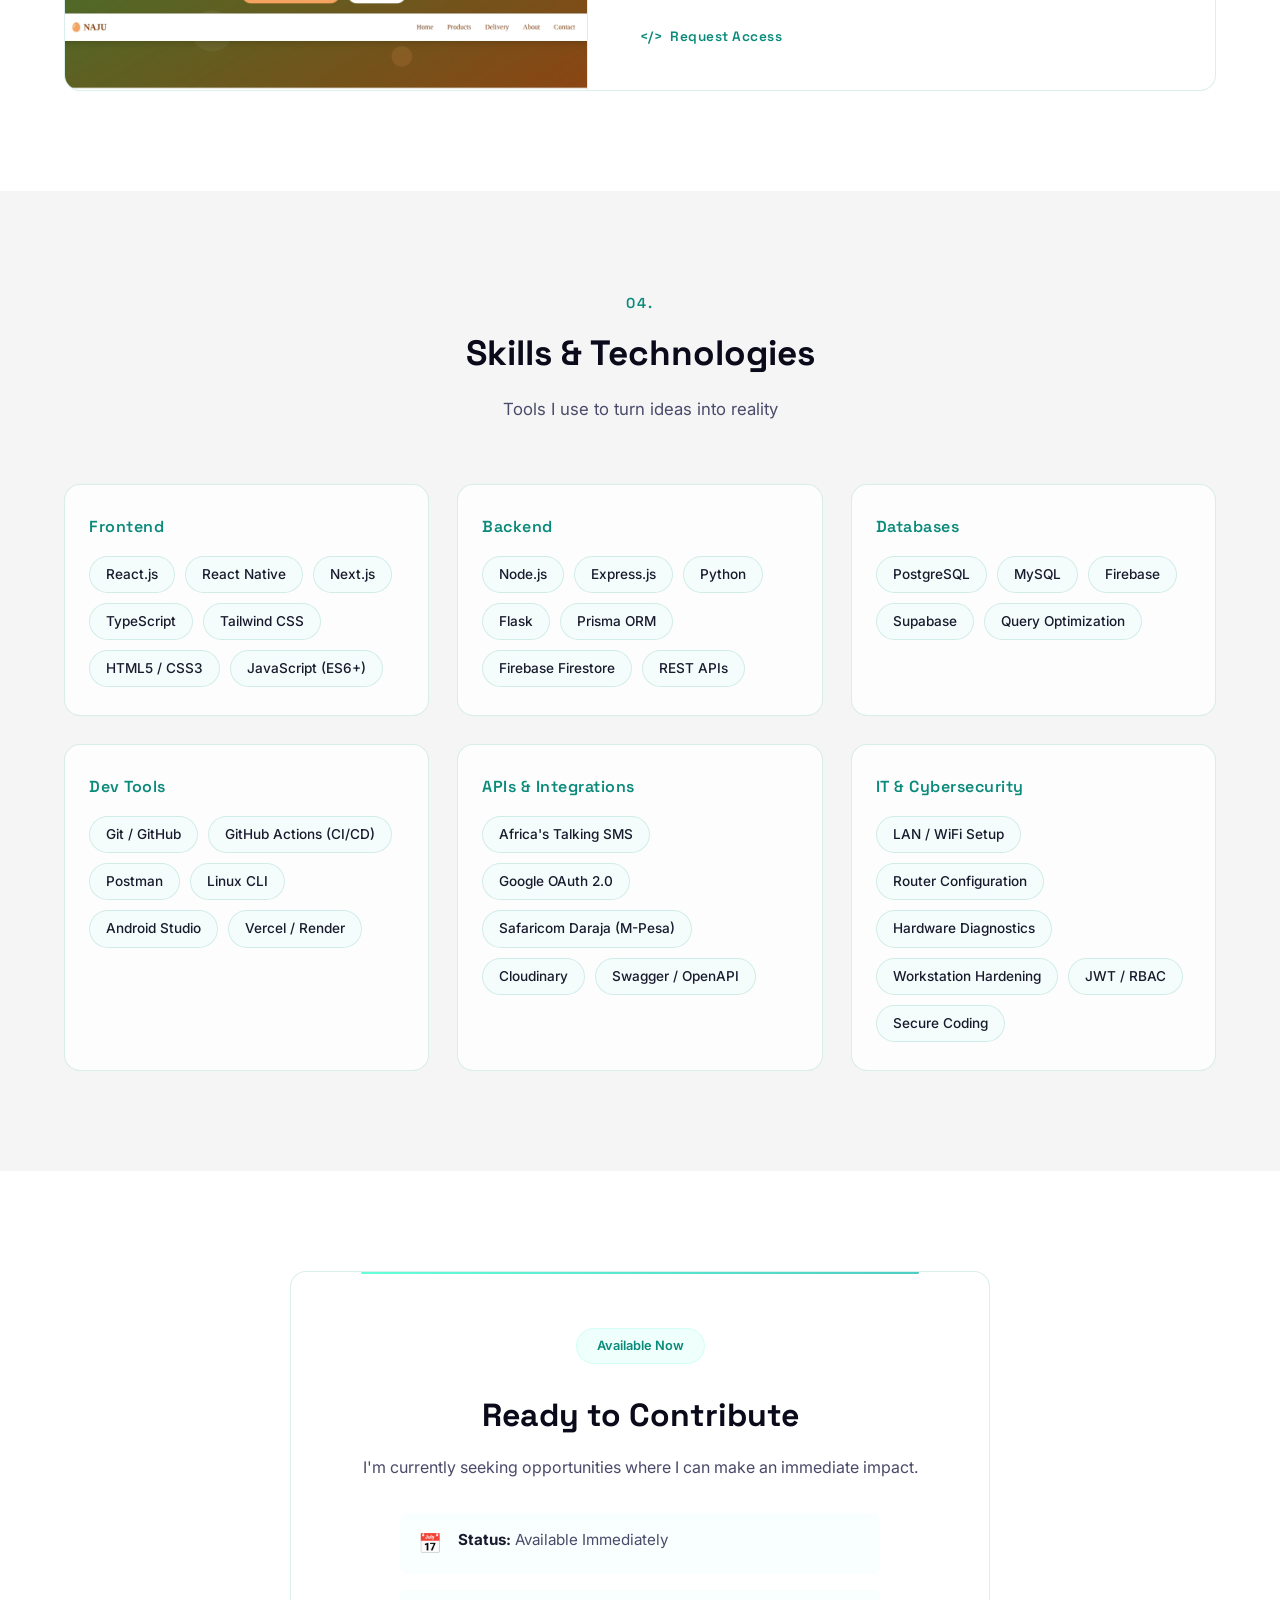
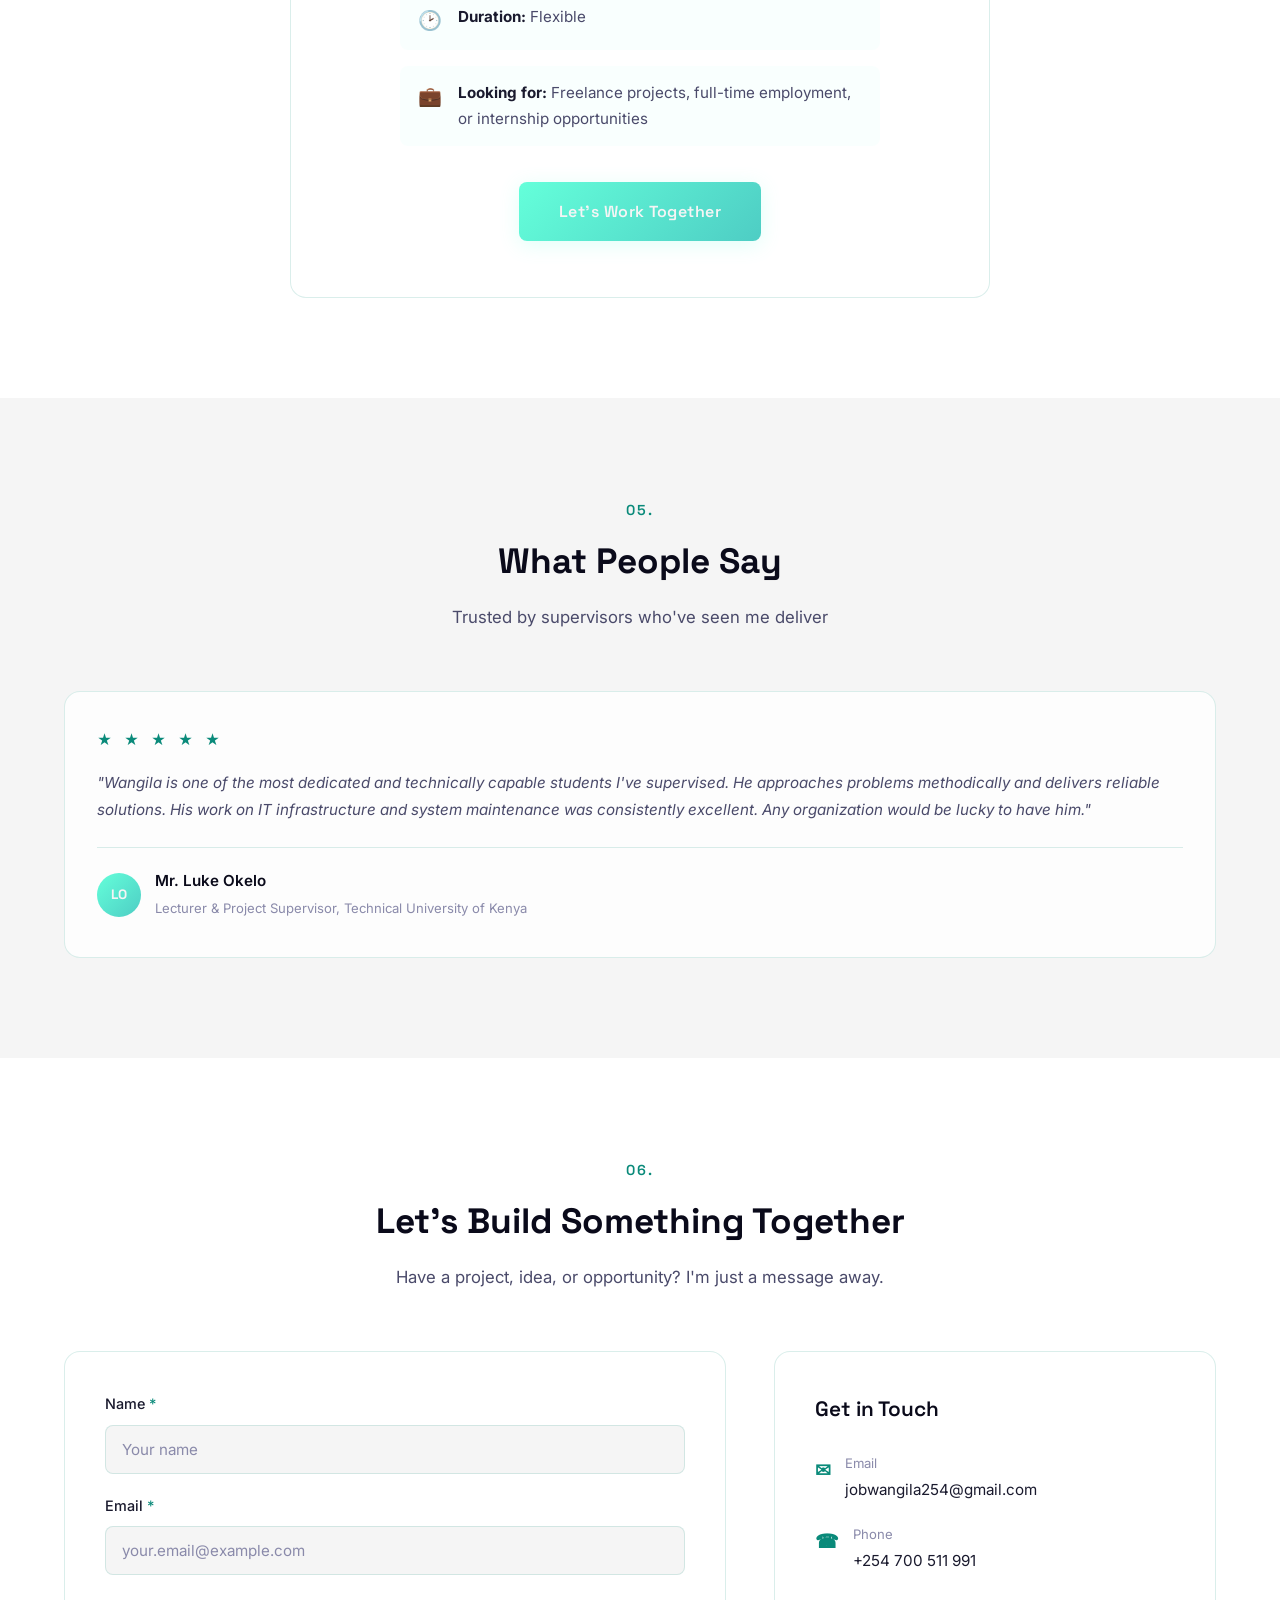
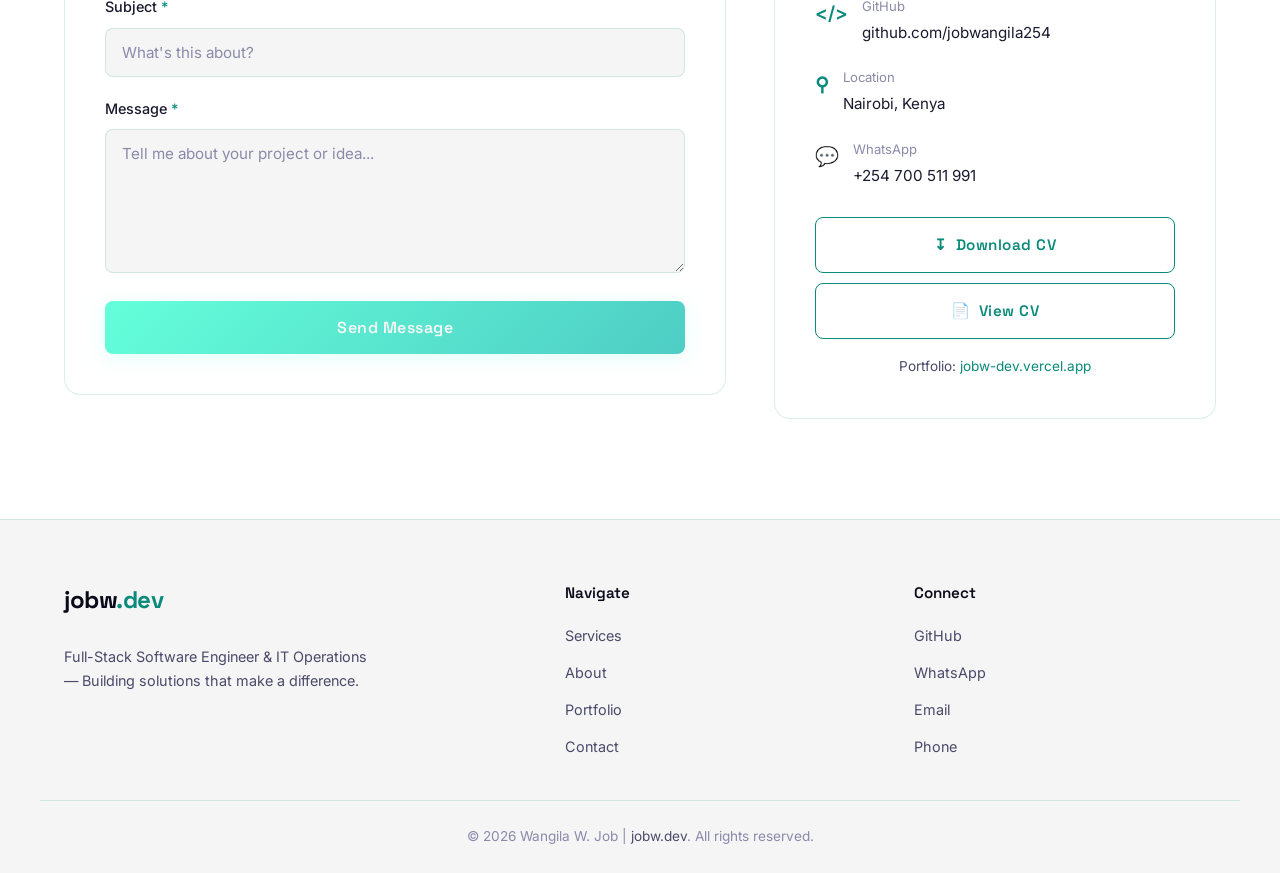
==== commit 264af5e5: "fix: update resume filename, add Python to skills, update CV page" ====
--- a/index.html
+++ b/index.html
@@ -314,6 +314,7 @@
             <div class="skill-tags">
               <span class="skill-tag">Node.js</span>
               <span class="skill-tag">Express.js</span>
+              <span class="skill-tag">Python</span>
               <span class="skill-tag">Flask</span>
               <span class="skill-tag">Prisma ORM</span>
               <span class="skill-tag">Firebase Firestore</span>
@@ -496,7 +497,7 @@
                 </li>
               </ul>
               <div style="display:flex;gap:10px;justify-content:center;flex-wrap:wrap">
-                <a href="Wangila_W_Job-Resume.pdf" class="btn btn-secondary btn-download-cv" aria-label="Download CV" download>
+                <a href="Wangila_W_Job-resume.pdf" class="btn btn-secondary btn-download-cv" aria-label="Download CV" download>
                   <span aria-hidden="true">&#8615;</span> Download CV
                 </a>
                 <a href="/cv" class="btn btn-secondary btn-download-cv" aria-label="View CV online">
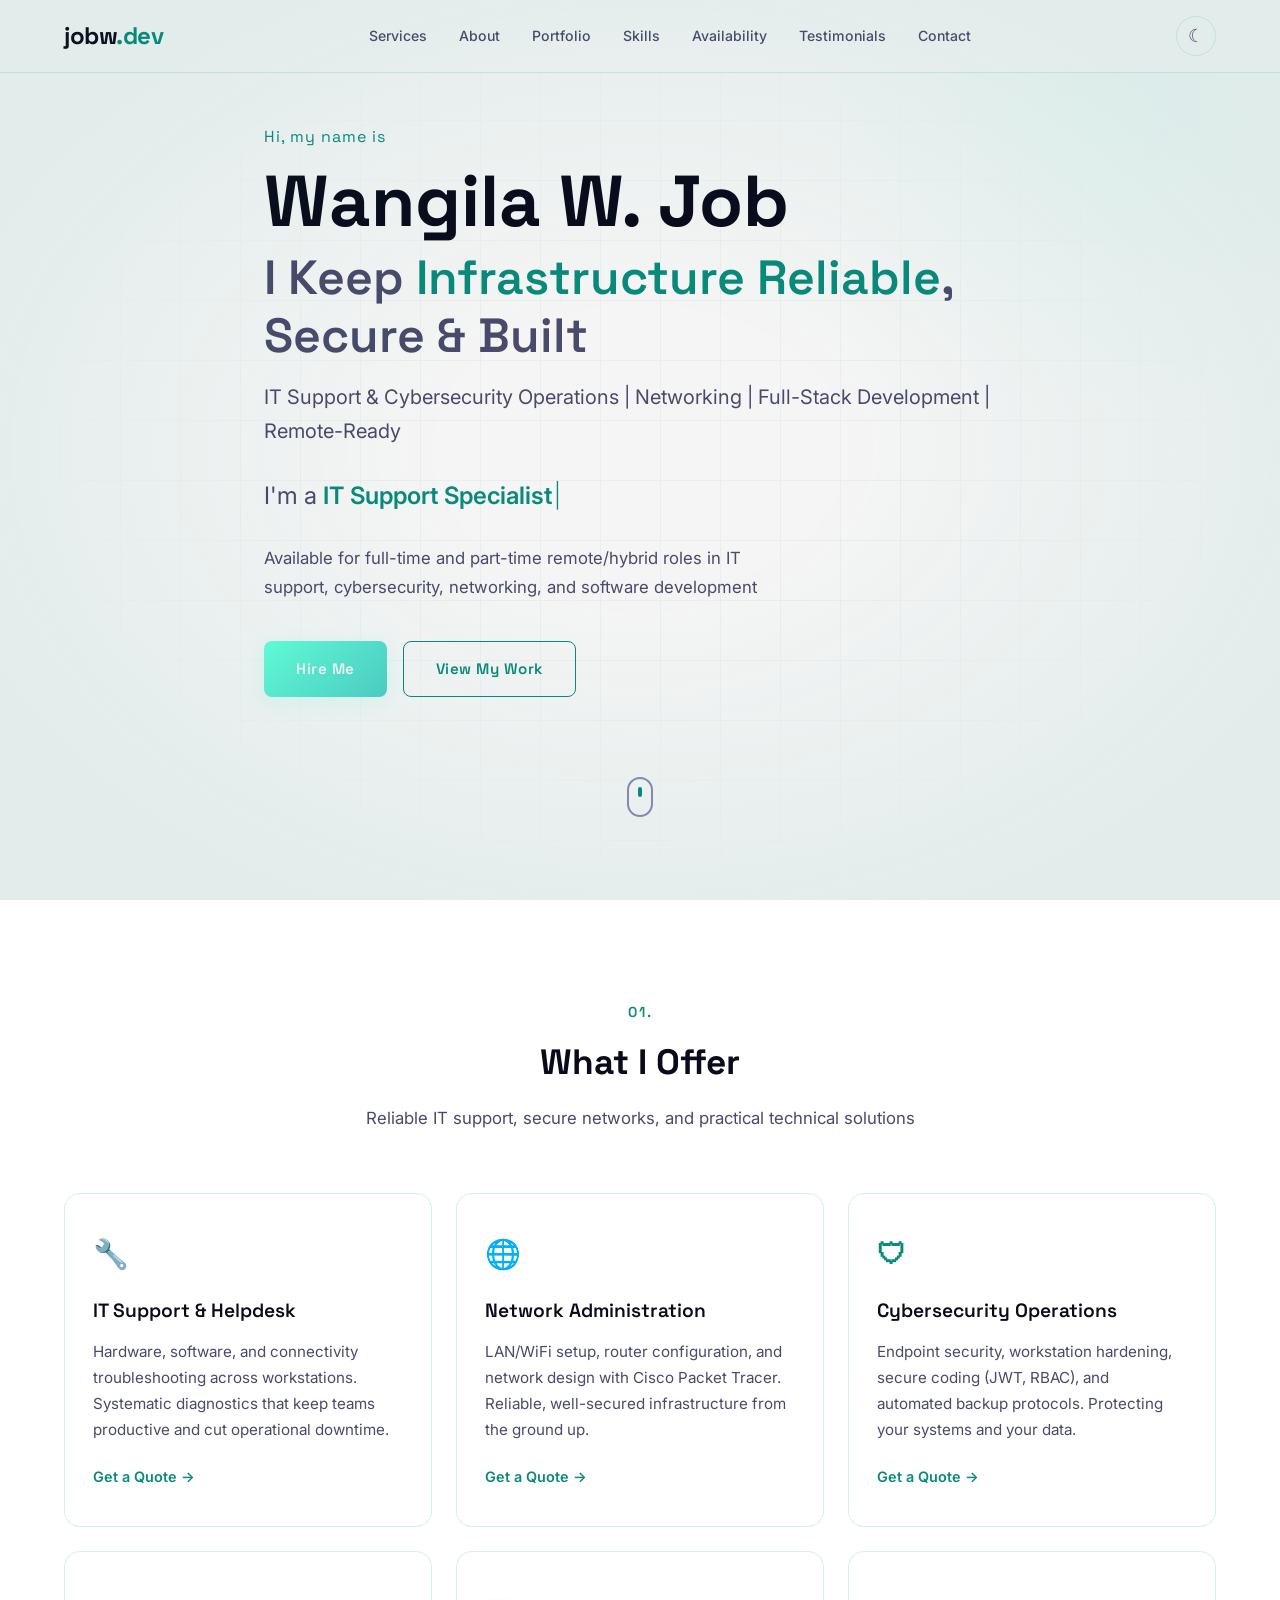
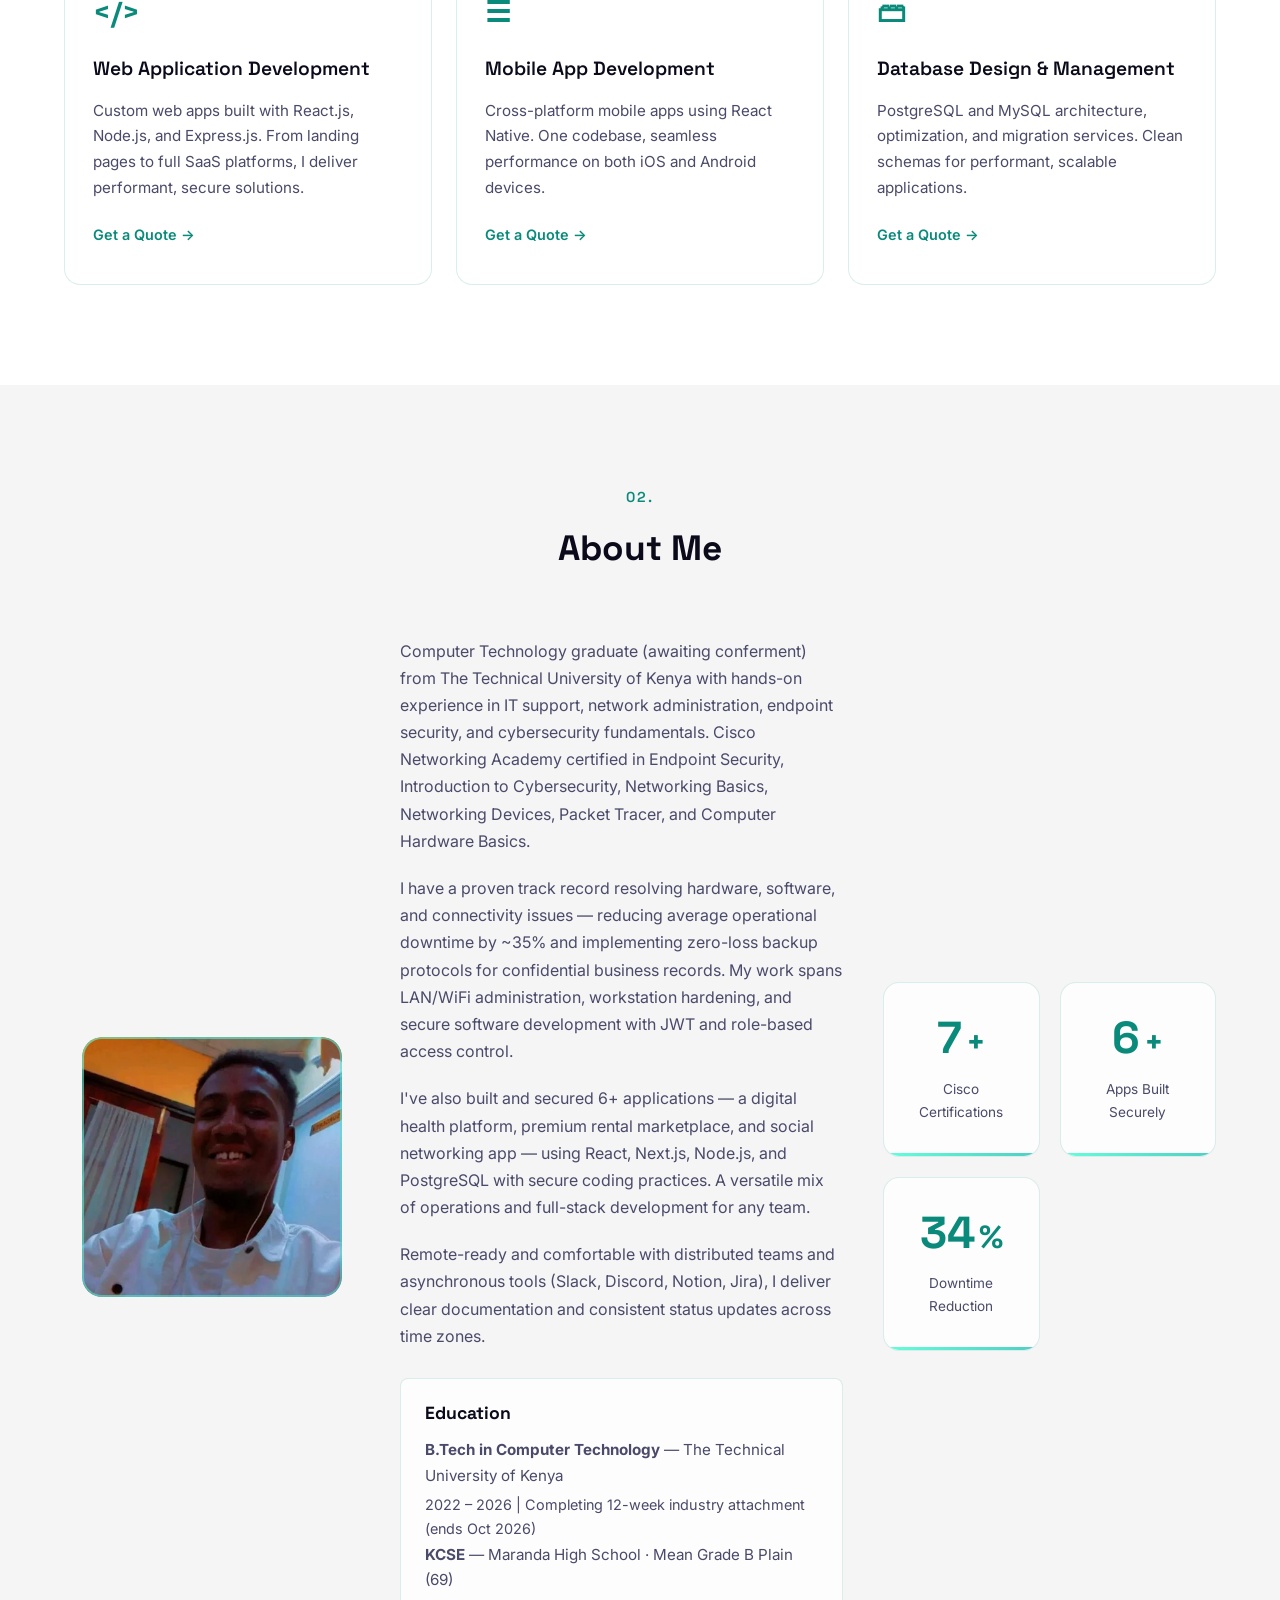
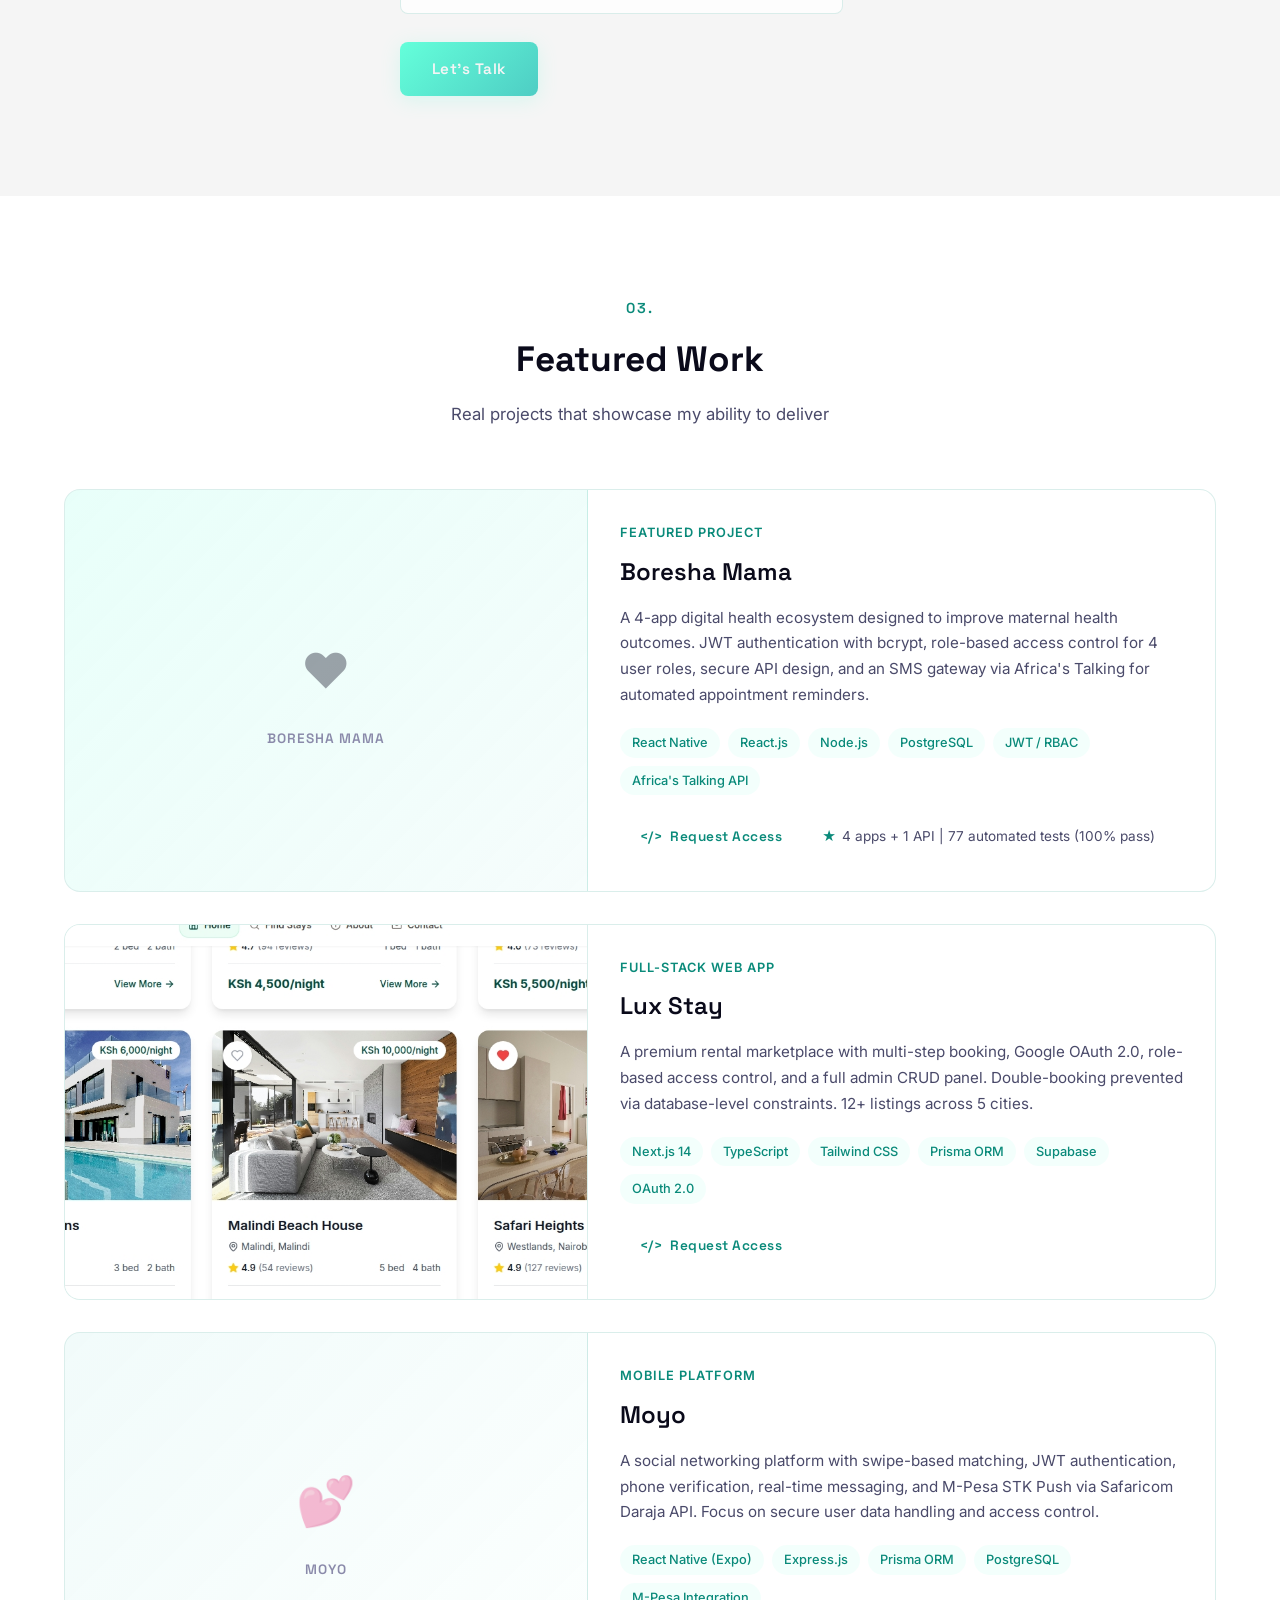
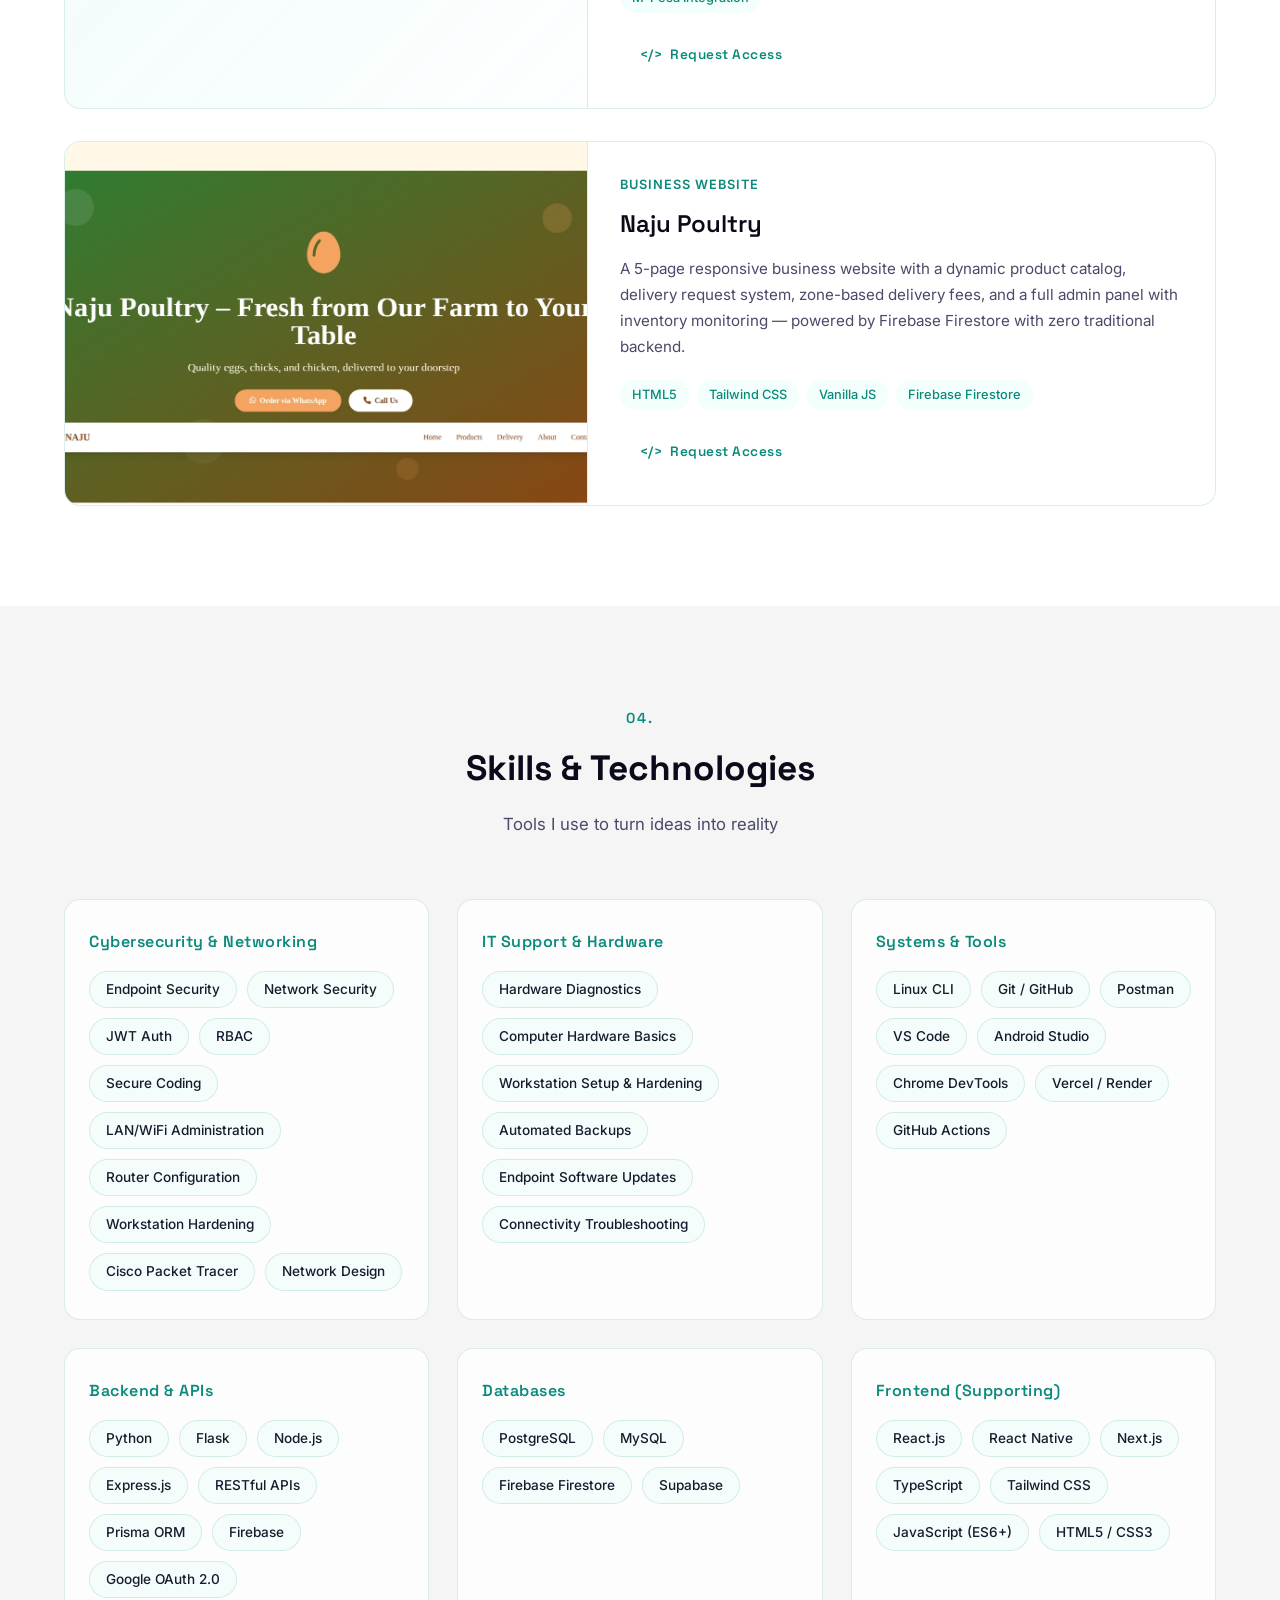
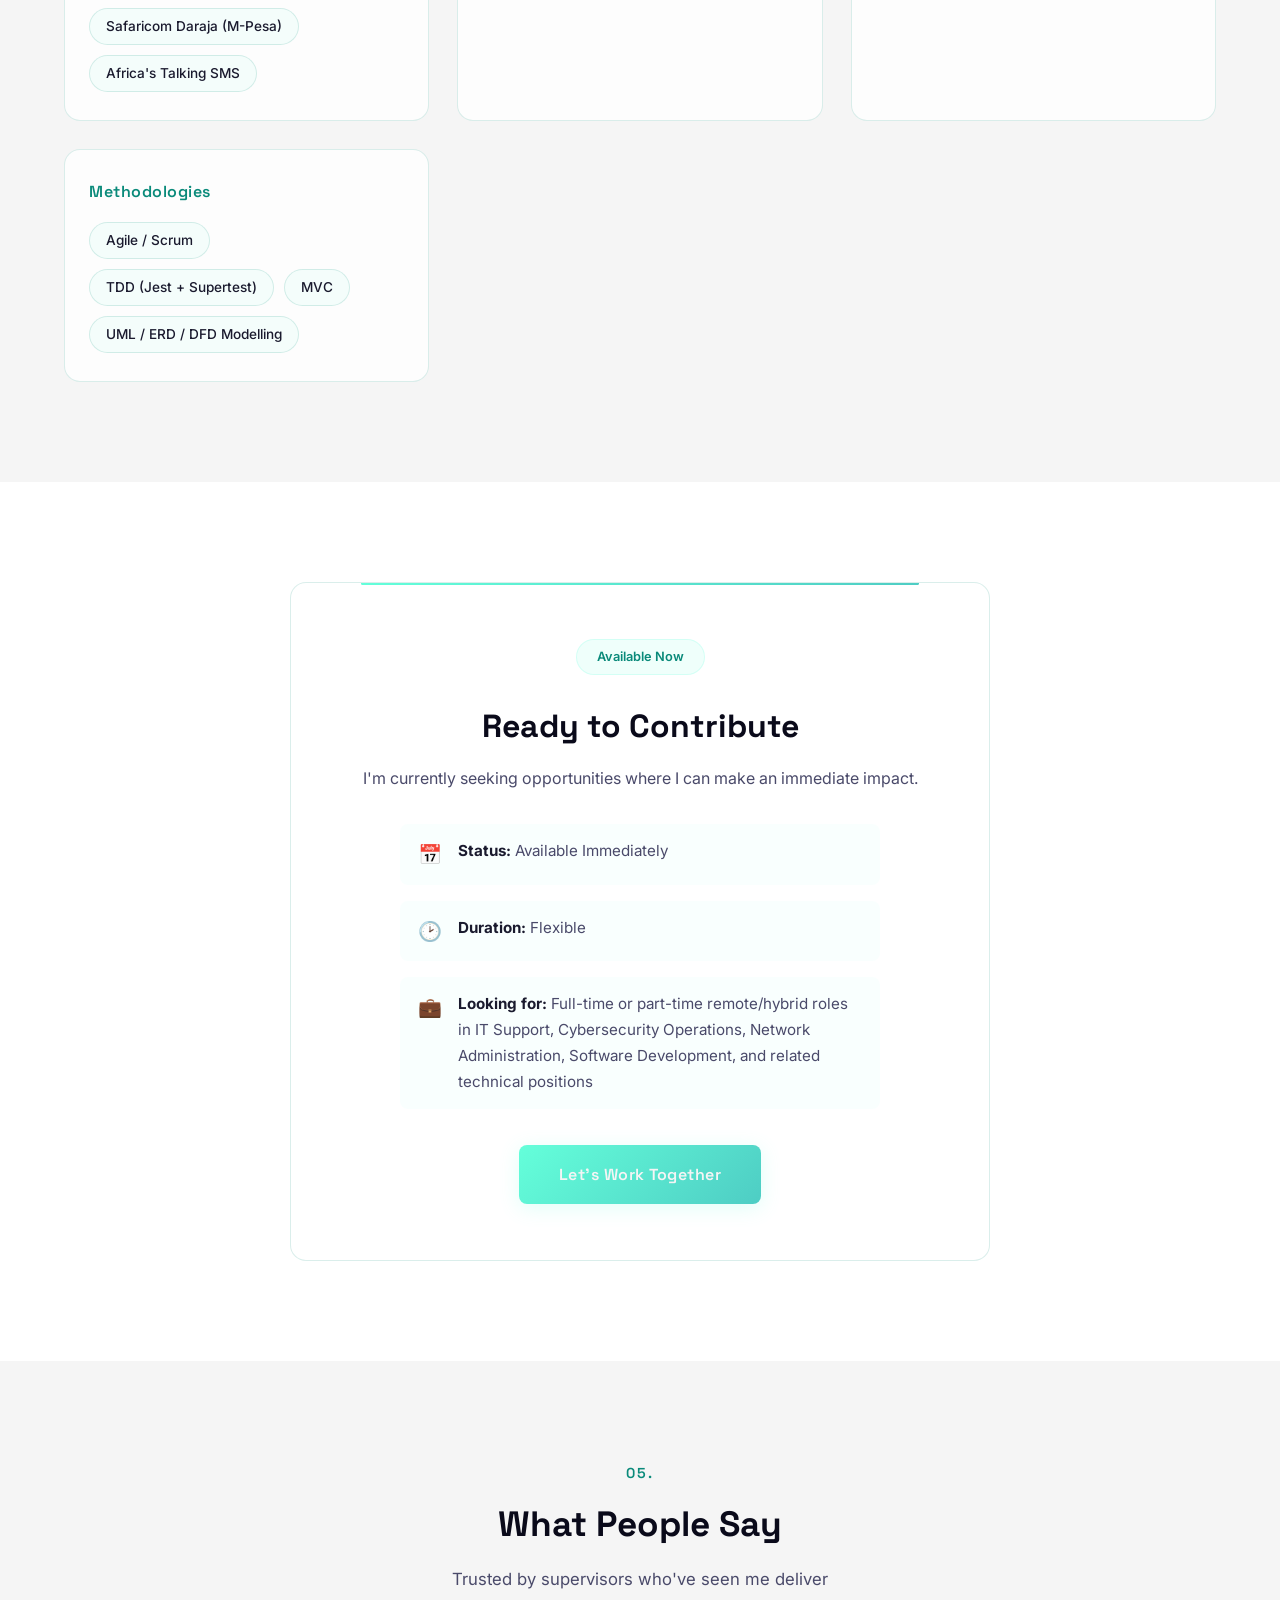
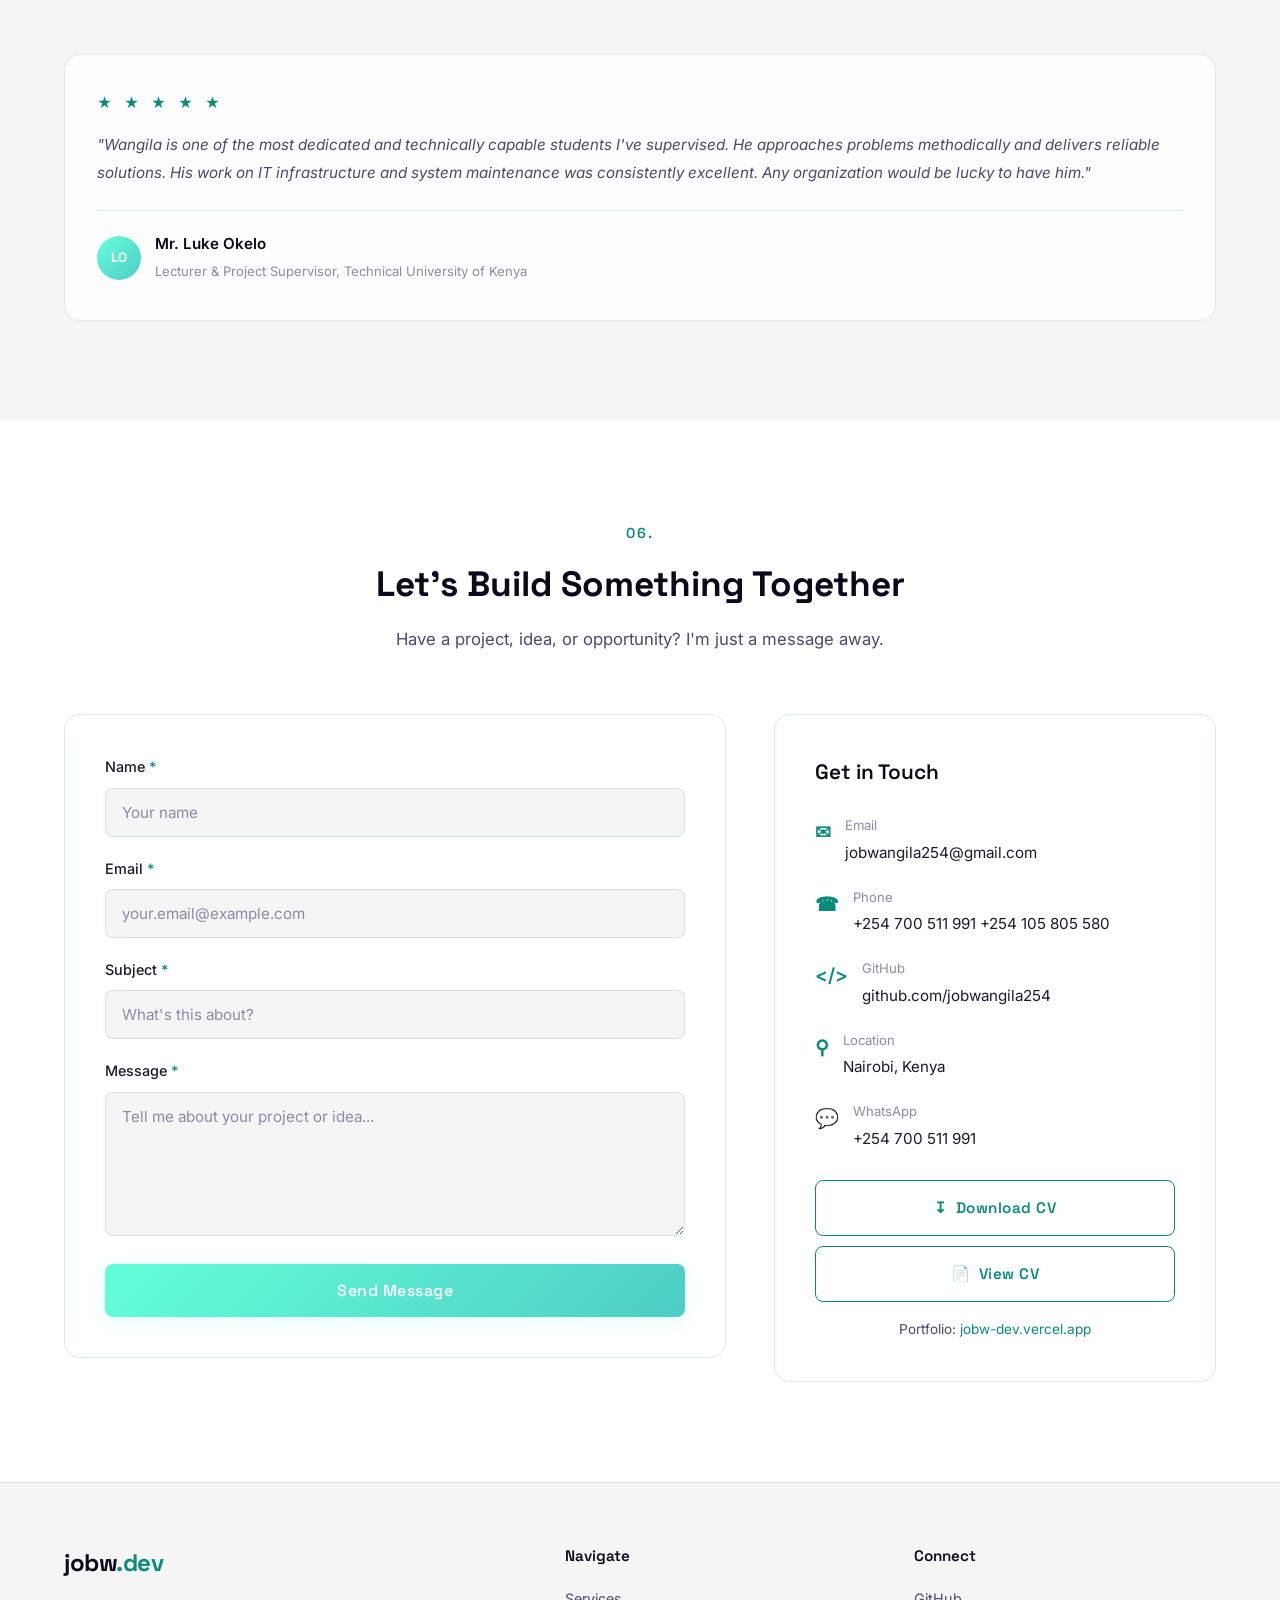
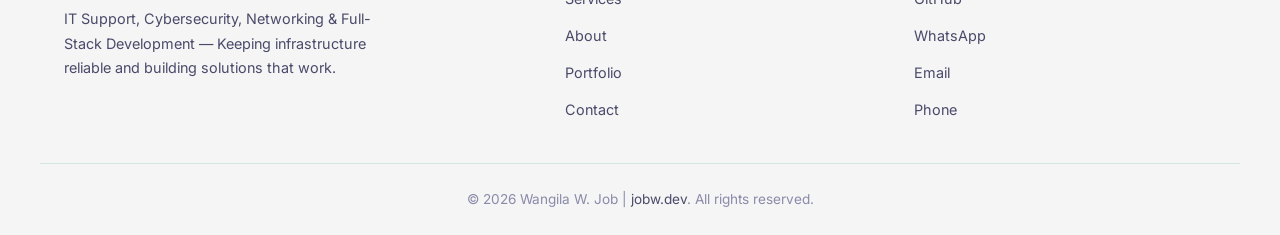
==== commit 79fccb43: "feat: update portfolio to reflect IT support, cybersecurity, networking & full-stack focus" ====
--- a/index.html
+++ b/index.html
@@ -3,15 +3,15 @@
 <head>
   <meta charset="UTF-8">
   <meta name="viewport" content="width=device-width, initial-scale=1.0">
-  <meta name="description" content="Wangila W. Job - Full-Stack Software Engineer, IT Operations & Cybersecurity. Building digital solutions that work. Available for remote opportunities.">
-  <meta name="keywords" content="Wangila Job, full-stack developer, software engineer, cybersecurity, IT operations, Nairobi, Kenya, React, Next.js, Node.js, React Native">
+  <meta name="description" content="Wangila W. Job - IT Support & Cybersecurity Operations, Networking, and Full-Stack Development. Cisco Networking Academy certified. Reducing downtime, securing infrastructure, and building digital solutions. Remote-ready.">
+  <meta name="keywords" content="Wangila Job, IT support, cybersecurity, network administration, networking, full-stack developer, endpoint security, Cisco, Nairobi, Kenya, React, Node.js">
   <meta name="author" content="Wangila W. Job">
-  <meta property="og:title" content="Wangila W. Job | Full-Stack Software Engineer & IT Operations">
-  <meta property="og:description" content="I Build Digital Solutions That Work">
+  <meta property="og:title" content="Wangila W. Job | IT Support & Cybersecurity Operations | Full-Stack Developer">
+  <meta property="og:description" content="I Keep Infrastructure Reliable, Secure, and Digital Solutions That Work">
   <meta property="og:url" content="https://jobw.dev">
   <meta name="theme-color" content="#0a192f">
   <link rel="canonical" href="https://jobw.dev">
-  <title>Wangila W. Job | Full-Stack Software Engineer & IT Operations</title>
+  <title>Wangila W. Job | IT Support, Cybersecurity & Full-Stack Developer</title>
 
   <link rel="preconnect" href="https://fonts.googleapis.com">
   <link rel="preconnect" href="https://fonts.gstatic.com" crossorigin>
@@ -62,16 +62,16 @@
         <p class="hero-greeting" data-aos>Hi, my name is</p>
         <h1 class="hero-name" data-aos>Wangila W. Job</h1>
         <h2 class="hero-title" data-aos>
-          I Build <span class="accent">Digital Solutions</span> That Work
+          I Keep <span class="accent">Infrastructure Reliable</span>, Secure &amp; Built
         </h2>
-        <p class="hero-subtitle" data-aos>Full-Stack Software Engineer | IT &amp; Cybersecurity Operations | Remote-Ready</p>
+        <p class="hero-subtitle" data-aos>IT Support &amp; Cybersecurity Operations | Networking | Full-Stack Development | Remote-Ready</p>
         <div class="hero-typing-wrapper" data-aos>
           <span class="hero-typing-label">I'm a&nbsp;</span>
           <span class="hero-typing" id="typing-text" role="text" aria-live="polite"></span>
           <span class="typing-cursor" aria-hidden="true">|</span>
         </div>
         <p class="hero-tagline" data-aos>
-          Available for freelance projects, full-time roles, and collaborations
+          Available for full-time and part-time remote/hybrid roles in IT support, cybersecurity, networking, and software development
         </p>
         <div class="hero-cta" data-aos>
           <a href="#contact" class="btn btn-primary">Hire Me</a>
@@ -90,13 +90,31 @@
         <div class="section-header" data-aos>
           <span class="section-number">01.</span>
           <h2 id="services-title" class="section-title">What I Offer</h2>
-          <p class="section-subtitle">Services designed to turn your ideas into reliable, scalable solutions</p>
+          <p class="section-subtitle">Reliable IT support, secure networks, and practical technical solutions</p>
         </div>
         <div class="services-grid">
+          <article class="service-card" data-aos role="article">
+            <div class="service-icon" aria-hidden="true">&#128295;</div>
+            <h3 class="service-title">IT Support &amp; Helpdesk</h3>
+            <p class="service-desc">Hardware, software, and connectivity troubleshooting across workstations. Systematic diagnostics that keep teams productive and cut operational downtime.</p>
+            <a href="#contact" class="service-cta">Get a Quote &rarr;</a>
+          </article>
+          <article class="service-card" data-aos role="article">
+            <div class="service-icon" aria-hidden="true">&#127760;</div>
+            <h3 class="service-title">Network Administration</h3>
+            <p class="service-desc">LAN/WiFi setup, router configuration, and network design with Cisco Packet Tracer. Reliable, well-secured infrastructure from the ground up.</p>
+            <a href="#contact" class="service-cta">Get a Quote &rarr;</a>
+          </article>
+          <article class="service-card" data-aos role="article">
+            <div class="service-icon" aria-hidden="true">&#128737;</div>
+            <h3 class="service-title">Cybersecurity Operations</h3>
+            <p class="service-desc">Endpoint security, workstation hardening, secure coding (JWT, RBAC), and automated backup protocols. Protecting your systems and your data.</p>
+            <a href="#contact" class="service-cta">Get a Quote &rarr;</a>
+          </article>
           <article class="service-card" data-aos role="article">
             <div class="service-icon" aria-hidden="true">&#60;&#47;&#62;</div>
             <h3 class="service-title">Web Application Development</h3>
-            <p class="service-desc">Custom web apps built with React.js, Node.js, and Express.js. From landing pages to full SaaS platforms, I deliver performant, responsive solutions.</p>
+            <p class="service-desc">Custom web apps built with React.js, Node.js, and Express.js. From landing pages to full SaaS platforms, I deliver performant, secure solutions.</p>
             <a href="#contact" class="service-cta">Get a Quote &rarr;</a>
           </article>
           <article class="service-card" data-aos role="article">
@@ -106,27 +124,9 @@
             <a href="#contact" class="service-cta">Get a Quote &rarr;</a>
           </article>
           <article class="service-card" data-aos role="article">
-            <div class="service-icon" aria-hidden="true">&#9881;</div>
-            <h3 class="service-title">IT Operations &amp; Support</h3>
-            <p class="service-desc">Network setup, hardware diagnostics, and system maintenance. Keeping your infrastructure reliable and your team productive.</p>
-            <a href="#contact" class="service-cta">Get a Quote &rarr;</a>
-          </article>
-          <article class="service-card" data-aos role="article">
             <div class="service-icon" aria-hidden="true">&#128451;</div>
             <h3 class="service-title">Database Design &amp; Management</h3>
             <p class="service-desc">PostgreSQL and MySQL architecture, optimization, and migration services. Clean schemas for performant, scalable applications.</p>
-            <a href="#contact" class="service-cta">Get a Quote &rarr;</a>
-          </article>
-          <article class="service-card" data-aos role="article">
-            <div class="service-icon" aria-hidden="true">&#8644;</div>
-            <h3 class="service-title">API Integration</h3>
-            <p class="service-desc">Third-party API integrations including Africa's Talking, payment gateways, and RESTful services. Extend your app's capabilities seamlessly.</p>
-            <a href="#contact" class="service-cta">Get a Quote &rarr;</a>
-          </article>
-          <article class="service-card" data-aos role="article">
-            <div class="service-icon" aria-hidden="true">&#128295;</div>
-            <h3 class="service-title">Technical Support</h3>
-            <p class="service-desc">IT infrastructure troubleshooting, system maintenance, and end-user support. Fast, reliable assistance when you need it most.</p>
             <a href="#contact" class="service-cta">Get a Quote &rarr;</a>
           </article>
         </div>
@@ -147,26 +147,33 @@
             </div>
           </div>
           <div class="about-text" data-aos>
-            <p>Computer Technology graduate (awaiting conferment) from The Technical University of Kenya with proven experience in full-stack software development, IT operations, and technical support. I've built 6+ production-grade applications independently, including a digital health platform, premium rental marketplace, and social networking app.</p>
-            <p>My approach combines clean code with practical thinking — I don't just build features, I solve business problems. I thrive at the intersection of software engineering, IT operations, and cybersecurity, making me a versatile asset for any team. Remote-ready with experience across distributed teams and multiple time zones.</p>
-            <p>When I'm not coding, I'm exploring new tech stacks, contributing to open source, or finding ways to use technology for social impact.</p>
+            <p>Computer Technology graduate (awaiting conferment) from The Technical University of Kenya with hands-on experience in IT support, network administration, endpoint security, and cybersecurity fundamentals. Cisco Networking Academy certified in Endpoint Security, Introduction to Cybersecurity, Networking Basics, Networking Devices, Packet Tracer, and Computer Hardware Basics.</p>
+            <p>I have a proven track record resolving hardware, software, and connectivity issues — reducing average operational downtime by ~35% and implementing zero-loss backup protocols for confidential business records. My work spans LAN/WiFi administration, workstation hardening, and secure software development with JWT and role-based access control.</p>
+            <p>I've also built and secured 6+ applications — a digital health platform, premium rental marketplace, and social networking app — using React, Next.js, Node.js, and PostgreSQL with secure coding practices. A versatile mix of operations and full-stack development for any team.</p>
+            <p>Remote-ready and comfortable with distributed teams and asynchronous tools (Slack, Discord, Notion, Jira), I deliver clear documentation and consistent status updates across time zones.</p>
             <div class="about-education" data-aos>
               <h3>Education</h3>
               <p><strong>B.Tech in Computer Technology</strong> &mdash; The Technical University of Kenya</p>
-              <p style="font-size:0.9rem;margin-top:4px">2022 &ndash; 2026 | Awaiting conferment</p>
+              <p style="font-size:0.9rem;margin-top:4px">2022 &ndash; 2026 | Completing 12-week industry attachment (ends Oct 2026)</p>
+              <p><strong>KCSE</strong> &mdash; Maranda High School &middot; Mean Grade B Plain (69)</p>
             </div>
             <a href="#contact" class="btn btn-primary">Let's Talk</a>
           </div>
           <div class="about-stats" data-aos>
             <div class="stat-item">
-              <span class="stat-number" data-count="4">0</span>
+              <span class="stat-number" data-count="7">0</span>
               <span class="stat-plus">+</span>
-              <span class="stat-label">Years of Learning</span>
+              <span class="stat-label">Cisco Certifications</span>
             </div>
             <div class="stat-item">
               <span class="stat-number" data-count="6">0</span>
               <span class="stat-plus">+</span>
-              <span class="stat-label">Projects Deployed</span>
+              <span class="stat-label">Apps Built Securely</span>
+            </div>
+            <div class="stat-item">
+              <span class="stat-number" data-count="35">0</span>
+              <span class="stat-plus stat-percent">%</span>
+              <span class="stat-label">Downtime Reduction</span>
             </div>
           </div>
         </div>
@@ -192,12 +199,13 @@
               <div class="project-info">
                 <span class="project-label">Featured Project</span>
                 <h3 class="project-title">Boresha Mama</h3>
-                <p class="project-desc">A full-stack digital health platform designed to improve maternal health outcomes. Features appointment scheduling, health tips via SMS, patient management, and role-based dashboards — all integrated with Africa's Talking API for reliable SMS delivery.</p>
+                <p class="project-desc">A 4-app digital health ecosystem designed to improve maternal health outcomes. JWT authentication with bcrypt, role-based access control for 4 user roles, secure API design, and an SMS gateway via Africa's Talking for automated appointment reminders.</p>
                 <ul class="project-tech">
                   <li>React Native</li>
                   <li>React.js</li>
                   <li>Node.js</li>
                   <li>PostgreSQL</li>
+                  <li>JWT / RBAC</li>
                   <li>Africa's Talking API</li>
                 </ul>
                 <div class="project-links">
@@ -205,7 +213,7 @@
                     <span aria-hidden="true">&lt;/&gt;</span> Request Access
                   </a>
                   <span class="project-achievement">
-                    <span aria-hidden="true">&#9733;</span> 4 apps + 1 API | 77 automated tests
+                    <span aria-hidden="true">&#9733;</span> 4 apps + 1 API | 77 automated tests (100% pass)
                   </span>
                 </div>
               </div>
@@ -219,13 +227,14 @@
               <div class="project-info">
                 <span class="project-label">Full-Stack Web App</span>
                 <h3 class="project-title">Lux Stay</h3>
-                <p class="project-desc">A premium rental marketplace with multi-step booking, Google OAuth authentication, role-based access control, and a full admin CRUD panel. Double-booking prevention via database constraints.</p>
+                <p class="project-desc">A premium rental marketplace with multi-step booking, Google OAuth 2.0, role-based access control, and a full admin CRUD panel. Double-booking prevented via database-level constraints. 12+ listings across 5 cities.</p>
                 <ul class="project-tech">
                   <li>Next.js 14</li>
                   <li>TypeScript</li>
                   <li>Tailwind CSS</li>
                   <li>Prisma ORM</li>
                   <li>Supabase</li>
+                  <li>OAuth 2.0</li>
                 </ul>
                 <div class="project-links">
                   <a href="https://github.com/jobwangila254" target="_blank" rel="noopener noreferrer" class="btn btn-sm" aria-label="View my GitHub profile for project access">
@@ -246,7 +255,7 @@
               <div class="project-info">
                 <span class="project-label">Mobile Platform</span>
                 <h3 class="project-title">Moyo</h3>
-                <p class="project-desc">A social networking platform with swipe-based matching, real-time instant messaging, phone verification, and M-Pesa STK Push integration via Safaricom Daraja API.</p>
+                <p class="project-desc">A social networking platform with swipe-based matching, JWT authentication, phone verification, real-time messaging, and M-Pesa STK Push via Safaricom Daraja API. Focus on secure user data handling and access control.</p>
                 <ul class="project-tech">
                   <li>React Native (Expo)</li>
                   <li>Express.js</li>
@@ -270,7 +279,7 @@
               <div class="project-info">
                 <span class="project-label">Business Website</span>
                 <h3 class="project-title">Naju Poultry</h3>
-                <p class="project-desc">A lightweight business website with product catalog, delivery request system, zone-based delivery fees, and a full admin panel with inventory monitoring — zero traditional backend server.</p>
+                <p class="project-desc">A 5-page responsive business website with a dynamic product catalog, delivery request system, zone-based delivery fees, and a full admin panel with inventory monitoring — powered by Firebase Firestore with zero traditional backend.</p>
                 <ul class="project-tech">
                   <li>HTML5</li>
                   <li>Tailwind CSS</li>
@@ -298,69 +307,87 @@
         </div>
         <div class="skills-grid">
           <div class="skill-category" data-aos>
-            <h3 class="skill-category-title">Frontend</h3>
+            <h3 class="skill-category-title">Cybersecurity &amp; Networking</h3>
+            <div class="skill-tags">
+              <span class="skill-tag">Endpoint Security</span>
+              <span class="skill-tag">Network Security</span>
+              <span class="skill-tag">JWT Auth</span>
+              <span class="skill-tag">RBAC</span>
+              <span class="skill-tag">Secure Coding</span>
+              <span class="skill-tag">LAN/WiFi Administration</span>
+              <span class="skill-tag">Router Configuration</span>
+              <span class="skill-tag">Workstation Hardening</span>
+              <span class="skill-tag">Cisco Packet Tracer</span>
+              <span class="skill-tag">Network Design</span>
+            </div>
+          </div>
+          <div class="skill-category" data-aos>
+            <h3 class="skill-category-title">IT Support &amp; Hardware</h3>
+            <div class="skill-tags">
+              <span class="skill-tag">Hardware Diagnostics</span>
+              <span class="skill-tag">Computer Hardware Basics</span>
+              <span class="skill-tag">Workstation Setup &amp; Hardening</span>
+              <span class="skill-tag">Automated Backups</span>
+              <span class="skill-tag">Endpoint Software Updates</span>
+              <span class="skill-tag">Connectivity Troubleshooting</span>
+            </div>
+          </div>
+          <div class="skill-category" data-aos>
+            <h3 class="skill-category-title">Systems &amp; Tools</h3>
+            <div class="skill-tags">
+              <span class="skill-tag">Linux CLI</span>
+              <span class="skill-tag">Git / GitHub</span>
+              <span class="skill-tag">Postman</span>
+              <span class="skill-tag">VS Code</span>
+              <span class="skill-tag">Android Studio</span>
+              <span class="skill-tag">Chrome DevTools</span>
+              <span class="skill-tag">Vercel / Render</span>
+              <span class="skill-tag">GitHub Actions</span>
+            </div>
+          </div>
+          <div class="skill-category" data-aos>
+            <h3 class="skill-category-title">Backend &amp; APIs</h3>
+            <div class="skill-tags">
+              <span class="skill-tag">Python</span>
+              <span class="skill-tag">Flask</span>
+              <span class="skill-tag">Node.js</span>
+              <span class="skill-tag">Express.js</span>
+              <span class="skill-tag">RESTful APIs</span>
+              <span class="skill-tag">Prisma ORM</span>
+              <span class="skill-tag">Firebase</span>
+              <span class="skill-tag">Google OAuth 2.0</span>
+              <span class="skill-tag">Safaricom Daraja (M-Pesa)</span>
+              <span class="skill-tag">Africa's Talking SMS</span>
+            </div>
+          </div>
+          <div class="skill-category" data-aos>
+            <h3 class="skill-category-title">Databases</h3>
+            <div class="skill-tags">
+              <span class="skill-tag">PostgreSQL</span>
+              <span class="skill-tag">MySQL</span>
+              <span class="skill-tag">Firebase Firestore</span>
+              <span class="skill-tag">Supabase</span>
+            </div>
+          </div>
+          <div class="skill-category" data-aos>
+            <h3 class="skill-category-title">Frontend (Supporting)</h3>
             <div class="skill-tags">
               <span class="skill-tag">React.js</span>
               <span class="skill-tag">React Native</span>
               <span class="skill-tag">Next.js</span>
               <span class="skill-tag">TypeScript</span>
               <span class="skill-tag">Tailwind CSS</span>
+              <span class="skill-tag">JavaScript (ES6+)</span>
               <span class="skill-tag">HTML5 / CSS3</span>
-              <span class="skill-tag">JavaScript (ES6+)</span>
-            </div>
-          </div>
-          <div class="skill-category" data-aos>
-            <h3 class="skill-category-title">Backend</h3>
-            <div class="skill-tags">
-              <span class="skill-tag">Node.js</span>
-              <span class="skill-tag">Express.js</span>
-              <span class="skill-tag">Python</span>
-              <span class="skill-tag">Flask</span>
-              <span class="skill-tag">Prisma ORM</span>
-              <span class="skill-tag">Firebase Firestore</span>
-              <span class="skill-tag">REST APIs</span>
-            </div>
-          </div>
-          <div class="skill-category" data-aos>
-            <h3 class="skill-category-title">Databases</h3>
-            <div class="skill-tags">
-              <span class="skill-tag">PostgreSQL</span>
-              <span class="skill-tag">MySQL</span>
-              <span class="skill-tag">Firebase</span>
-              <span class="skill-tag">Supabase</span>
-              <span class="skill-tag">Query Optimization</span>
-            </div>
-          </div>
-          <div class="skill-category" data-aos>
-            <h3 class="skill-category-title">Dev Tools</h3>
-            <div class="skill-tags">
-              <span class="skill-tag">Git / GitHub</span>
-              <span class="skill-tag">GitHub Actions (CI/CD)</span>
-              <span class="skill-tag">Postman</span>
-              <span class="skill-tag">Linux CLI</span>
-              <span class="skill-tag">Android Studio</span>
-              <span class="skill-tag">Vercel / Render</span>
-            </div>
-          </div>
-          <div class="skill-category" data-aos>
-            <h3 class="skill-category-title">APIs &amp; Integrations</h3>
-            <div class="skill-tags">
-              <span class="skill-tag">Africa's Talking SMS</span>
-              <span class="skill-tag">Google OAuth 2.0</span>
-              <span class="skill-tag">Safaricom Daraja (M-Pesa)</span>
-              <span class="skill-tag">Cloudinary</span>
-              <span class="skill-tag">Swagger / OpenAPI</span>
-            </div>
-          </div>
-          <div class="skill-category" data-aos>
-            <h3 class="skill-category-title">IT &amp; Cybersecurity</h3>
-            <div class="skill-tags">
-              <span class="skill-tag">LAN / WiFi Setup</span>
-              <span class="skill-tag">Router Configuration</span>
-              <span class="skill-tag">Hardware Diagnostics</span>
-              <span class="skill-tag">Workstation Hardening</span>
-              <span class="skill-tag">JWT / RBAC</span>
-              <span class="skill-tag">Secure Coding</span>
+            </div>
+          </div>
+          <div class="skill-category" data-aos>
+            <h3 class="skill-category-title">Methodologies</h3>
+            <div class="skill-tags">
+              <span class="skill-tag">Agile / Scrum</span>
+              <span class="skill-tag">TDD (Jest + Supertest)</span>
+              <span class="skill-tag">MVC</span>
+              <span class="skill-tag">UML / ERD / DFD Modelling</span>
             </div>
           </div>
         </div>
@@ -389,7 +416,7 @@
             <div class="avail-item">
               <span class="avail-icon" aria-hidden="true">&#128188;</span>
               <div>
-                <strong>Looking for:</strong> Freelance projects, full-time employment, or internship opportunities
+                <strong>Looking for:</strong> Full-time or part-time remote/hybrid roles in IT Support, Cybersecurity Operations, Network Administration, Software Development, and related technical positions
               </div>
             </div>
           </div>
@@ -472,6 +499,7 @@
                   <div>
                     <span class="contact-label">Phone</span>
                     <a href="tel:+254700511991" class="contact-link">+254 700 511 991</a>
+                    <a href="tel:+254105805580" class="contact-link">+254 105 805 580</a>
                   </div>
                 </li>
                 <li>
@@ -497,10 +525,10 @@
                 </li>
               </ul>
               <div style="display:flex;gap:10px;justify-content:center;flex-wrap:wrap">
-                <a href="Wangila_W_Job-resume.pdf" class="btn btn-secondary btn-download-cv" aria-label="Download CV" download>
+                <a href="Wangila_W_Job_CV.pdf" class="btn btn-secondary btn-download-cv" aria-label="Download CV" download>
                   <span aria-hidden="true">&#8615;</span> Download CV
                 </a>
-                <a href="/cv" class="btn btn-secondary btn-download-cv" aria-label="View CV online">
+                <a href="cv.html" class="btn btn-secondary btn-download-cv" aria-label="View CV online">
                   <span aria-hidden="true">&#128196;</span> View CV
                 </a>
               </div>
@@ -518,7 +546,7 @@
     <div class="container footer-content">
       <div class="footer-brand">
         <a href="#hero" class="nav-logo">jobw<span class="accent">.dev</span></a>
-        <p class="footer-tagline">Full-Stack Software Engineer &amp; IT Operations &mdash; Building solutions that make a difference.</p>
+        <p class="footer-tagline">IT Support, Cybersecurity, Networking &amp; Full-Stack Development &mdash; Keeping infrastructure reliable and building solutions that work.</p>
       </div>
       <div class="footer-links">
         <h4 class="footer-heading">Navigate</h4>
